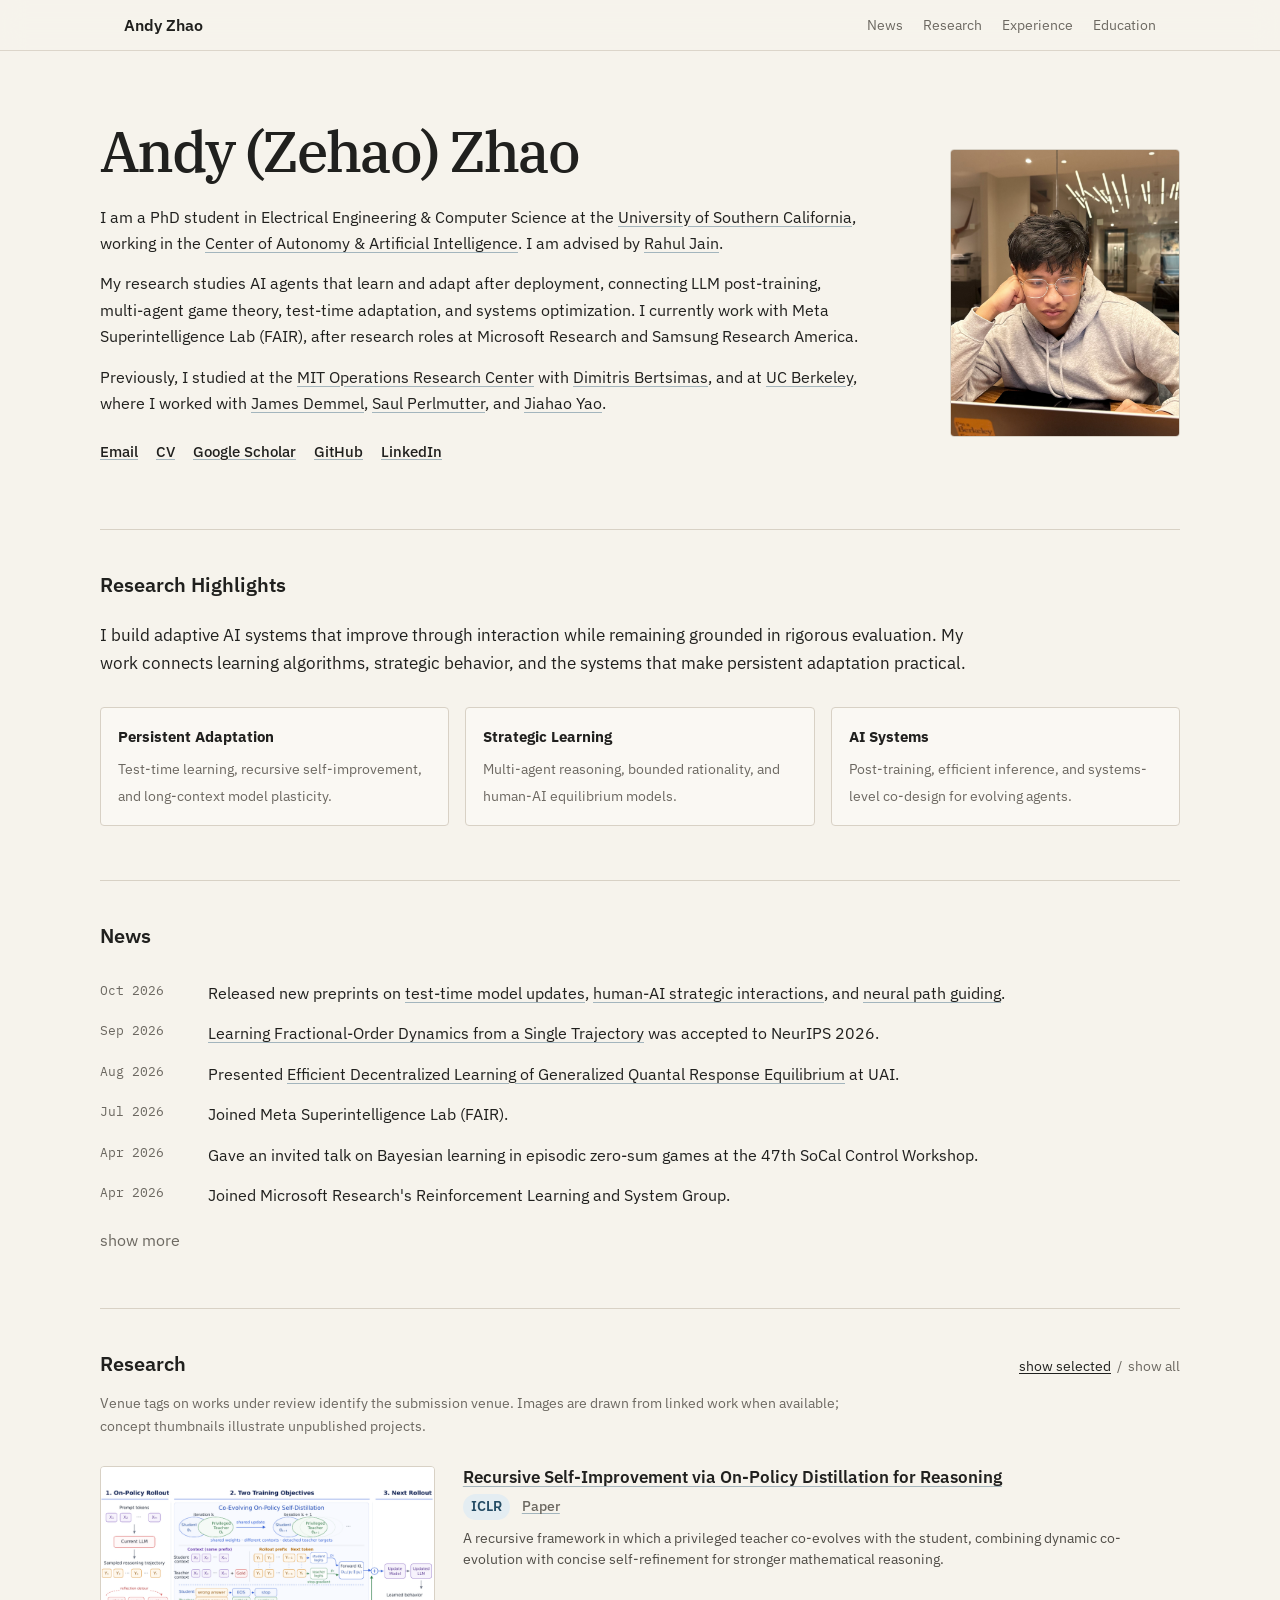
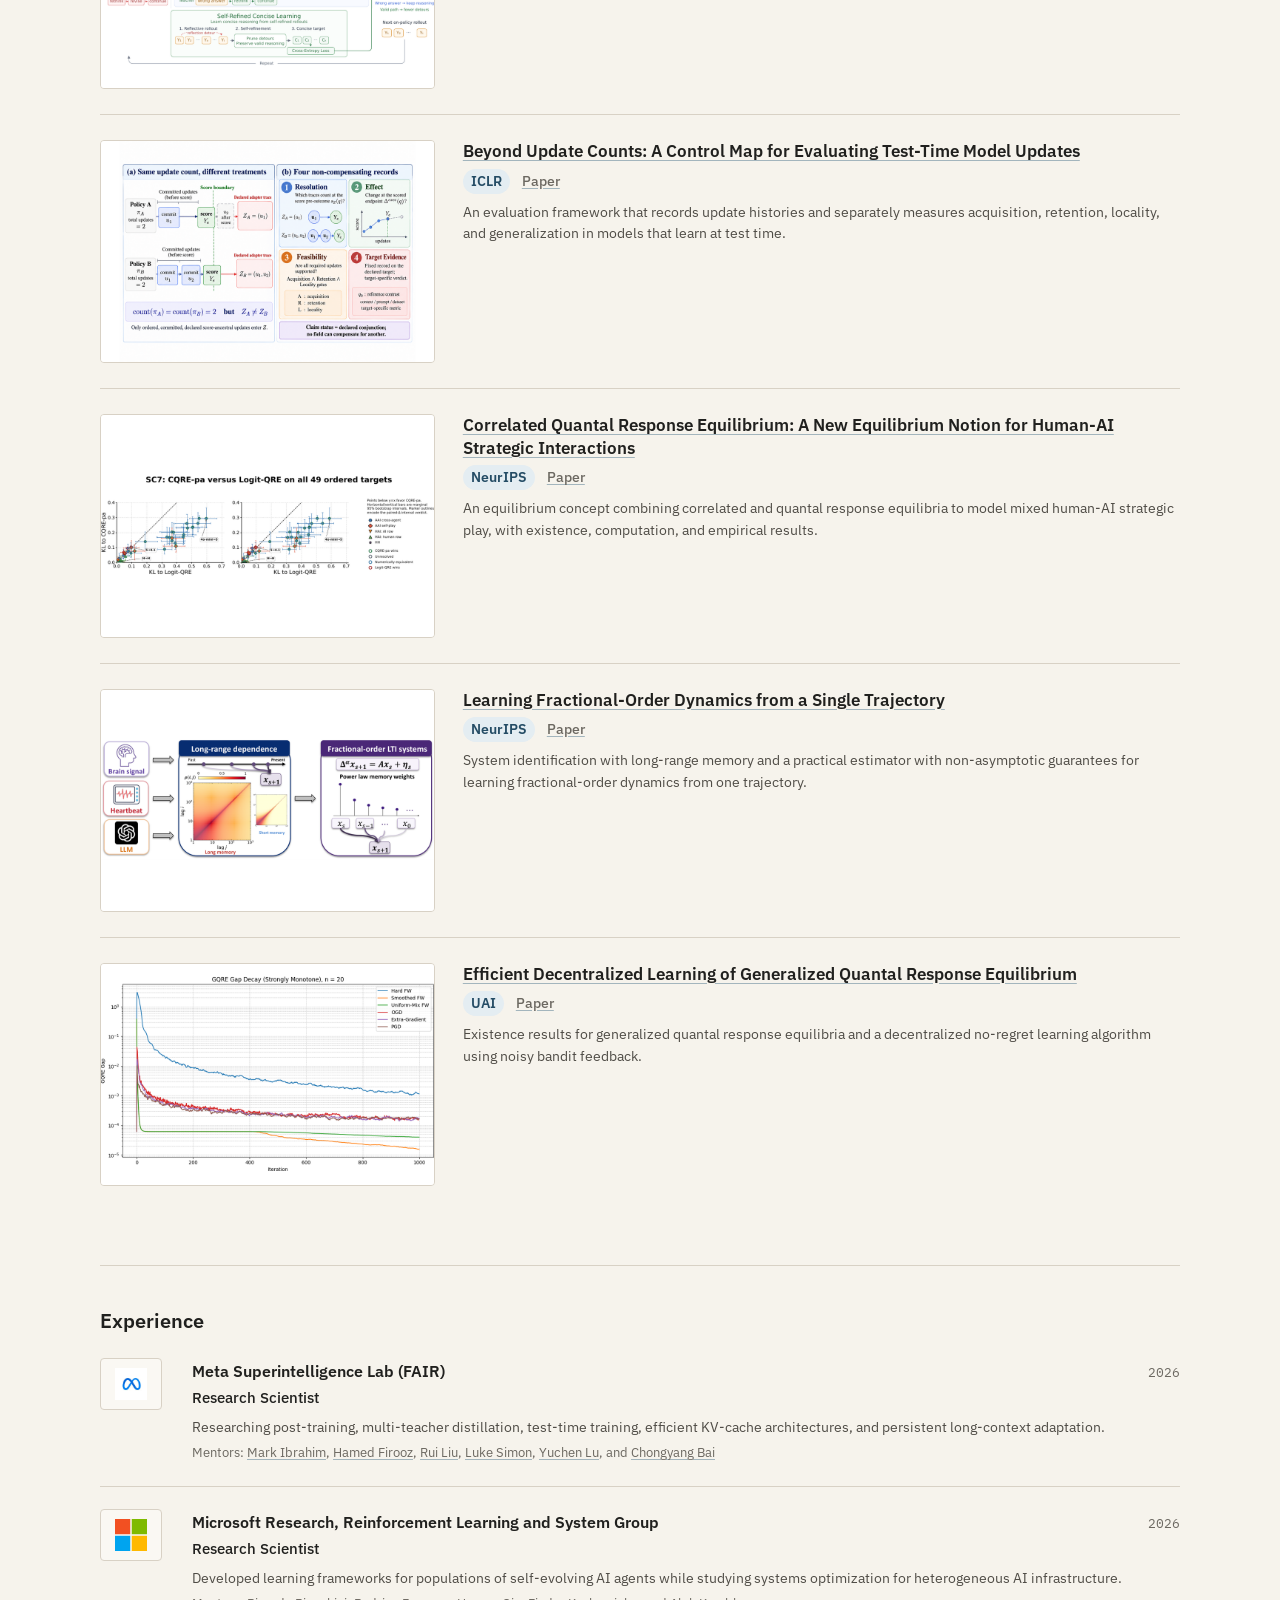
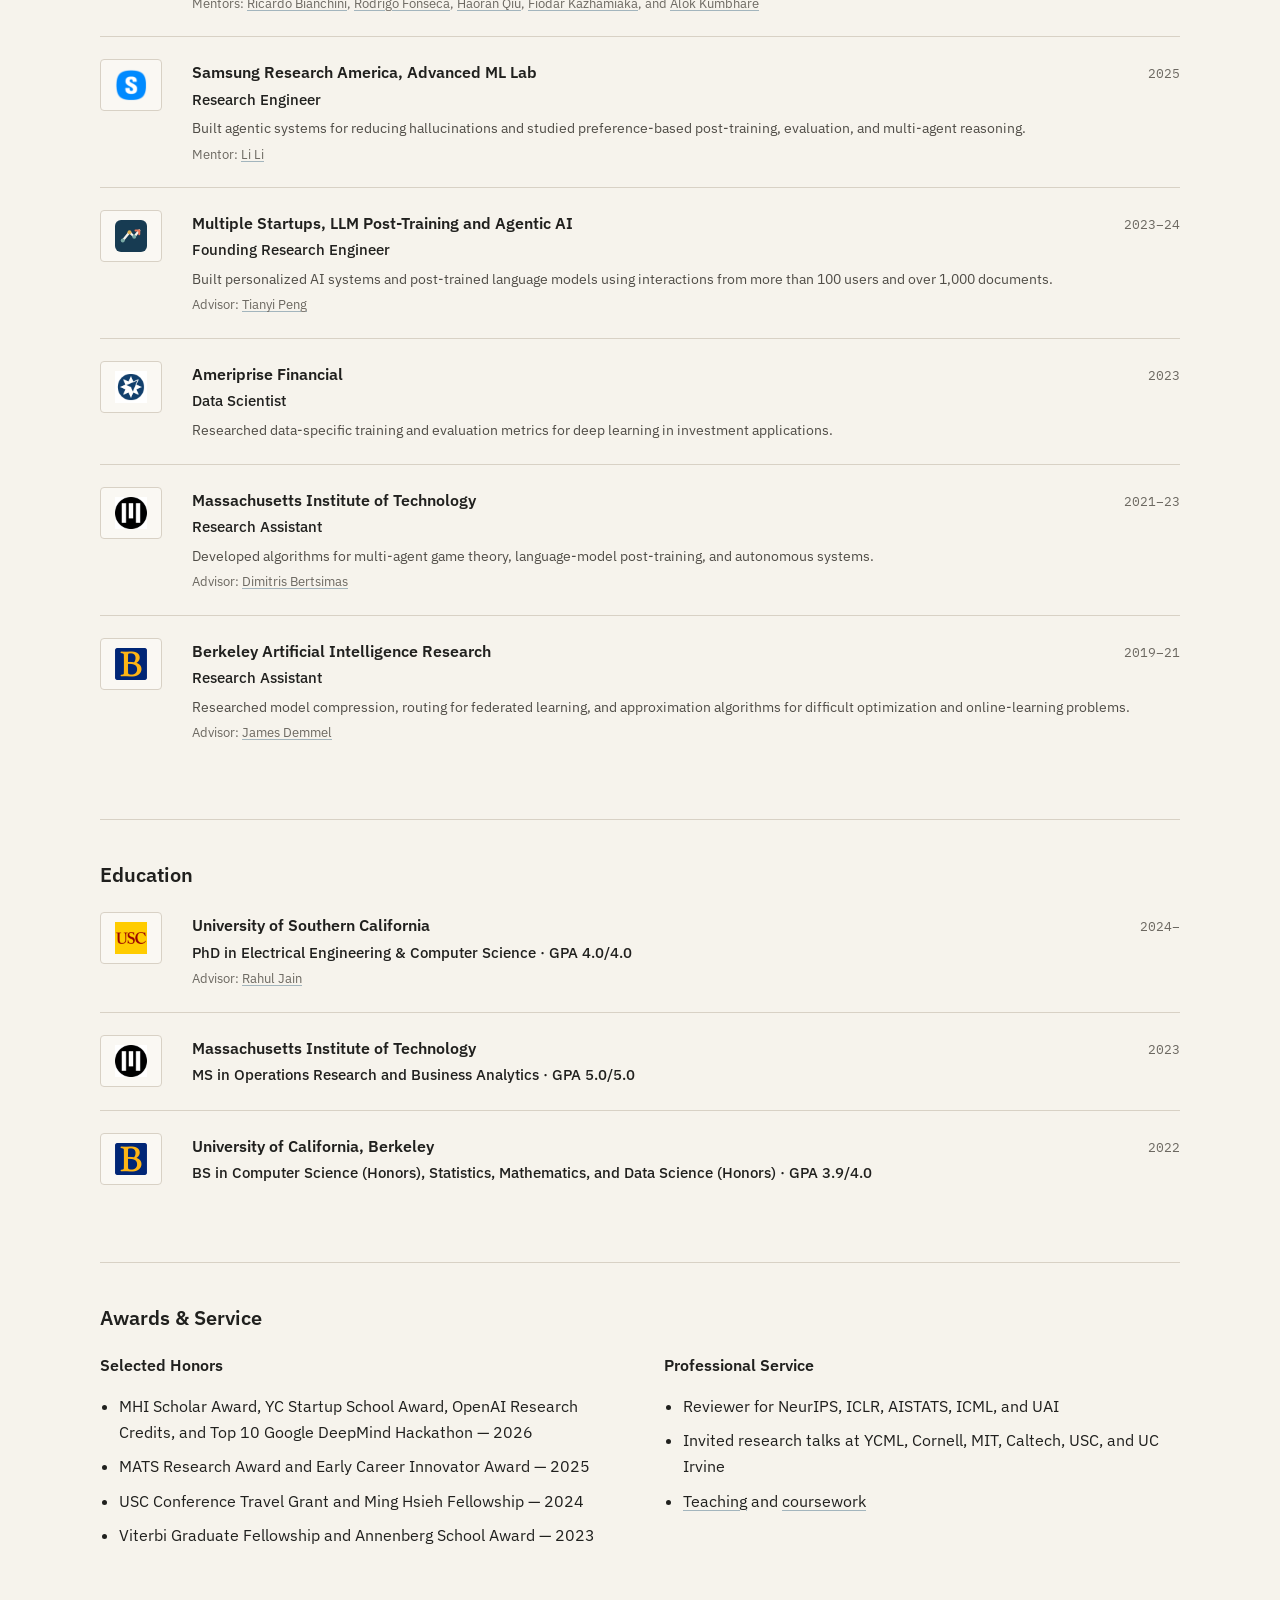
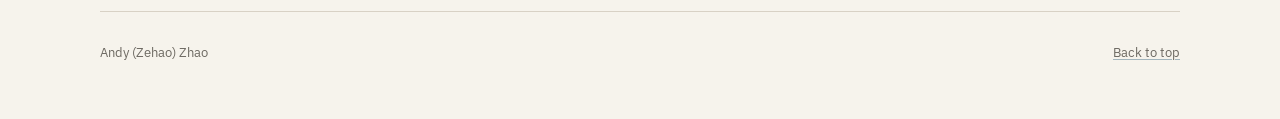
==== index.html @ 7209626a "Add research visuals, logos, and UNOPS project" ====
<!DOCTYPE html>
<html lang="en">
<head>
  <meta charset="UTF-8">
  <meta name="viewport" content="width=device-width, initial-scale=1.0">
  <meta name="description" content="Andy (Zehao) Zhao — research in adaptive AI, LLM post-training, multi-agent learning, and AI systems.">
  <title>Andy (Zehao) Zhao</title>
  <link rel="preconnect" href="https://fonts.googleapis.com">
  <link rel="preconnect" href="https://fonts.gstatic.com" crossorigin>
  <link href="https://fonts.googleapis.com/css2?family=IBM+Plex+Mono:wght@500&amp;family=IBM+Plex+Sans:wght@400;500;600&amp;family=IBM+Plex+Serif:wght@500&amp;display=swap" rel="stylesheet">
  <link rel="stylesheet" href="homepage.css">
</head>
<body>
  <a class="skip-link" href="#main">Skip to content</a>

  <nav class="site-nav" aria-label="Primary navigation">
    <div class="site-nav-inner">
      <a class="site-wordmark" href="#top">Andy Zhao</a>
      <div class="site-nav-links">
        <a href="#news">News</a>
        <a href="#research">Research</a>
        <a href="#experience">Experience</a>
        <a href="#education">Education</a>
      </div>
    </div>
  </nav>

  <main id="main" class="page">
    <header id="top" class="hero">
      <div class="hero-copy">
        <h1>Andy (Zehao) Zhao</h1>
        <p>
          I am a PhD student in Electrical Engineering &amp; Computer Science at the
          <a href="https://www.usc.edu/" target="_blank" rel="noopener noreferrer">University of Southern California</a>,
          working in the <a href="https://aai.usc.edu/" target="_blank" rel="noopener noreferrer">Center of Autonomy &amp; Artificial Intelligence</a>.
          I am advised by <a href="https://www.rahuljain.net/" target="_blank" rel="noopener noreferrer">Rahul Jain</a>.
        </p>
        <p>
          My research studies AI agents that learn and adapt after deployment, connecting LLM post-training,
          multi-agent game theory, test-time adaptation, and systems optimization. I currently work with
          Meta Superintelligence Lab (FAIR), after research roles at Microsoft Research and Samsung Research America.
        </p>
        <p>
          Previously, I studied at the <a href="https://orc.mit.edu/" target="_blank" rel="noopener noreferrer">MIT Operations Research Center</a>
          with <a href="https://mitsloan.mit.edu/faculty/directory/dimitris-bertsimas" target="_blank" rel="noopener noreferrer">Dimitris Bertsimas</a>,
          and at <a href="https://www.berkeley.edu/" target="_blank" rel="noopener noreferrer">UC Berkeley</a>, where I worked with
          <a href="https://people.eecs.berkeley.edu/~demmel/" target="_blank" rel="noopener noreferrer">James Demmel</a>,
          <a href="https://physics.berkeley.edu/people/faculty/saul-perlmutter" target="_blank" rel="noopener noreferrer">Saul Perlmutter</a>, and
          <a href="https://jiahaoyao.github.io/" target="_blank" rel="noopener noreferrer">Jiahao Yao</a>.
        </p>
        <div class="profile-links" aria-label="Profile links">
          <a href="mailto:zehao.andy.zhao@gmail.com">Email</a>
          <a href="AndyZhao_cv.pdf">CV</a>
          <a href="https://scholar.google.com/citations?user=vd1CoNIAAAAJ&amp;hl=en" target="_blank" rel="noopener noreferrer">Google Scholar</a>
          <a href="https://github.com/zehao-zhao" target="_blank" rel="noopener noreferrer">GitHub</a>
          <a href="https://www.linkedin.com/in/zehao-zhao/" target="_blank" rel="noopener noreferrer">LinkedIn</a>
        </div>
      </div>
      <img class="hero-photo" src="profile.png" alt="Portrait of Andy (Zehao) Zhao">
    </header>

    <section aria-labelledby="research-highlights-heading">
      <div class="section-heading">
        <h2 id="research-highlights-heading">Research Highlights</h2>
      </div>
      <div class="research-intro">
        I build adaptive AI systems that improve through interaction while remaining grounded in rigorous evaluation.
        My work connects learning algorithms, strategic behavior, and the systems that make persistent adaptation practical.
      </div>
      <div class="research-themes">
        <div class="research-theme">
          <strong>Persistent Adaptation</strong>
          <span>Test-time learning, recursive self-improvement, and long-context model plasticity.</span>
        </div>
        <div class="research-theme">
          <strong>Strategic Learning</strong>
          <span>Multi-agent reasoning, bounded rationality, and human-AI equilibrium models.</span>
        </div>
        <div class="research-theme">
          <strong>AI Systems</strong>
          <span>Post-training, efficient inference, and systems-level co-design for evolving agents.</span>
        </div>
      </div>
    </section>

    <section id="news" aria-labelledby="news-heading">
      <div class="section-heading">
        <h2 id="news-heading">News</h2>
      </div>
      <ul id="news-list" class="news-list">
        <li class="news-item"><span class="news-date">Oct 2026</span><span>Released new preprints on <a href="https://arxiv.org/abs/2610.36109" target="_blank" rel="noopener noreferrer">test-time model updates</a>, <a href="https://arxiv.org/abs/2610.29020" target="_blank" rel="noopener noreferrer">human-AI strategic interactions</a>, and <a href="https://arxiv.org/abs/2610.29049" target="_blank" rel="noopener noreferrer">neural path guiding</a>.</span></li>
        <li class="news-item"><span class="news-date">Sep 2026</span><span><a href="https://arxiv.org/abs/2609.18127" target="_blank" rel="noopener noreferrer">Learning Fractional-Order Dynamics from a Single Trajectory</a> was accepted to NeurIPS 2026.</span></li>
        <li class="news-item"><span class="news-date">Aug 2026</span><span>Presented <a href="https://proceedings.mlr.press/v337/zhao26a.html" target="_blank" rel="noopener noreferrer">Efficient Decentralized Learning of Generalized Quantal Response Equilibrium</a> at UAI.</span></li>
        <li class="news-item"><span class="news-date">Jul 2026</span><span>Joined Meta Superintelligence Lab (FAIR).</span></li>
        <li class="news-item"><span class="news-date">Apr 2026</span><span>Gave an invited talk on Bayesian learning in episodic zero-sum games at the 47th SoCal Control Workshop.</span></li>
        <li class="news-item"><span class="news-date">Apr 2026</span><span>Joined Microsoft Research's Reinforcement Learning and System Group.</span></li>
        <li class="news-item" data-extra="true"><span class="news-date">2026</span><span>Received the MHI Scholar Award and OpenAI Research Credits; placed in the top 10 at the Google DeepMind Hackathon.</span></li>
        <li class="news-item" data-extra="true"><span class="news-date">Dec 2025</span><span>Completed MATS 9.0 research on <a href="https://drive.google.com/file/d/1PY93YNRNOj7x-funYd4n28FbBvenAmts/view?usp=sharing" target="_blank" rel="noopener noreferrer">interpretable feature circuits in LLM reasoning</a>.</span></li>
        <li class="news-item" data-extra="true"><span class="news-date">Jul 2025</span><span>Gave an invited talk at Samsung Advanced ML Lab on evaluating agentic systems and multi-agent LLM post-training.</span></li>
        <li class="news-item" data-extra="true"><span class="news-date">May 2025</span><span>Joined Samsung Research America's Advanced ML Lab.</span></li>
        <li class="news-item" data-extra="true"><span class="news-date">Feb 2025</span><span>Received the Early Career Innovator Award.</span></li>
        <li class="news-item" data-extra="true"><span class="news-date">Sep 2024</span><span>Received the Ming Hsieh Fellowship.</span></li>
        <li class="news-item" data-extra="true"><span class="news-date">Feb 2024</span><span>Received the Viterbi Graduate Fellowship and Annenberg School Award.</span></li>
      </ul>
      <button id="news-toggle" class="text-button news-toggle interactive-controls" type="button" aria-expanded="false" aria-controls="news-list">show more</button>
    </section>

    <section id="research" aria-labelledby="research-heading">
      <div class="section-heading">
        <h2 id="research-heading">Research</h2>
        <div class="research-filter interactive-controls" aria-label="Research filter">
          <button class="text-button is-active" type="button" data-research-filter="selected" aria-pressed="true">show selected</button>
          <span aria-hidden="true">/</span>
          <button class="text-button" type="button" data-research-filter="all" aria-pressed="false">show all</button>
        </div>
      </div>
      <p class="section-note">Venue tags on works under review identify the submission venue. Images are drawn from linked work when available; concept thumbnails illustrate unpublished projects.</p>

      <div id="research-list" class="research-list">
        <article class="publication" data-selected="true">
          <img class="publication-image" src="recursive_self_improvement.png" alt="Overview of recursive self-improvement through on-policy distillation">
          <div>
            <h3><a href="https://arxiv.org/abs/2609.30652" target="_blank" rel="noopener noreferrer">Recursive Self-Improvement via On-Policy Distillation for Reasoning</a></h3>
            <div class="publication-meta"><span class="venue">ICLR</span><span class="publication-links"><a href="https://arxiv.org/abs/2609.30652" target="_blank" rel="noopener noreferrer">Paper</a></span></div>
            <p class="publication-summary">A recursive framework in which a privileged teacher co-evolves with the student, combining dynamic co-evolution with concise self-refinement for stronger mathematical reasoning.</p>
          </div>
        </article>

        <article class="publication" data-selected="true">
          <img class="publication-image" src="control_map.png" alt="Control Map framework for evaluating test-time model updates">
          <div>
            <h3><a href="https://arxiv.org/abs/2610.36109" target="_blank" rel="noopener noreferrer">Beyond Update Counts: A Control Map for Evaluating Test-Time Model Updates</a></h3>
            <div class="publication-meta"><span class="venue">ICLR</span><span class="publication-links"><a href="https://arxiv.org/abs/2610.36109" target="_blank" rel="noopener noreferrer">Paper</a></span></div>
            <p class="publication-summary">An evaluation framework that records update histories and separately measures acquisition, retention, locality, and generalization in models that learn at test time.</p>
          </div>
        </article>

        <article class="publication" data-selected="true">
          <img class="publication-image" src="cqre.png" alt="Correlated quantal response equilibrium evaluation across strategic games">
          <div>
            <h3><a href="https://arxiv.org/abs/2610.29020" target="_blank" rel="noopener noreferrer">Correlated Quantal Response Equilibrium: A New Equilibrium Notion for Human-AI Strategic Interactions</a></h3>
            <div class="publication-meta"><span class="venue">NeurIPS</span><span class="publication-links"><a href="https://arxiv.org/abs/2610.29020" target="_blank" rel="noopener noreferrer">Paper</a></span></div>
            <p class="publication-summary">An equilibrium concept combining correlated and quantal response equilibria to model mixed human-AI strategic play, with existence, computation, and empirical results.</p>
          </div>
        </article>

        <article class="publication" data-selected="true">
          <img class="publication-image" src="fractional_dynamics.png" alt="Fractional-order dynamics learning results from a single trajectory">
          <div>
            <h3><a href="https://arxiv.org/abs/2609.18127" target="_blank" rel="noopener noreferrer">Learning Fractional-Order Dynamics from a Single Trajectory</a></h3>
            <div class="publication-meta"><span class="venue">NeurIPS</span><span class="publication-links"><a href="https://arxiv.org/abs/2609.18127" target="_blank" rel="noopener noreferrer">Paper</a></span></div>
            <p class="publication-summary">System identification with long-range memory and a practical estimator with non-asymptotic guarantees for learning fractional-order dynamics from one trajectory.</p>
          </div>
        </article>

        <article class="publication" data-selected="true">
          <img class="publication-image" src="gqre.png" alt="Convergence results for decentralized learning of generalized quantal response equilibrium">
          <div>
            <h3><a href="https://proceedings.mlr.press/v337/zhao26a.html" target="_blank" rel="noopener noreferrer">Efficient Decentralized Learning of Generalized Quantal Response Equilibrium</a></h3>
            <div class="publication-meta"><span class="venue">UAI</span><span class="publication-links"><a href="https://proceedings.mlr.press/v337/zhao26a.html" target="_blank" rel="noopener noreferrer">Paper</a></span></div>
            <p class="publication-summary">Existence results for generalized quantal response equilibria and a decentralized no-regret learning algorithm using noisy bandit feedback.</p>
          </div>
        </article>

        <article class="publication" data-selected="false">
          <img class="publication-image" src="bayesian_episodic.png" alt="Grid-world experiment for Bayesian learning in episodic zero-sum games">
          <div>
            <h3><a href="https://arxiv.org/abs/2603.20604" target="_blank" rel="noopener noreferrer">Bayesian Learning in Episodic Zero-Sum Games</a></h3>
            <div class="publication-meta"><span class="venue">2026 preprint</span><span class="publication-links"><a href="https://arxiv.org/abs/2603.20604" target="_blank" rel="noopener noreferrer">Paper</a></span></div>
            <p class="publication-summary">Posterior sampling in unknown finite-horizon zero-sum Markov games, with regret guarantees for symmetric learning and arbitrary opponents.</p>
          </div>
        </article>

        <article class="publication" data-selected="false">
          <img class="publication-image" src="art_mpg.png" alt="Rendered scene comparison for autoregressive manifold path guiding">
          <div>
            <h3><a href="https://arxiv.org/abs/2610.29049" target="_blank" rel="noopener noreferrer">ART-MPG: Autoregressive R/T Manifold Path Guiding</a></h3>
            <div class="publication-meta"><span class="venue">2026 preprint</span><span class="publication-links"><a href="https://arxiv.org/abs/2610.29049" target="_blank" rel="noopener noreferrer">Paper</a></span></div>
            <p class="publication-summary">Topology-conditioned neural sampling for specular light transport, improving rendering error and stability across fourteen scenes.</p>
          </div>
        </article>

        <article class="publication" data-selected="false">
          <img class="publication-image" src="assets/research/forecast-act-correct.webp" alt="Forecast, action, residual observation, and correction feedback loop">
          <div>
            <h3>Forecast, Act, Correct: Prediction Residual-Stability with Fallible Opponent Models</h3>
            <div class="publication-meta"><span class="venue">ICLR</span></div>
            <p class="publication-summary">A residual-stability framework for acting against imperfect opponent models, using prediction errors to correct behavior without destabilizing the learning loop.</p>
          </div>
        </article>
        <article class="publication" data-selected="false">
          <img class="publication-image" src="assets/research/hierarchical-plasticity.webp" alt="Long-context transformer with adaptation at multiple timescales">
          <div>
            <h3>Hierarchical Plasticity: Test-Time Adaptation in Long-Context Transformers</h3>
            <div class="publication-meta"><span class="venue">ICLR</span></div>
            <p class="publication-summary">A hierarchical approach to test-time adaptation that coordinates fast local updates, working memory, and slower model changes across long contexts.</p>
          </div>
        </article>
        <article class="publication" data-selected="false">
          <img class="publication-image" src="assets/research/coevolutionary-game.webp" alt="Network of co-evolving cooperative AI agents under a bounded context">
          <div>
            <h3>Co-evolutionary Cooperative Game for Multi-Self-Evolving AI Agents: Bounded-Context Equilibrium</h3>
            <div class="publication-meta"><span class="venue">AAAI</span></div>
            <p class="publication-summary">A cooperative-game formulation for populations of self-evolving agents whose policies and shared knowledge adapt under bounded context.</p>
          </div>
        </article>
        <article class="publication" data-selected="false">
          <img class="publication-image" src="assets/research/multi-agent-dpo.webp" alt="Multiple AI agents comparing strategic responses and updating their policies">
          <div>
            <h3>Multi-Agent DPO in Strategic Reasoning for LLM Post-Training</h3>
            <div class="publication-meta"><span class="venue">ICLR</span></div>
            <p class="publication-summary">Preference optimization for strategic multi-agent reasoning, aligning language-model policies through comparisons shaped by interacting opponents and collaborators.</p>
          </div>
        </article>
        <article class="publication" data-selected="false">
          <img class="publication-image" src="assets/research/shoreline-change.svg" alt="Satellite coastline with automatically extracted shorelines at multiple dates">
          <div>
            <h3><a href="https://doi.org/10.1016/j.margeo.2021.106628" target="_blank" rel="noopener noreferrer">Automatic shoreline extraction and change detection: A study on the southeast coast of Bangladesh</a></h3>
            <div class="publication-meta"><span>Marine Geology, 2021</span><span class="publication-links"><a href="https://doi.org/10.1016/j.margeo.2021.106628" target="_blank" rel="noopener noreferrer">Paper</a></span></div>
            <p class="publication-summary">An automated remote-sensing workflow for extracting forty years of shoreline positions and quantifying erosion and accretion along Bangladesh's southeast coast.</p>
          </div>
        </article>
        <article class="publication" data-selected="false">
          <img class="publication-image" src="assets/research/quantum-rng.svg" alt="Laser phase-noise measurement and accelerated random-bit extraction pipeline">
          <div>
            <h3><a href="https://arxiv.org/abs/2011.04130" target="_blank" rel="noopener noreferrer">Performance Optimization on Practical Quantum Random Number Generators</a></h3>
            <div class="publication-meta"><span><em>Physical Review Letters</em>, 2020</span><span class="publication-links"><a href="https://arxiv.org/abs/2011.04130" target="_blank" rel="noopener noreferrer">Paper</a></span></div>
            <p class="publication-summary">Improves min-entropy evaluation for laser phase-noise generators and accelerates Toeplitz-matrix post-processing with fast Fourier transforms.</p>
          </div>
        </article>
        <article class="publication" data-selected="false">
          <img class="publication-image" src="assets/research/periodic-streak-removal.svg" alt="Periodic image streaks detected in the frequency domain and removed">
          <div>
            <h3><a href="https://doi.org/10.1088/1742-6596/887/1/012078" target="_blank" rel="noopener noreferrer">Intelligent detection and removing of straight periodic streaks on digital images</a></h3>
            <div class="publication-meta"><span>Journal of Physics: Conference Series, 2017</span><span class="publication-links"><a href="https://doi.org/10.1088/1742-6596/887/1/012078" target="_blank" rel="noopener noreferrer">Paper</a></span></div>
            <p class="publication-summary">Detects straight periodic streak artifacts through their frequency-domain structure and removes them while preserving the underlying image.</p>
          </div>
        </article>
        <article class="publication" data-selected="false">
          <img class="publication-image" src="assets/research/land-release-colombia.webp" alt="Satellite map of land-release assessment areas around San Carlos, Colombia">
          <div>
            <h3>Land Release Impact Assessment in Colombia</h3>
            <div class="publication-meta"><span>United Nations Open Science and Open Scholarship Conference, 2022</span><span class="publication-links"><a href="assets/projects/unops-land-release-impact-assessment.pdf">Project report</a><a href="assets/projects/unops-land-release-summary.pdf">Summary</a><a href="assets/projects/unops-land-release-presentation.pptx">Slides</a></span></div>
            <p class="publication-summary">Machine-learning analysis of pre- and post-clearance satellite imagery to identify buildings, roads, and land cover and support evaluation of mine-action interventions.</p>
          </div>
        </article>
      </div>
    </section>

    <section id="experience" aria-labelledby="experience-heading">
      <div class="section-heading"><h2 id="experience-heading">Experience</h2></div>
      <div class="experience-list">
        <article class="experience-entry">
          <img class="entry-mark entry-logo" src="assets/logos/meta.png" alt="Meta logo">
          <div>
            <div class="entry-top"><span class="entry-org">Meta Superintelligence Lab (FAIR)</span><span class="entry-year">2026</span></div>
            <div class="entry-role">Research Scientist</div>
            <p class="entry-summary">Researching post-training, multi-teacher distillation, test-time training, efficient KV-cache architectures, and persistent long-context adaptation.</p>
            <p class="entry-people">Mentors:
              <a href="https://markibrahim.me/" target="_blank" rel="noopener noreferrer">Mark Ibrahim</a>,
              <a href="https://firooz.us/" target="_blank" rel="noopener noreferrer">Hamed Firooz</a>,
              <a href="https://scholar.google.com/citations?user=UT_1yjgAAAAJ&amp;hl=en" target="_blank" rel="noopener noreferrer">Rui Liu</a>,
              <a href="https://scholar.google.com/citations?user=AVOFGX0AAAAJ&amp;hl=en" target="_blank" rel="noopener noreferrer">Luke Simon</a>,
              <a href="https://scholar.google.com/citations?user=76KsLBQAAAAJ&amp;hl=en" target="_blank" rel="noopener noreferrer">Yuchen Lu</a>, and
              <a href="https://scholar.google.com/citations?user=qwkzgycAAAAJ&amp;hl=en" target="_blank" rel="noopener noreferrer">Chongyang Bai</a>
            </p>
          </div>
        </article>

        <article class="experience-entry">
          <img class="entry-mark entry-logo" src="assets/logos/microsoft.png" alt="Microsoft logo">
          <div>
            <div class="entry-top"><span class="entry-org">Microsoft Research, Reinforcement Learning and System Group</span><span class="entry-year">2026</span></div>
            <div class="entry-role">Research Scientist</div>
            <p class="entry-summary">Developed learning frameworks for populations of self-evolving AI agents while studying systems optimization for heterogeneous AI infrastructure.</p>
            <p class="entry-people">Mentors:
              <a href="https://www.microsoft.com/en-us/research/people/ricardob/" target="_blank" rel="noopener noreferrer">Ricardo Bianchini</a>,
              <a href="https://www.microsoft.com/en-us/research/people/rofons/" target="_blank" rel="noopener noreferrer">Rodrigo Fonseca</a>,
              <a href="https://haoran-qiu.com/" target="_blank" rel="noopener noreferrer">Haoran Qiu</a>,
              <a href="https://www.microsoft.com/en-us/research/people/fkazhamiaka/" target="_blank" rel="noopener noreferrer">Fiodar Kazhamiaka</a>, and
              <a href="https://www.microsoft.com/en-us/research/people/alok-kumbhare/" target="_blank" rel="noopener noreferrer">Alok Kumbhare</a>
            </p>
          </div>
        </article>

        <article class="experience-entry">
          <img class="entry-mark entry-logo" src="assets/logos/samsung.png" alt="Samsung logo">
          <div>
            <div class="entry-top"><span class="entry-org">Samsung Research America, Advanced ML Lab</span><span class="entry-year">2025</span></div>
            <div class="entry-role">Research Engineer</div>
            <p class="entry-summary">Built agentic systems for reducing hallucinations and studied preference-based post-training, evaluation, and multi-agent reasoning.</p>
            <p class="entry-people">Mentor: <a href="https://scholar.google.com/citations?user=FPcI7HkAAAAJ&amp;hl=en" target="_blank" rel="noopener noreferrer">Li Li</a></p>
          </div>
        </article>

        <article class="experience-entry">
          <img class="entry-mark entry-logo" src="assets/logos/startups.svg" alt="Startup network mark">
          <div>
            <div class="entry-top"><span class="entry-org">Multiple Startups, LLM Post-Training and Agentic AI</span><span class="entry-year">2023–24</span></div>
            <div class="entry-role">Founding Research Engineer</div>
            <p class="entry-summary">Built personalized AI systems and post-trained language models using interactions from more than 100 users and over 1,000 documents.</p>
            <p class="entry-people">Advisor: <a href="https://business.columbia.edu/faculty/people/tianyi-peng" target="_blank" rel="noopener noreferrer">Tianyi Peng</a></p>
          </div>
        </article>

        <article class="experience-entry">
          <img class="entry-mark entry-logo" src="assets/logos/ameriprise.png" alt="Ameriprise Financial logo">
          <div>
            <div class="entry-top"><span class="entry-org">Ameriprise Financial</span><span class="entry-year">2023</span></div>
            <div class="entry-role">Data Scientist</div>
            <p class="entry-summary">Researched data-specific training and evaluation metrics for deep learning in investment applications.</p>
          </div>
        </article>

        <article class="experience-entry">
          <img class="entry-mark entry-logo" src="assets/logos/mit.png" alt="MIT logo">
          <div>
            <div class="entry-top"><a class="entry-org" href="https://www.mit.edu/" target="_blank" rel="noopener noreferrer">Massachusetts Institute of Technology</a><span class="entry-year">2021–23</span></div>
            <div class="entry-role">Research Assistant</div>
            <p class="entry-summary">Developed algorithms for multi-agent game theory, language-model post-training, and autonomous systems.</p>
            <p class="entry-people">Advisor: <a href="https://mitsloan.mit.edu/faculty/directory/dimitris-bertsimas" target="_blank" rel="noopener noreferrer">Dimitris Bertsimas</a></p>
          </div>
        </article>

        <article class="experience-entry">
          <img class="entry-mark entry-logo" src="assets/logos/berkeley.png" alt="UC Berkeley logo">
          <div>
            <div class="entry-top"><a class="entry-org" href="https://bair.berkeley.edu/" target="_blank" rel="noopener noreferrer">Berkeley Artificial Intelligence Research</a><span class="entry-year">2019–21</span></div>
            <div class="entry-role">Research Assistant</div>
            <p class="entry-summary">Researched model compression, routing for federated learning, and approximation algorithms for difficult optimization and online-learning problems.</p>
            <p class="entry-people">Advisor: <a href="https://people.eecs.berkeley.edu/~demmel/" target="_blank" rel="noopener noreferrer">James Demmel</a></p>
          </div>
        </article>
      </div>
    </section>

    <section id="education" aria-labelledby="education-heading">
      <div class="section-heading"><h2 id="education-heading">Education</h2></div>
      <div class="education-list">
        <article class="education-entry">
          <img class="entry-mark entry-logo" src="assets/logos/usc.png" alt="USC logo">
          <div>
            <div class="entry-top"><a class="entry-org" href="https://www.usc.edu/" target="_blank" rel="noopener noreferrer">University of Southern California</a><span class="entry-year">2024–</span></div>
            <div class="entry-role">PhD in Electrical Engineering &amp; Computer Science · GPA 4.0/4.0</div>
            <p class="entry-people">Advisor: <a href="https://www.rahuljain.net/" target="_blank" rel="noopener noreferrer">Rahul Jain</a></p>
          </div>
        </article>
        <article class="education-entry">
          <img class="entry-mark entry-logo" src="assets/logos/mit.png" alt="MIT logo">
          <div>
            <div class="entry-top"><a class="entry-org" href="https://www.mit.edu/" target="_blank" rel="noopener noreferrer">Massachusetts Institute of Technology</a><span class="entry-year">2023</span></div>
            <div class="entry-role">MS in Operations Research and Business Analytics · GPA 5.0/5.0</div>
          </div>
        </article>
        <article class="education-entry">
          <img class="entry-mark entry-logo" src="assets/logos/berkeley.png" alt="UC Berkeley logo">
          <div>
            <div class="entry-top"><a class="entry-org" href="https://www.berkeley.edu/" target="_blank" rel="noopener noreferrer">University of California, Berkeley</a><span class="entry-year">2022</span></div>
            <div class="entry-role">BS in Computer Science (Honors), Statistics, Mathematics, and Data Science (Honors) · GPA 3.9/4.0</div>
          </div>
        </article>
      </div>
    </section>

    <section aria-labelledby="awards-heading">
      <div class="section-heading"><h2 id="awards-heading">Awards &amp; Service</h2></div>
      <div class="two-column">
        <div>
          <h3>Selected Honors</h3>
          <ul class="plain-list">
            <li>MHI Scholar Award, YC Startup School Award, OpenAI Research Credits, and Top 10 Google DeepMind Hackathon — 2026</li>
            <li>MATS Research Award and Early Career Innovator Award — 2025</li>
            <li>USC Conference Travel Grant and Ming Hsieh Fellowship — 2024</li>
            <li>Viterbi Graduate Fellowship and Annenberg School Award — 2023</li>
          </ul>
        </div>
        <div>
          <h3>Professional Service</h3>
          <ul class="plain-list">
            <li>Reviewer for NeurIPS, ICLR, AISTATS, ICML, and UAI</li>
            <li>Invited research talks at YCML, Cornell, MIT, Caltech, USC, and UC Irvine</li>
            <li><a href="teaching.html">Teaching</a> and <a href="coursework.html">coursework</a></li>
          </ul>
        </div>
      </div>
    </section>
  </main>

  <footer class="page footer">
    <div class="footer-inner">
      <span>Andy (Zehao) Zhao</span>
      <a href="#top">Back to top</a>
    </div>
  </footer>

  <script src="homepage.js"></script>
</body>
</html>
---- homepage.css ----
:root {
  --paper: #f6f3ec;
  --ink: #20201e;
  --muted: #6c6861;
  --line: #d8d1c5;
  --accent: #315f7d;
  --accent-soft: #e4edf2;
  --surface: rgba(255, 255, 255, 0.36);
  --page-width: 1080px;
}

* {
  box-sizing: border-box;
}

html {
  scroll-behavior: smooth;
}

body {
  margin: 0;
  color: var(--ink);
  background: var(--paper);
  font-family: "IBM Plex Sans", "Avenir Next", "Segoe UI", Helvetica, Arial, sans-serif;
  font-size: 16px;
  line-height: 1.65;
  text-rendering: optimizeLegibility;
}

a {
  color: inherit;
  text-decoration-color: rgba(49, 95, 125, 0.42);
  text-underline-offset: 0.16em;
}

a:hover,
a:focus-visible {
  color: var(--accent);
  text-decoration-color: var(--accent);
}

button,
a {
  transition: color 150ms ease, border-color 150ms ease, background-color 150ms ease;
}

:focus-visible {
  outline: 2px solid var(--accent);
  outline-offset: 3px;
}

.skip-link {
  position: fixed;
  top: 12px;
  left: 12px;
  z-index: 100;
  padding: 8px 12px;
  color: white;
  background: var(--ink);
  transform: translateY(-160%);
}

.skip-link:focus {
  transform: translateY(0);
}

.site-nav {
  position: sticky;
  top: 0;
  z-index: 20;
  border-bottom: 1px solid rgba(216, 209, 197, 0.85);
  background: rgba(246, 243, 236, 0.92);
  backdrop-filter: blur(12px);
}

.site-nav-inner {
  max-width: var(--page-width);
  margin: 0 auto;
  padding: 12px 24px;
  display: flex;
  align-items: center;
  justify-content: space-between;
  gap: 24px;
}

.site-wordmark {
  font-weight: 600;
  text-decoration: none;
}

.site-nav-links {
  display: flex;
  flex-wrap: wrap;
  gap: 8px 20px;
  font-size: 14px;
}

.site-nav-links a {
  color: var(--muted);
  text-decoration: none;
}

.page {
  width: min(100% - 48px, var(--page-width));
  margin: 0 auto;
}

.hero {
  display: grid;
  grid-template-columns: minmax(0, 1fr) 230px;
  gap: 56px;
  align-items: center;
  padding: 70px 0 64px;
}

h1,
h2,
h3,
p {
  margin-top: 0;
}

h1 {
  margin-bottom: 22px;
  font-family: "IBM Plex Serif", Georgia, serif;
  font-size: clamp(2.4rem, 5vw, 3.55rem);
  font-weight: 500;
  line-height: 1.06;
  letter-spacing: -0.035em;
}

.hero-copy {
  max-width: 760px;
}

.hero-copy p {
  margin-bottom: 14px;
}

.hero-photo {
  width: 100%;
  aspect-ratio: 4 / 5;
  object-fit: cover;
  object-position: center;
  border: 1px solid var(--line);
  border-radius: 4px;
  filter: saturate(0.92);
}

.profile-links {
  display: flex;
  flex-wrap: wrap;
  gap: 7px 18px;
  margin: 24px 0 0;
  font-size: 15px;
}

.profile-links a {
  font-weight: 500;
}

section {
  scroll-margin-top: 76px;
  padding: 42px 0 54px;
  border-top: 1px solid var(--line);
}

.section-heading {
  display: flex;
  align-items: baseline;
  justify-content: space-between;
  gap: 24px;
  margin-bottom: 24px;
}

h2 {
  margin-bottom: 0;
  font-size: 1.25rem;
  font-weight: 600;
  line-height: 1.3;
}

h3 {
  font-size: 1rem;
  font-weight: 600;
  line-height: 1.35;
}

.section-note {
  max-width: 780px;
  margin: -10px 0 28px;
  color: var(--muted);
  font-size: 14px;
}

.research-intro {
  max-width: 880px;
  margin-bottom: 30px;
  font-size: 1.05rem;
}

.research-themes {
  display: grid;
  grid-template-columns: repeat(3, 1fr);
  gap: 16px;
  margin-top: 26px;
}

.research-theme {
  padding: 17px;
  border: 1px solid var(--line);
  border-radius: 4px;
  background: var(--surface);
}

.research-theme strong {
  display: block;
  margin-bottom: 5px;
  font-size: 15px;
}

.research-theme span {
  color: var(--muted);
  font-size: 14px;
  line-height: 1.5;
}

.news-list {
  margin: 0;
  padding: 0;
  list-style: none;
}

.news-item {
  display: grid;
  grid-template-columns: 90px minmax(0, 1fr);
  gap: 18px;
  padding: 7px 0;
}

.news-date,
.entry-year {
  color: var(--muted);
  font-family: "IBM Plex Mono", ui-monospace, SFMono-Regular, Menlo, monospace;
  font-size: 13px;
  white-space: nowrap;
}

.js .news-list:not(.is-expanded) .news-item[data-extra="true"],
.js .research-list:not(.show-all) .publication[data-selected="false"] {
  display: none;
}

.interactive-controls {
  display: none;
}

.js .interactive-controls {
  display: flex;
}

.text-button {
  appearance: none;
  border: 0;
  padding: 0;
  color: var(--muted);
  background: transparent;
  font: inherit;
  cursor: pointer;
  text-decoration: underline;
  text-decoration-color: transparent;
  text-underline-offset: 0.16em;
}

.text-button:hover,
.text-button:focus-visible,
.text-button.is-active {
  color: var(--ink);
  text-decoration-color: currentColor;
}

.news-toggle {
  margin-top: 12px;
}

.research-filter {
  align-items: center;
  gap: 6px;
  color: var(--muted);
  font-size: 14px;
  white-space: nowrap;
}

.research-list {
  display: grid;
}

.publication {
  display: grid;
  grid-template-columns: 31% minmax(0, 1fr);
  gap: 28px;
  padding: 25px 0;
  border-top: 1px solid var(--line);
}

.publication:first-child {
  border-top: 0;
  padding-top: 0;
}

.publication-image {
  width: 100%;
  aspect-ratio: 3 / 2;
  object-fit: cover;
  border: 1px solid var(--line);
  border-radius: 4px;
  background: white;
}

.publication h3 {
  margin: 0 0 6px;
  font-size: 1.04rem;
}

.publication-meta {
  display: flex;
  flex-wrap: wrap;
  align-items: center;
  gap: 8px 12px;
  margin-bottom: 8px;
  color: var(--muted);
  font-size: 14px;
}

.venue {
  display: inline-flex;
  align-items: center;
  min-height: 24px;
  padding: 1px 8px;
  border-radius: 999px;
  color: #244c65;
  background: var(--accent-soft);
  font-weight: 600;
}

.publication-summary {
  margin: 0;
  color: #4f4c46;
  font-size: 14px;
  line-height: 1.55;
}

.publication-links {
  font-size: 14px;
  font-weight: 500;
}

.publication--compact {
  grid-template-columns: 1fr;
  gap: 0;
  padding: 16px 0;
}

.publication--compact .publication-meta {
  margin-bottom: 0;
}

.experience-list,
.education-list {
  display: grid;
}

.experience-entry,
.education-entry {
  display: grid;
  grid-template-columns: 70px minmax(0, 1fr);
  gap: 22px;
  padding: 22px 0;
  border-top: 1px solid var(--line);
}

.experience-entry:first-child,
.education-entry:first-child {
  border-top: 0;
  padding-top: 0;
}

.entry-mark {
  width: 62px;
  height: 52px;
  display: grid;
  place-items: center;
  border: 1px solid var(--line);
  border-radius: 4px;
  color: var(--muted);
  background: var(--surface);
  font-family: "IBM Plex Mono", ui-monospace, SFMono-Regular, Menlo, monospace;
  font-size: 11px;
  font-weight: 500;
}

.entry-logo {
  box-sizing: border-box;
  object-fit: contain;
  padding: 9px;
}

.publication-links {
  display: inline-flex;
  flex-wrap: wrap;
  gap: 7px 12px;
}

.entry-top {
  display: flex;
  align-items: baseline;
  justify-content: space-between;
  gap: 18px;
}

.entry-org {
  font-weight: 600;
  text-decoration: none;
}

.entry-role {
  margin-top: 2px;
  font-size: 15px;
  font-weight: 500;
}

.entry-summary {
  margin: 5px 0 0;
  color: #4f4c46;
  font-size: 14px;
}

.entry-people {
  margin: 3px 0 0;
  color: var(--muted);
  font-size: 13px;
}

.two-column {
  display: grid;
  grid-template-columns: 1fr 1fr;
  gap: 48px;
}

.plain-list {
  margin: 12px 0 0;
  padding-left: 19px;
}

.plain-list li {
  margin-bottom: 8px;
}

.footer {
  padding: 30px 0 56px;
  border-top: 1px solid var(--line);
  color: var(--muted);
  font-size: 13px;
}

.footer-inner {
  display: flex;
  justify-content: space-between;
  gap: 24px;
}

.subpage {
  padding: 56px 0;
}

.subpage h1 {
  font-size: clamp(2.2rem, 5vw, 3rem);
}

.subpage h2 {
  margin: 40px 0 14px;
}

.subpage h3 {
  margin: 26px 0 10px;
}

.subpage-intro {
  max-width: 760px;
  color: var(--muted);
}

.course-list {
  margin: 0;
  padding: 0;
  list-style: none;
}

.course-list li {
  display: flex;
  align-items: flex-start;
  justify-content: space-between;
  gap: 24px;
  padding: 7px 0;
  border-bottom: 1px solid rgba(216, 209, 197, 0.65);
}

.course-title {
  flex: 1;
}

.course-professor {
  color: var(--muted);
  font-size: 14px;
  text-align: right;
}

.teaching-list {
  margin: 28px 0 0;
  padding: 0;
  list-style: none;
}

.teaching-list li {
  padding: 12px 0;
  border-bottom: 1px solid var(--line);
}

@media (max-width: 760px) {
  body {
    font-size: 15px;
  }

  .page {
    width: min(100% - 32px, var(--page-width));
  }

  .hero {
    grid-template-columns: 1fr;
    gap: 28px;
    padding: 44px 0 48px;
  }

  .hero-photo {
    order: -1;
    width: min(190px, 55vw);
  }

  .research-themes,
  .two-column,
  .publication {
    grid-template-columns: 1fr;
  }

  .publication {
    gap: 16px;
  }

  .publication-image {
    width: min(100%, 440px);
  }

  .section-heading {
    align-items: flex-start;
  }

  .footer-inner {
    flex-direction: column;
  }

  .course-list li {
    flex-direction: column;
    gap: 2px;
  }

  .course-professor {
    text-align: left;
  }
}

@media (max-width: 520px) {
  .site-wordmark {
    display: none;
  }

  .site-nav-inner,
  .site-nav-links {
    justify-content: flex-start;
  }

  .site-nav-links {
    gap: 4px 12px;
  }

  .news-item {
    grid-template-columns: 1fr;
    gap: 0;
    padding: 9px 0;
  }

  .entry-top {
    align-items: flex-start;
    flex-direction: column;
    gap: 1px;
  }

  .experience-entry,
  .education-entry {
    grid-template-columns: 48px minmax(0, 1fr);
    gap: 14px;
  }

  .entry-mark {
    width: 44px;
    height: 44px;
  }
}

@media (prefers-reduced-motion: reduce) {
  html {
    scroll-behavior: auto;
  }

  button,
  a {
    transition: none;
  }
}
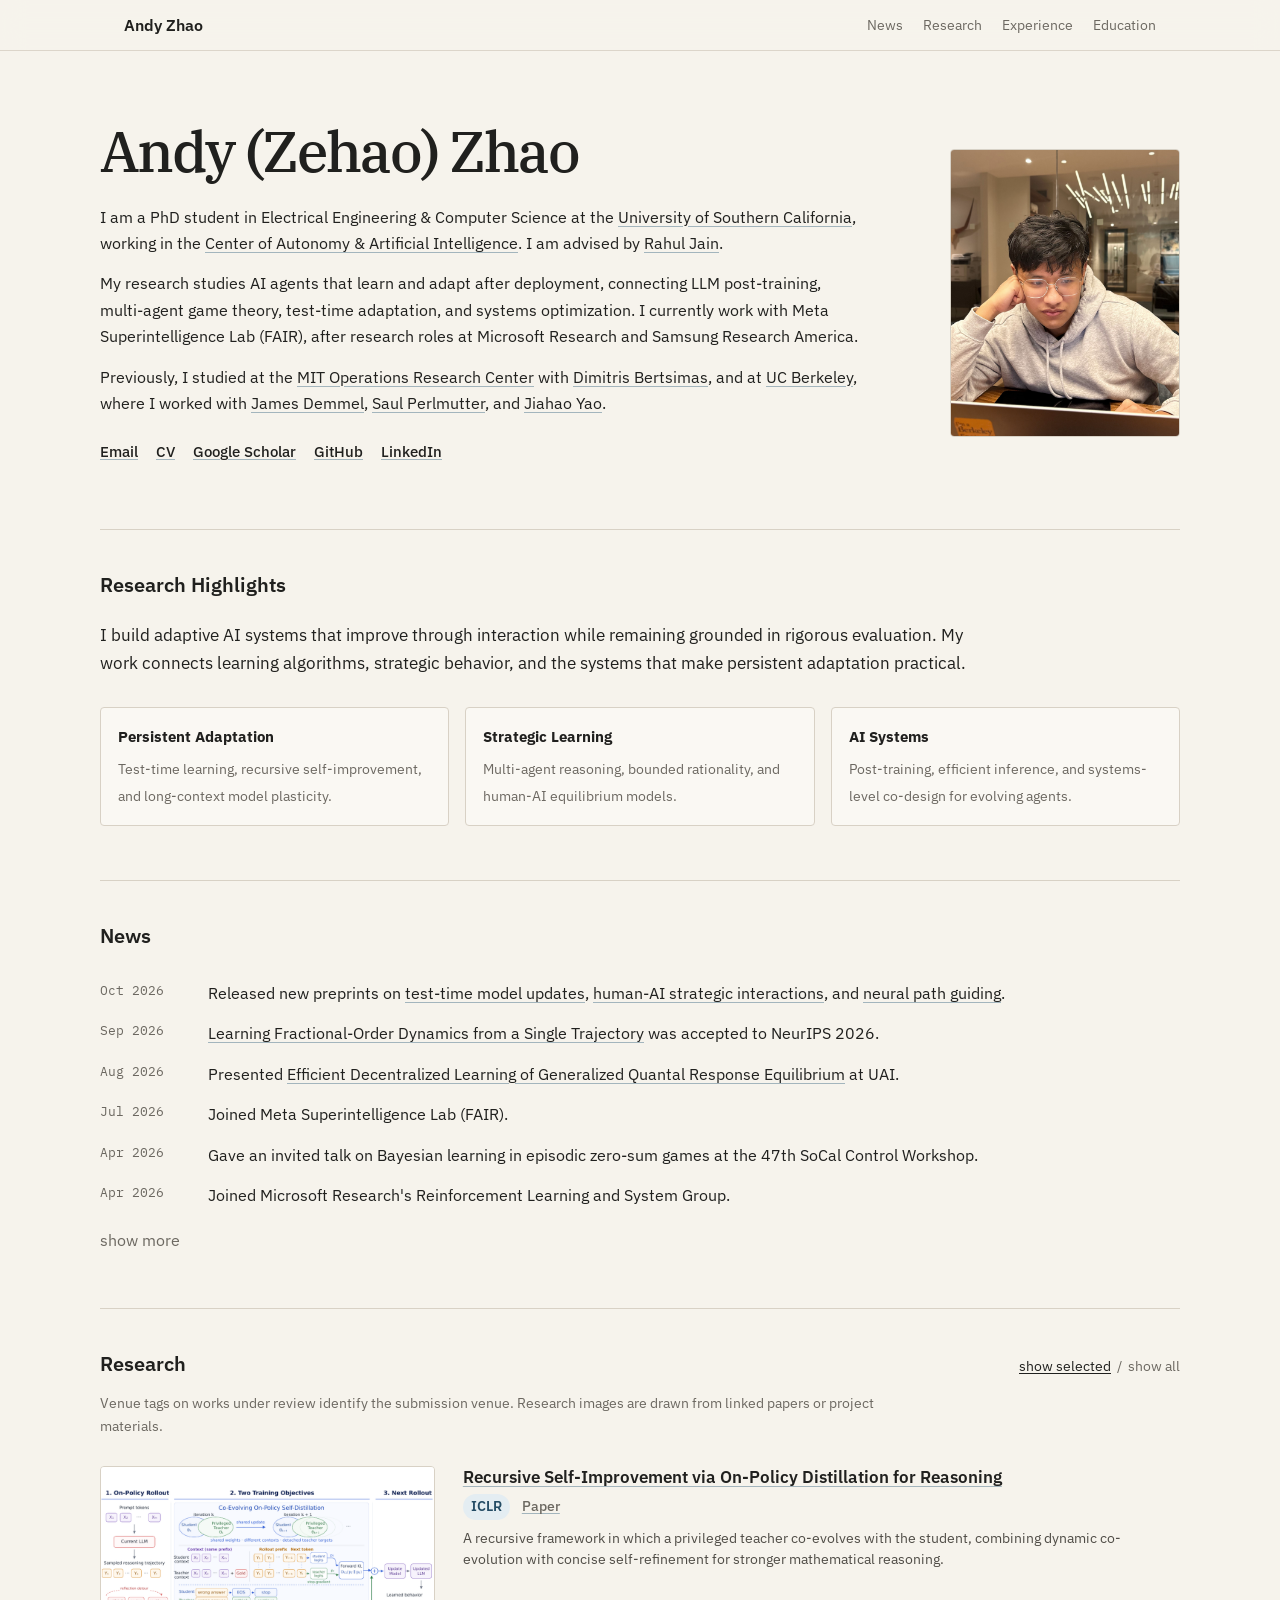
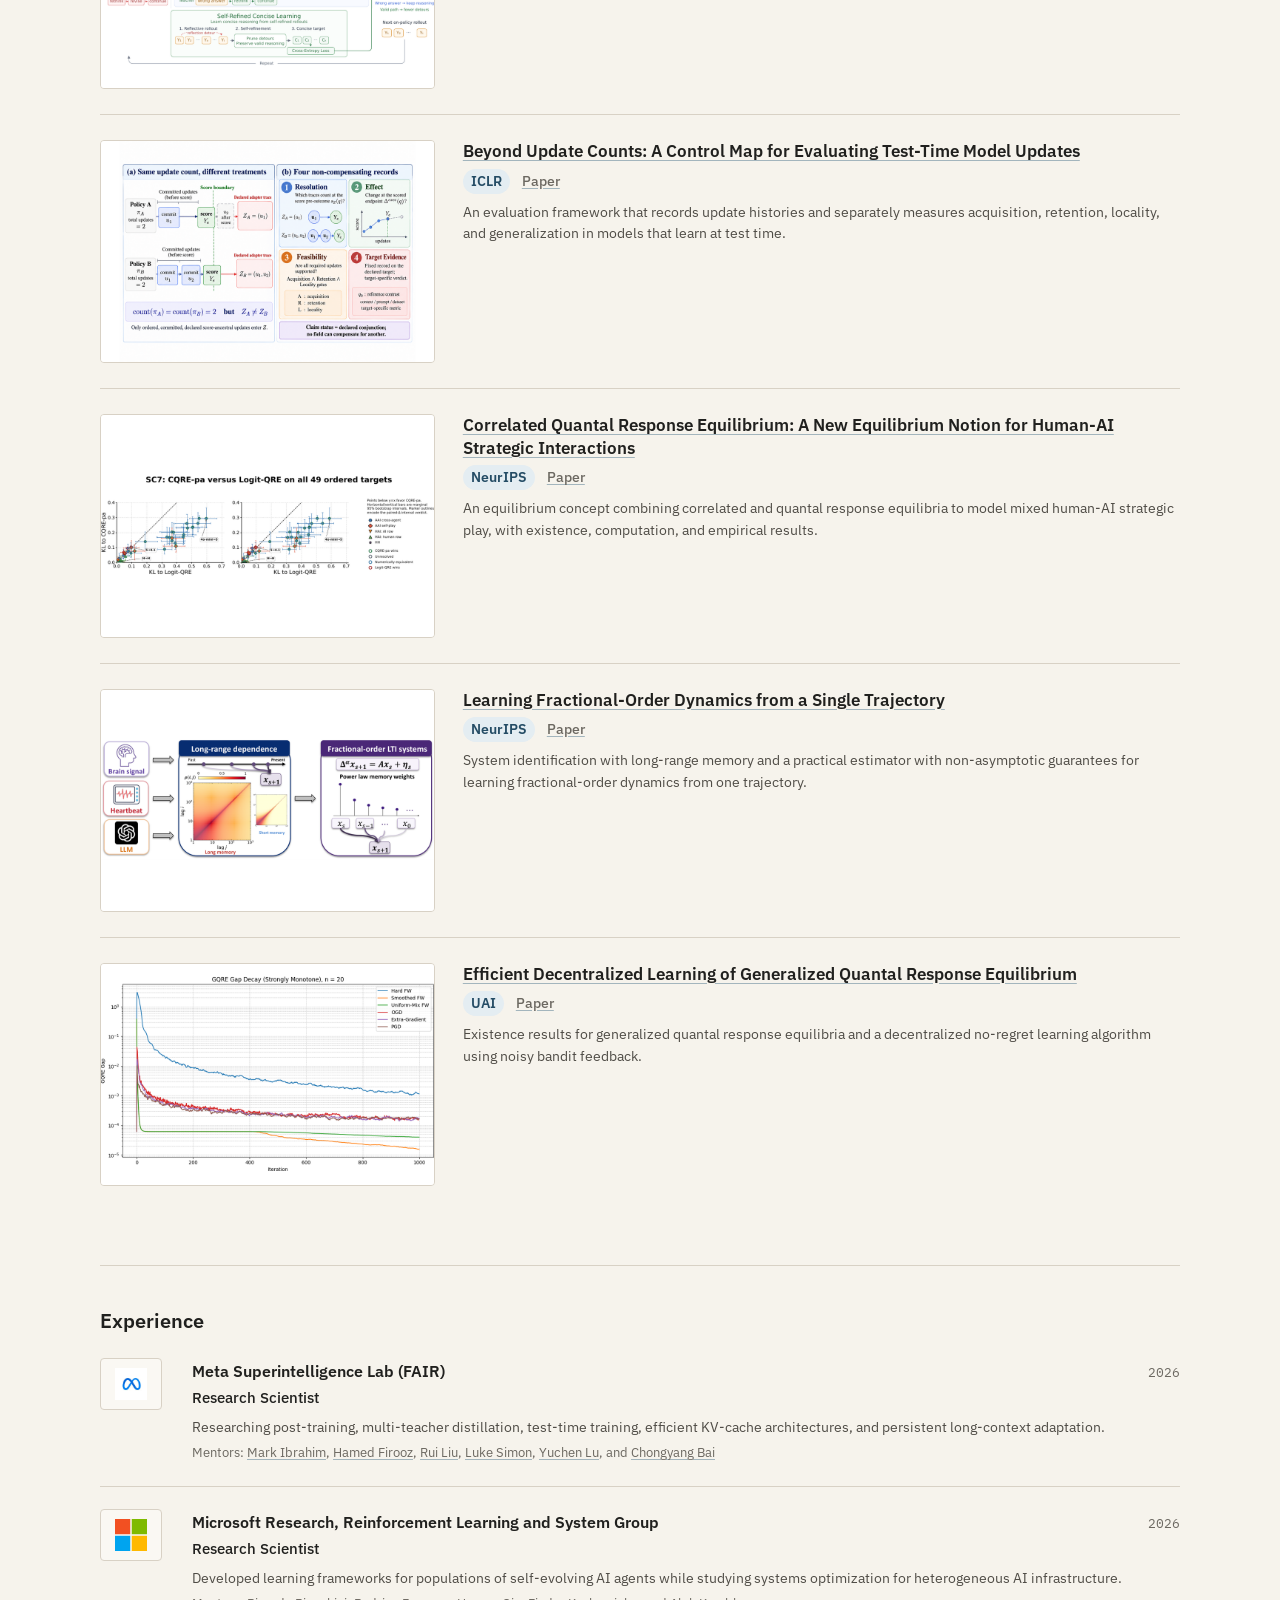
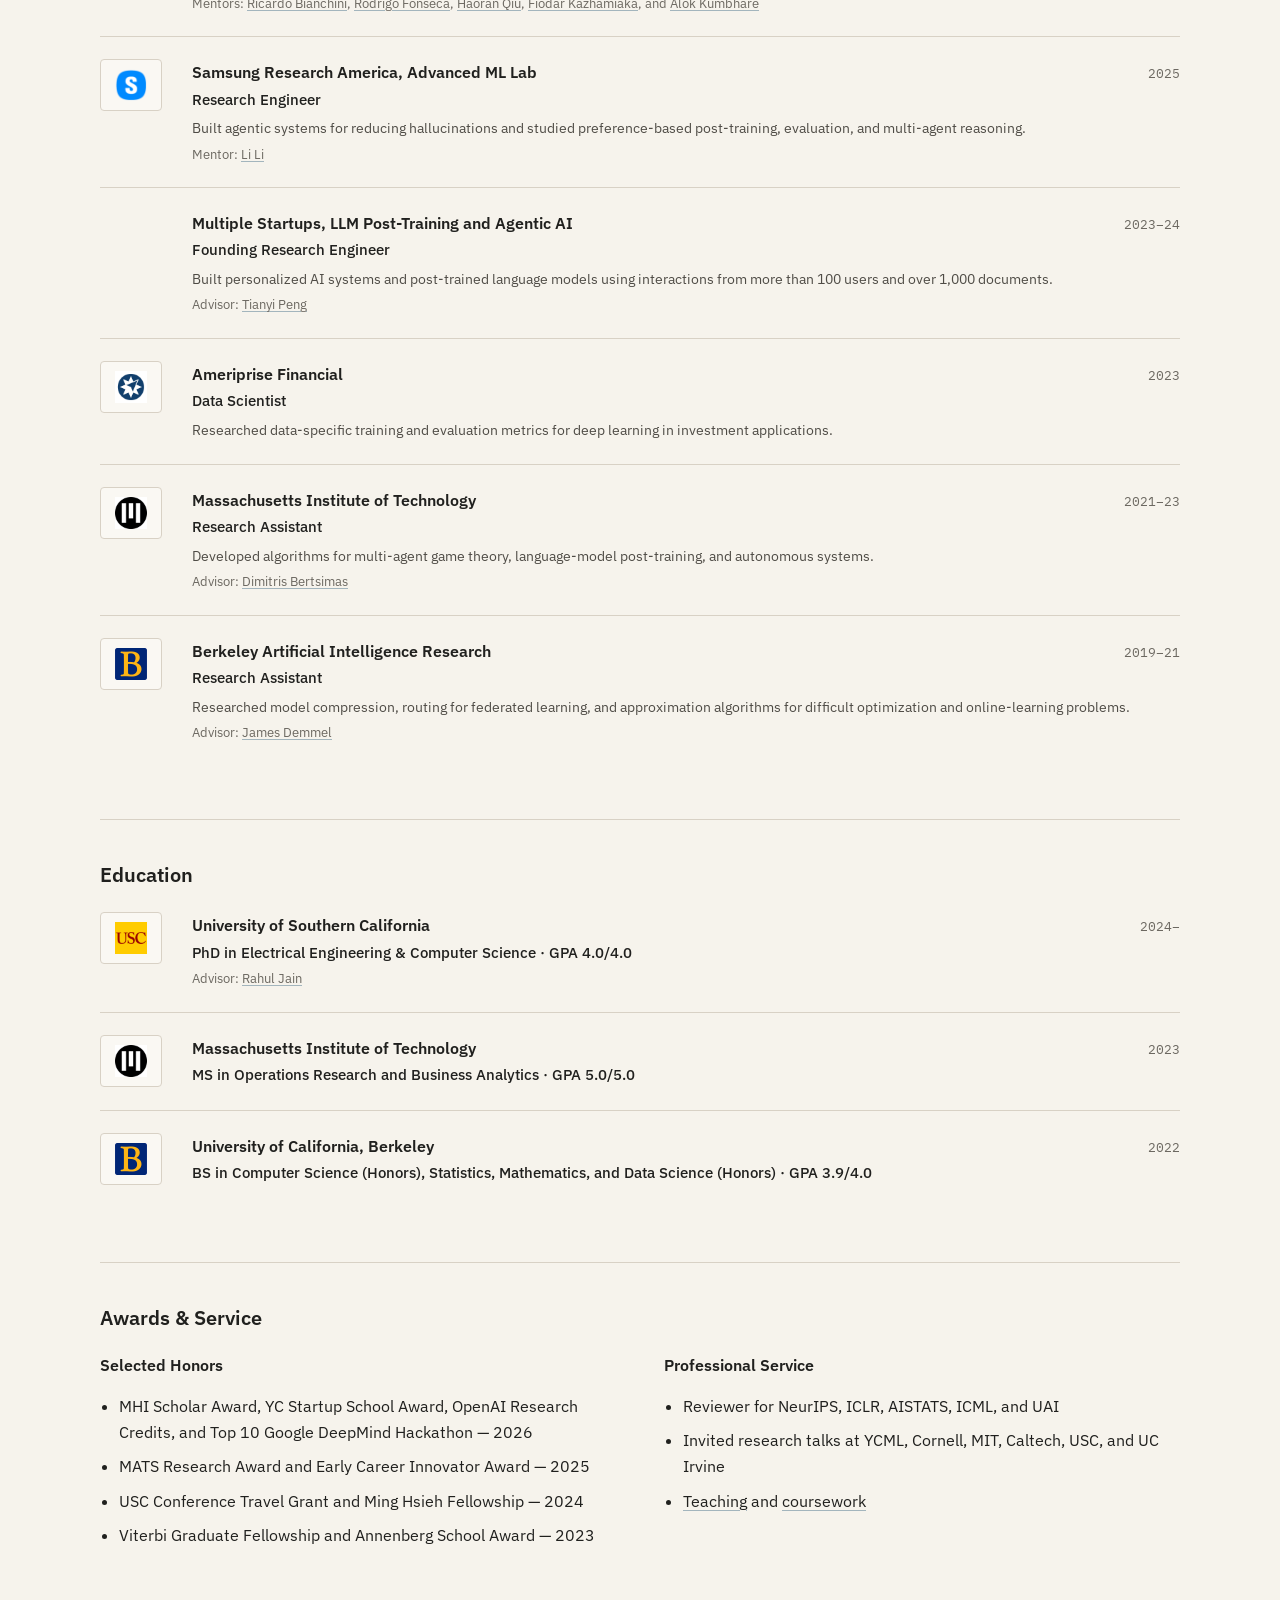
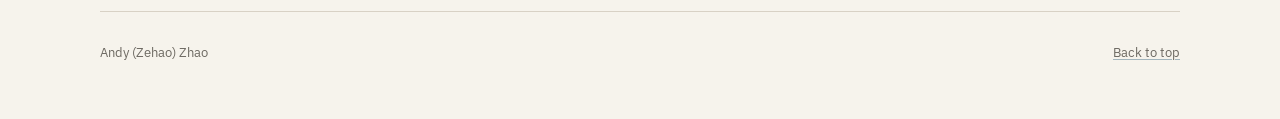
==== commit 7cb97d0f: "Remove generated artwork from academic homepage" ====
--- a/index.html
+++ b/index.html
@@ -8,7 +8,7 @@
   <link rel="preconnect" href="https://fonts.googleapis.com">
   <link rel="preconnect" href="https://fonts.gstatic.com" crossorigin>
   <link href="https://fonts.googleapis.com/css2?family=IBM+Plex+Mono:wght@500&amp;family=IBM+Plex+Sans:wght@400;500;600&amp;family=IBM+Plex+Serif:wght@500&amp;display=swap" rel="stylesheet">
-  <link rel="stylesheet" href="homepage.css">
+  <link rel="stylesheet" href="homepage.css?v=20261114b">
 </head>
 <body>
   <a class="skip-link" href="#main">Skip to content</a>
@@ -114,7 +114,7 @@
           <button class="text-button" type="button" data-research-filter="all" aria-pressed="false">show all</button>
         </div>
       </div>
-      <p class="section-note">Venue tags on works under review identify the submission venue. Images are drawn from linked work when available; concept thumbnails illustrate unpublished projects.</p>
+      <p class="section-note">Venue tags on works under review identify the submission venue. Research images are drawn from linked papers or project materials.</p>
 
       <div id="research-list" class="research-list">
         <article class="publication" data-selected="true">
@@ -180,56 +180,49 @@
           </div>
         </article>
 
-        <article class="publication" data-selected="false">
-          <img class="publication-image" src="assets/research/forecast-act-correct.webp" alt="Forecast, action, residual observation, and correction feedback loop">
+        <article class="publication publication--compact" data-selected="false">
           <div>
             <h3>Forecast, Act, Correct: Prediction Residual-Stability with Fallible Opponent Models</h3>
             <div class="publication-meta"><span class="venue">ICLR</span></div>
             <p class="publication-summary">A residual-stability framework for acting against imperfect opponent models, using prediction errors to correct behavior without destabilizing the learning loop.</p>
           </div>
         </article>
-        <article class="publication" data-selected="false">
-          <img class="publication-image" src="assets/research/hierarchical-plasticity.webp" alt="Long-context transformer with adaptation at multiple timescales">
+        <article class="publication publication--compact" data-selected="false">
           <div>
             <h3>Hierarchical Plasticity: Test-Time Adaptation in Long-Context Transformers</h3>
             <div class="publication-meta"><span class="venue">ICLR</span></div>
             <p class="publication-summary">A hierarchical approach to test-time adaptation that coordinates fast local updates, working memory, and slower model changes across long contexts.</p>
           </div>
         </article>
-        <article class="publication" data-selected="false">
-          <img class="publication-image" src="assets/research/coevolutionary-game.webp" alt="Network of co-evolving cooperative AI agents under a bounded context">
+        <article class="publication publication--compact" data-selected="false">
           <div>
             <h3>Co-evolutionary Cooperative Game for Multi-Self-Evolving AI Agents: Bounded-Context Equilibrium</h3>
             <div class="publication-meta"><span class="venue">AAAI</span></div>
             <p class="publication-summary">A cooperative-game formulation for populations of self-evolving agents whose policies and shared knowledge adapt under bounded context.</p>
           </div>
         </article>
-        <article class="publication" data-selected="false">
-          <img class="publication-image" src="assets/research/multi-agent-dpo.webp" alt="Multiple AI agents comparing strategic responses and updating their policies">
+        <article class="publication publication--compact" data-selected="false">
           <div>
             <h3>Multi-Agent DPO in Strategic Reasoning for LLM Post-Training</h3>
             <div class="publication-meta"><span class="venue">ICLR</span></div>
             <p class="publication-summary">Preference optimization for strategic multi-agent reasoning, aligning language-model policies through comparisons shaped by interacting opponents and collaborators.</p>
           </div>
         </article>
-        <article class="publication" data-selected="false">
-          <img class="publication-image" src="assets/research/shoreline-change.svg" alt="Satellite coastline with automatically extracted shorelines at multiple dates">
+        <article class="publication publication--compact" data-selected="false">
           <div>
             <h3><a href="https://doi.org/10.1016/j.margeo.2021.106628" target="_blank" rel="noopener noreferrer">Automatic shoreline extraction and change detection: A study on the southeast coast of Bangladesh</a></h3>
             <div class="publication-meta"><span>Marine Geology, 2021</span><span class="publication-links"><a href="https://doi.org/10.1016/j.margeo.2021.106628" target="_blank" rel="noopener noreferrer">Paper</a></span></div>
             <p class="publication-summary">An automated remote-sensing workflow for extracting forty years of shoreline positions and quantifying erosion and accretion along Bangladesh's southeast coast.</p>
           </div>
         </article>
-        <article class="publication" data-selected="false">
-          <img class="publication-image" src="assets/research/quantum-rng.svg" alt="Laser phase-noise measurement and accelerated random-bit extraction pipeline">
+        <article class="publication publication--compact" data-selected="false">
           <div>
             <h3><a href="https://arxiv.org/abs/2011.04130" target="_blank" rel="noopener noreferrer">Performance Optimization on Practical Quantum Random Number Generators</a></h3>
             <div class="publication-meta"><span><em>Physical Review Letters</em>, 2020</span><span class="publication-links"><a href="https://arxiv.org/abs/2011.04130" target="_blank" rel="noopener noreferrer">Paper</a></span></div>
             <p class="publication-summary">Improves min-entropy evaluation for laser phase-noise generators and accelerates Toeplitz-matrix post-processing with fast Fourier transforms.</p>
           </div>
         </article>
-        <article class="publication" data-selected="false">
-          <img class="publication-image" src="assets/research/periodic-streak-removal.svg" alt="Periodic image streaks detected in the frequency domain and removed">
+        <article class="publication publication--compact" data-selected="false">
           <div>
             <h3><a href="https://doi.org/10.1088/1742-6596/887/1/012078" target="_blank" rel="noopener noreferrer">Intelligent detection and removing of straight periodic streaks on digital images</a></h3>
             <div class="publication-meta"><span>Journal of Physics: Conference Series, 2017</span><span class="publication-links"><a href="https://doi.org/10.1088/1742-6596/887/1/012078" target="_blank" rel="noopener noreferrer">Paper</a></span></div>
@@ -293,8 +286,7 @@
           </div>
         </article>
 
-        <article class="experience-entry">
-          <img class="entry-mark entry-logo" src="assets/logos/startups.svg" alt="Startup network mark">
+        <article class="experience-entry experience-entry--no-logo">
           <div>
             <div class="entry-top"><span class="entry-org">Multiple Startups, LLM Post-Training and Agentic AI</span><span class="entry-year">2023–24</span></div>
             <div class="entry-role">Founding Research Engineer</div>
--- a/homepage.css
+++ b/homepage.css
@@ -405,6 +405,11 @@
   padding: 9px;
 }
 
+.experience-entry--no-logo {
+  grid-template-columns: 1fr;
+  padding-left: 92px;
+}
+
 .publication-links {
   display: inline-flex;
   flex-wrap: wrap;
@@ -614,6 +619,11 @@
     width: 44px;
     height: 44px;
   }
+
+  .experience-entry--no-logo {
+    grid-template-columns: 1fr;
+    padding-left: 62px;
+  }
 }
 
 @media (prefers-reduced-motion: reduce) {
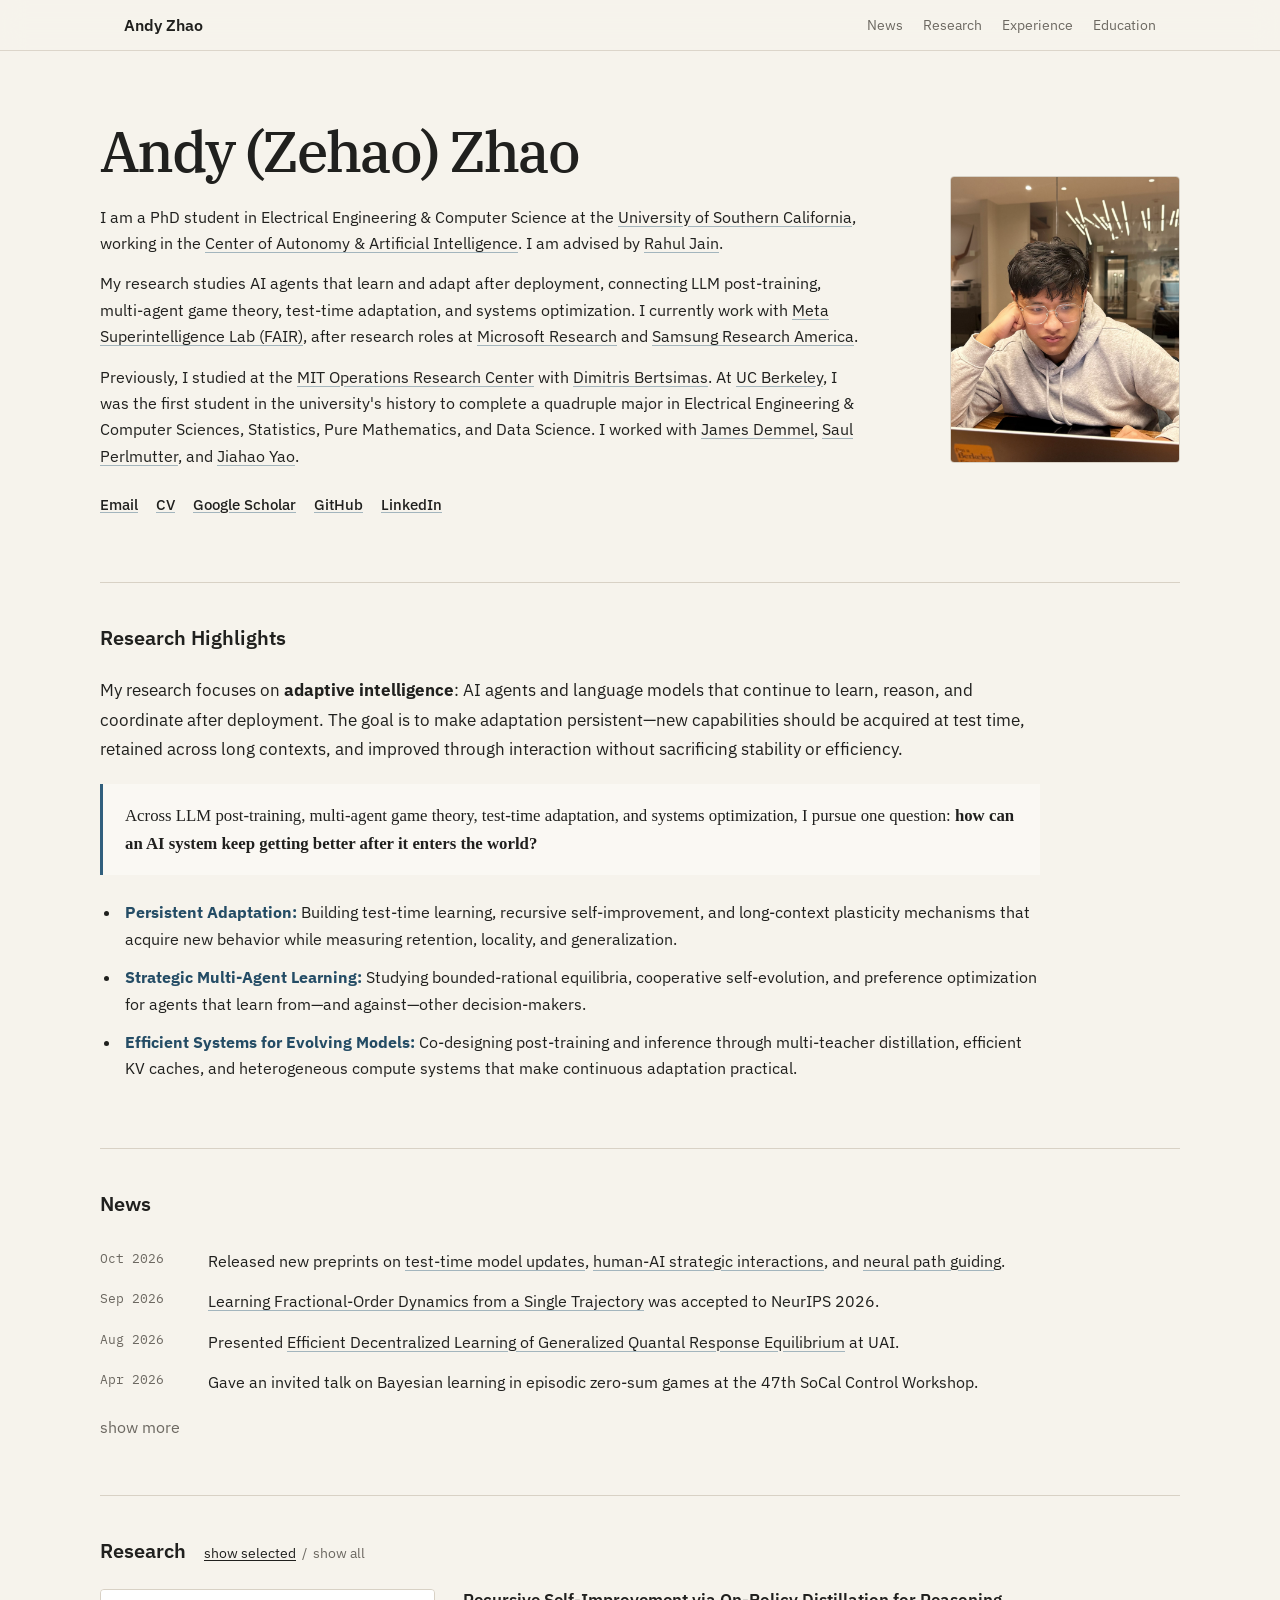
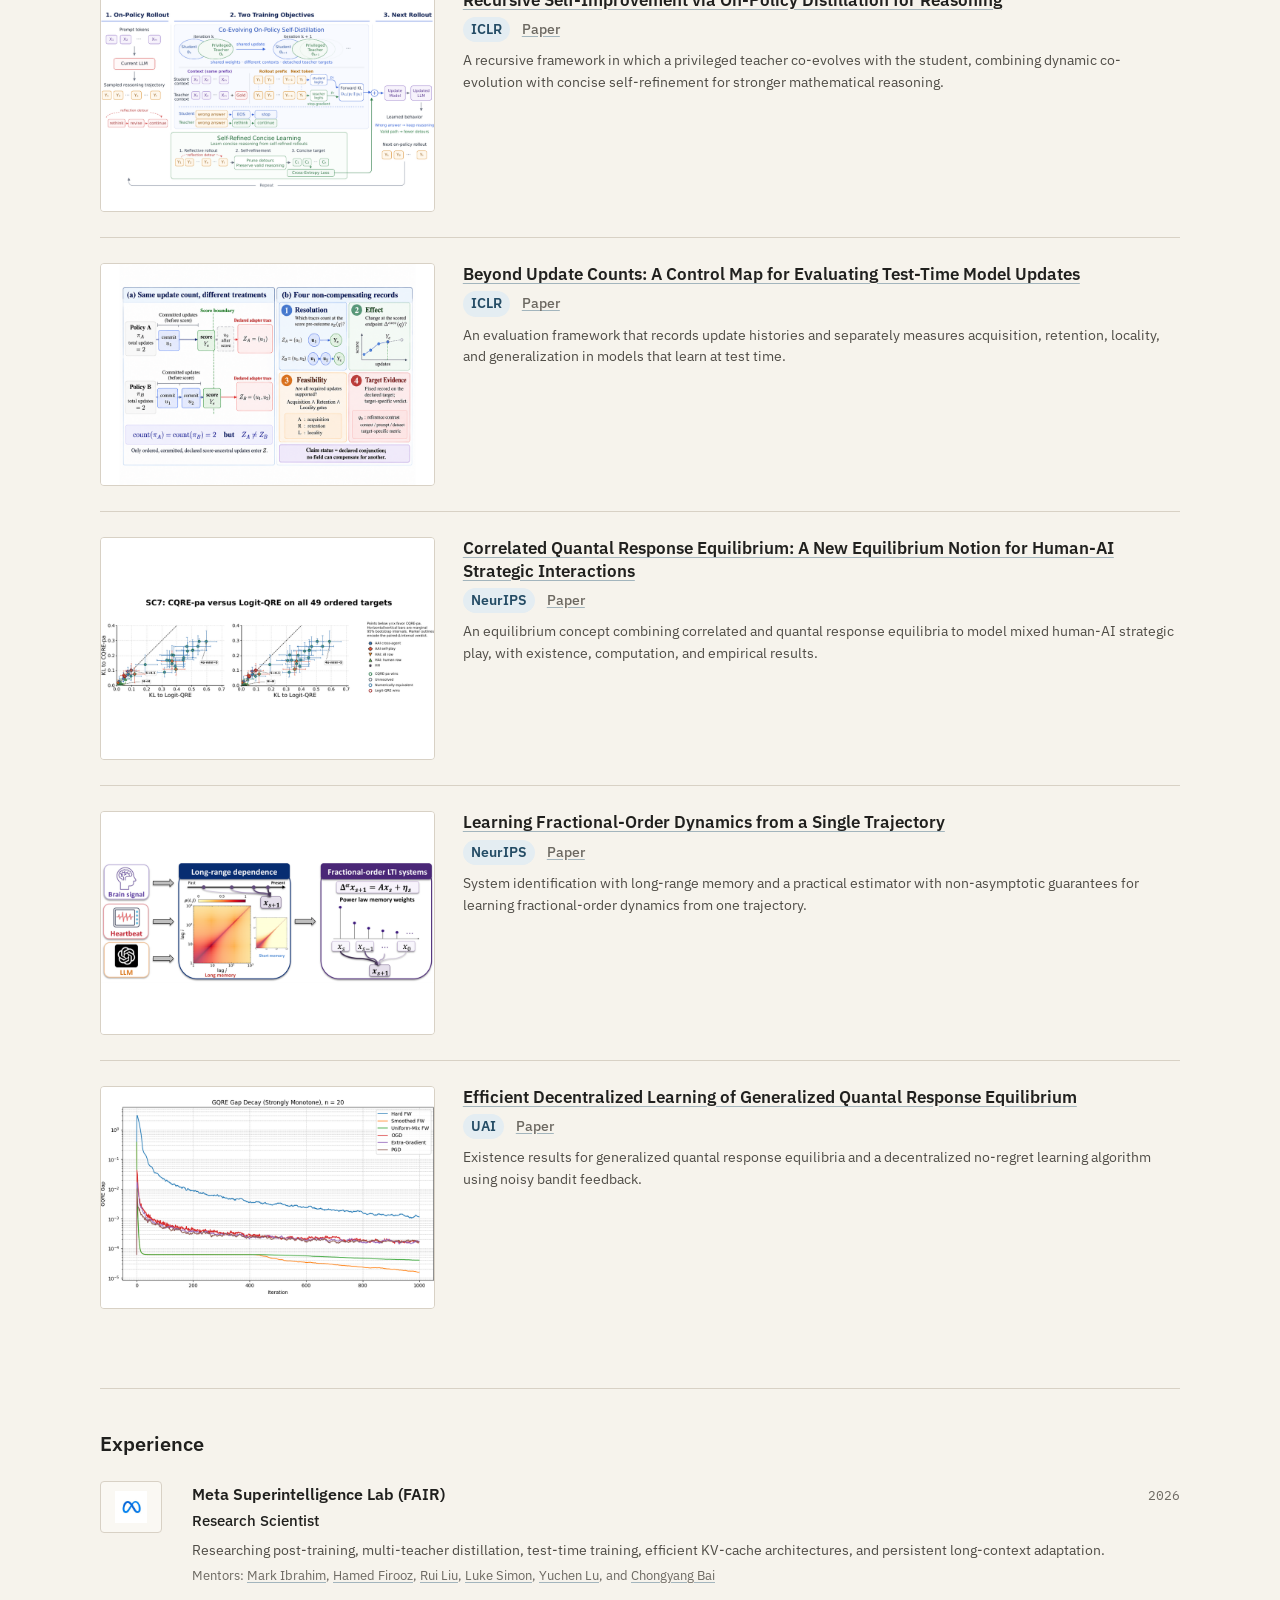
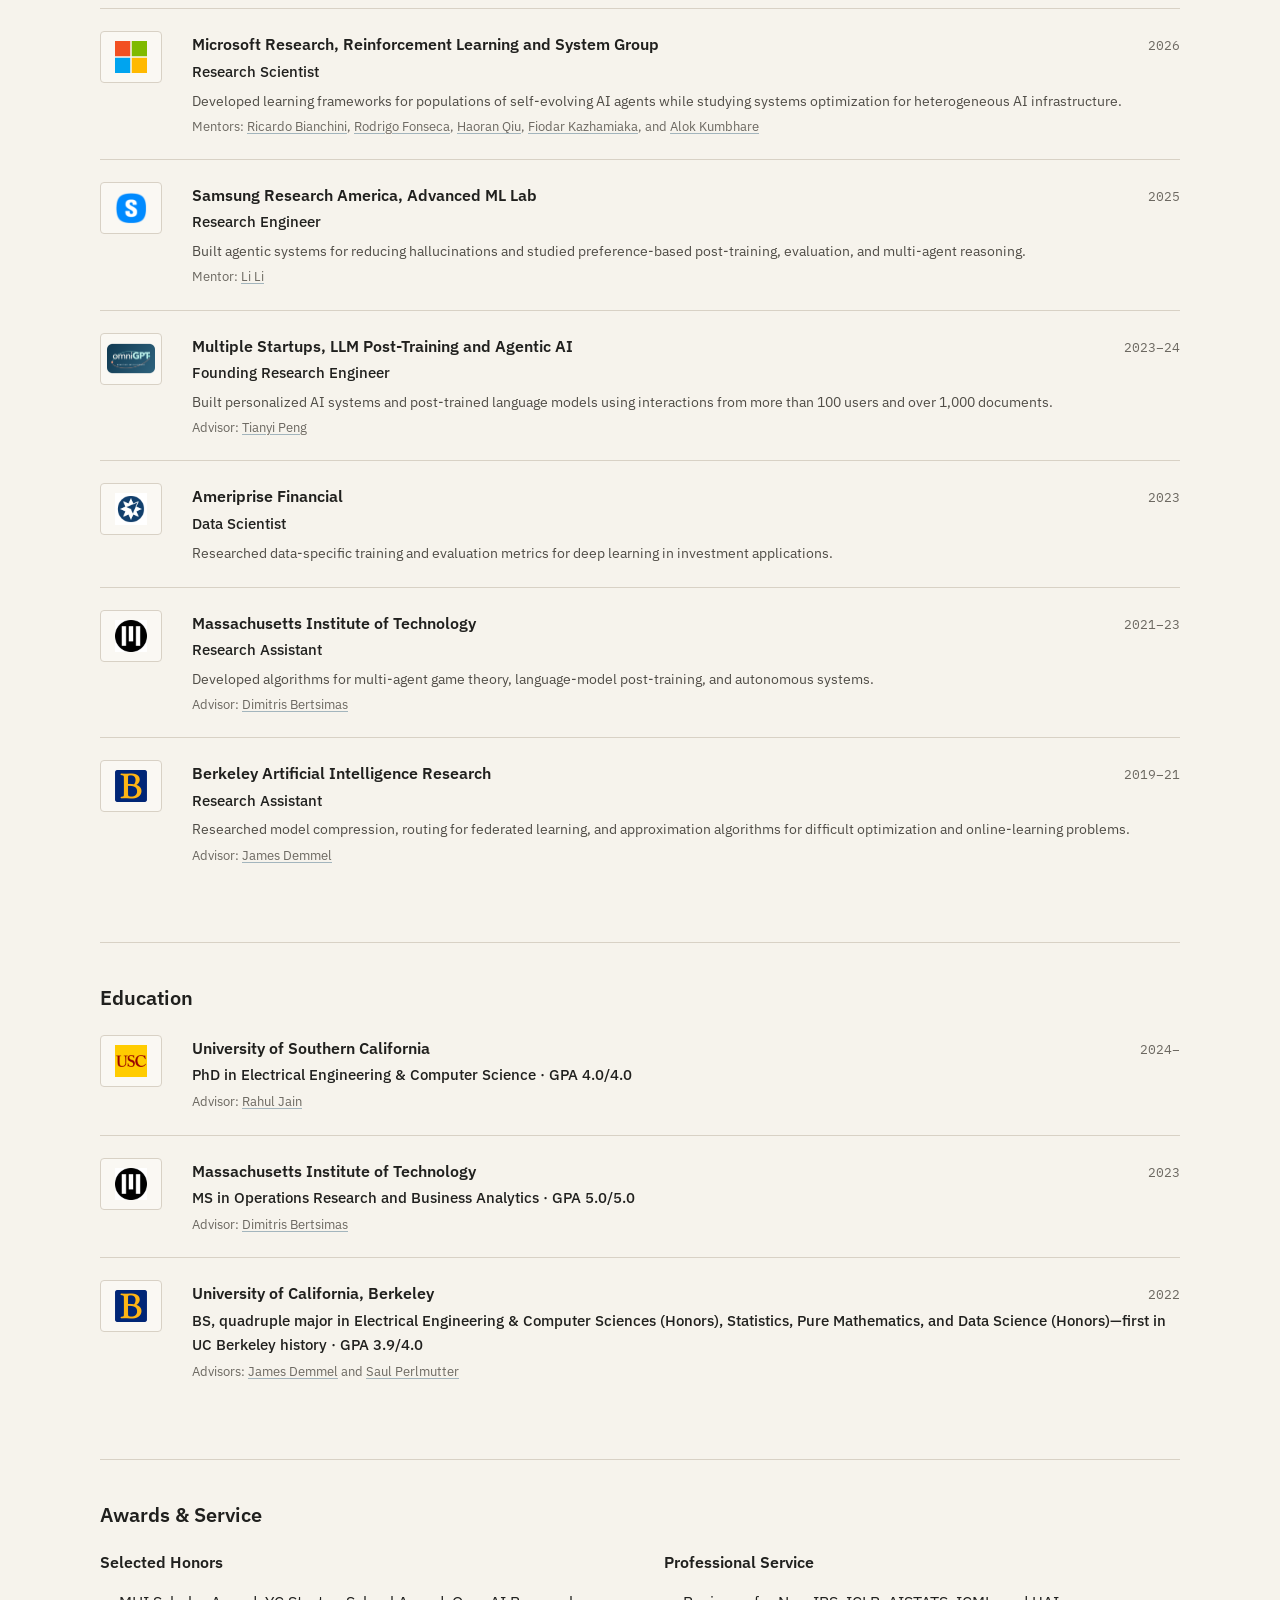
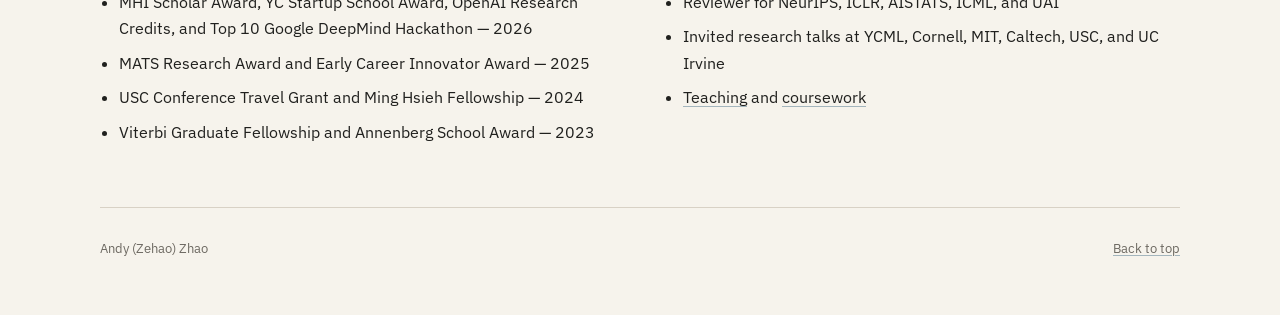
==== commit a980177a: "Refine research statement and academic biography" ====
--- a/index.html
+++ b/index.html
@@ -8,7 +8,7 @@
   <link rel="preconnect" href="https://fonts.googleapis.com">
   <link rel="preconnect" href="https://fonts.gstatic.com" crossorigin>
   <link href="https://fonts.googleapis.com/css2?family=IBM+Plex+Mono:wght@500&amp;family=IBM+Plex+Sans:wght@400;500;600&amp;family=IBM+Plex+Serif:wght@500&amp;display=swap" rel="stylesheet">
-  <link rel="stylesheet" href="homepage.css?v=20261114b">
+  <link rel="stylesheet" href="homepage.css?v=20261114c">
 </head>
 <body>
   <a class="skip-link" href="#main">Skip to content</a>
@@ -38,12 +38,15 @@
         <p>
           My research studies AI agents that learn and adapt after deployment, connecting LLM post-training,
           multi-agent game theory, test-time adaptation, and systems optimization. I currently work with
-          Meta Superintelligence Lab (FAIR), after research roles at Microsoft Research and Samsung Research America.
+          <a href="https://ai.meta.com/research/" target="_blank" rel="noopener noreferrer">Meta Superintelligence Lab (FAIR)</a>,
+          after research roles at <a href="https://www.microsoft.com/en-us/research/" target="_blank" rel="noopener noreferrer">Microsoft Research</a>
+          and <a href="https://sra.samsung.com/" target="_blank" rel="noopener noreferrer">Samsung Research America</a>.
         </p>
         <p>
           Previously, I studied at the <a href="https://orc.mit.edu/" target="_blank" rel="noopener noreferrer">MIT Operations Research Center</a>
-          with <a href="https://mitsloan.mit.edu/faculty/directory/dimitris-bertsimas" target="_blank" rel="noopener noreferrer">Dimitris Bertsimas</a>,
-          and at <a href="https://www.berkeley.edu/" target="_blank" rel="noopener noreferrer">UC Berkeley</a>, where I worked with
+          with <a href="https://mitsloan.mit.edu/faculty/directory/dimitris-bertsimas" target="_blank" rel="noopener noreferrer">Dimitris Bertsimas</a>.
+          At <a href="https://www.berkeley.edu/" target="_blank" rel="noopener noreferrer">UC Berkeley</a>, I was the first student in the university's history
+          to complete a quadruple major in Electrical Engineering &amp; Computer Sciences, Statistics, Pure Mathematics, and Data Science. I worked with
           <a href="https://people.eecs.berkeley.edu/~demmel/" target="_blank" rel="noopener noreferrer">James Demmel</a>,
           <a href="https://physics.berkeley.edu/people/faculty/saul-perlmutter" target="_blank" rel="noopener noreferrer">Saul Perlmutter</a>, and
           <a href="https://jiahaoyao.github.io/" target="_blank" rel="noopener noreferrer">Jiahao Yao</a>.
@@ -59,27 +62,25 @@
       <img class="hero-photo" src="profile.png" alt="Portrait of Andy (Zehao) Zhao">
     </header>
 
-    <section aria-labelledby="research-highlights-heading">
+    <section class="research-highlights" aria-labelledby="research-highlights-heading">
       <div class="section-heading">
         <h2 id="research-highlights-heading">Research Highlights</h2>
       </div>
-      <div class="research-intro">
-        I build adaptive AI systems that improve through interaction while remaining grounded in rigorous evaluation.
-        My work connects learning algorithms, strategic behavior, and the systems that make persistent adaptation practical.
-      </div>
-      <div class="research-themes">
-        <div class="research-theme">
-          <strong>Persistent Adaptation</strong>
-          <span>Test-time learning, recursive self-improvement, and long-context model plasticity.</span>
-        </div>
-        <div class="research-theme">
-          <strong>Strategic Learning</strong>
-          <span>Multi-agent reasoning, bounded rationality, and human-AI equilibrium models.</span>
-        </div>
-        <div class="research-theme">
-          <strong>AI Systems</strong>
-          <span>Post-training, efficient inference, and systems-level co-design for evolving agents.</span>
-        </div>
+      <div class="research-statement">
+        <p class="research-statement-lead">
+          My research focuses on <strong>adaptive intelligence</strong>: AI agents and language models that continue to learn,
+          reason, and coordinate after deployment. The goal is to make adaptation persistent—new capabilities should be
+          acquired at test time, retained across long contexts, and improved through interaction without sacrificing stability or efficiency.
+        </p>
+        <p class="research-thesis">
+          Across LLM post-training, multi-agent game theory, test-time adaptation, and systems optimization, I pursue one question:
+          <strong>how can an AI system keep getting better after it enters the world?</strong>
+        </p>
+        <ul class="research-directions">
+          <li><strong>Persistent Adaptation:</strong> Building test-time learning, recursive self-improvement, and long-context plasticity mechanisms that acquire new behavior while measuring retention, locality, and generalization.</li>
+          <li><strong>Strategic Multi-Agent Learning:</strong> Studying bounded-rational equilibria, cooperative self-evolution, and preference optimization for agents that learn from—and against—other decision-makers.</li>
+          <li><strong>Efficient Systems for Evolving Models:</strong> Co-designing post-training and inference through multi-teacher distillation, efficient KV caches, and heterogeneous compute systems that make continuous adaptation practical.</li>
+        </ul>
       </div>
     </section>
 
@@ -91,9 +92,7 @@
         <li class="news-item"><span class="news-date">Oct 2026</span><span>Released new preprints on <a href="https://arxiv.org/abs/2610.36109" target="_blank" rel="noopener noreferrer">test-time model updates</a>, <a href="https://arxiv.org/abs/2610.29020" target="_blank" rel="noopener noreferrer">human-AI strategic interactions</a>, and <a href="https://arxiv.org/abs/2610.29049" target="_blank" rel="noopener noreferrer">neural path guiding</a>.</span></li>
         <li class="news-item"><span class="news-date">Sep 2026</span><span><a href="https://arxiv.org/abs/2609.18127" target="_blank" rel="noopener noreferrer">Learning Fractional-Order Dynamics from a Single Trajectory</a> was accepted to NeurIPS 2026.</span></li>
         <li class="news-item"><span class="news-date">Aug 2026</span><span>Presented <a href="https://proceedings.mlr.press/v337/zhao26a.html" target="_blank" rel="noopener noreferrer">Efficient Decentralized Learning of Generalized Quantal Response Equilibrium</a> at UAI.</span></li>
-        <li class="news-item"><span class="news-date">Jul 2026</span><span>Joined Meta Superintelligence Lab (FAIR).</span></li>
         <li class="news-item"><span class="news-date">Apr 2026</span><span>Gave an invited talk on Bayesian learning in episodic zero-sum games at the 47th SoCal Control Workshop.</span></li>
-        <li class="news-item"><span class="news-date">Apr 2026</span><span>Joined Microsoft Research's Reinforcement Learning and System Group.</span></li>
         <li class="news-item" data-extra="true"><span class="news-date">2026</span><span>Received the MHI Scholar Award and OpenAI Research Credits; placed in the top 10 at the Google DeepMind Hackathon.</span></li>
         <li class="news-item" data-extra="true"><span class="news-date">Dec 2025</span><span>Completed MATS 9.0 research on <a href="https://drive.google.com/file/d/1PY93YNRNOj7x-funYd4n28FbBvenAmts/view?usp=sharing" target="_blank" rel="noopener noreferrer">interpretable feature circuits in LLM reasoning</a>.</span></li>
         <li class="news-item" data-extra="true"><span class="news-date">Jul 2025</span><span>Gave an invited talk at Samsung Advanced ML Lab on evaluating agentic systems and multi-agent LLM post-training.</span></li>
@@ -106,7 +105,7 @@
     </section>
 
     <section id="research" aria-labelledby="research-heading">
-      <div class="section-heading">
+      <div class="section-heading section-heading--research">
         <h2 id="research-heading">Research</h2>
         <div class="research-filter interactive-controls" aria-label="Research filter">
           <button class="text-button is-active" type="button" data-research-filter="selected" aria-pressed="true">show selected</button>
@@ -114,7 +113,6 @@
           <button class="text-button" type="button" data-research-filter="all" aria-pressed="false">show all</button>
         </div>
       </div>
-      <p class="section-note">Venue tags on works under review identify the submission venue. Research images are drawn from linked papers or project materials.</p>
 
       <div id="research-list" class="research-list">
         <article class="publication" data-selected="true">
@@ -246,7 +244,7 @@
         <article class="experience-entry">
           <img class="entry-mark entry-logo" src="assets/logos/meta.png" alt="Meta logo">
           <div>
-            <div class="entry-top"><span class="entry-org">Meta Superintelligence Lab (FAIR)</span><span class="entry-year">2026</span></div>
+            <div class="entry-top"><a class="entry-org" href="https://ai.meta.com/research/" target="_blank" rel="noopener noreferrer">Meta Superintelligence Lab (FAIR)</a><span class="entry-year">2026</span></div>
             <div class="entry-role">Research Scientist</div>
             <p class="entry-summary">Researching post-training, multi-teacher distillation, test-time training, efficient KV-cache architectures, and persistent long-context adaptation.</p>
             <p class="entry-people">Mentors:
@@ -263,7 +261,7 @@
         <article class="experience-entry">
           <img class="entry-mark entry-logo" src="assets/logos/microsoft.png" alt="Microsoft logo">
           <div>
-            <div class="entry-top"><span class="entry-org">Microsoft Research, Reinforcement Learning and System Group</span><span class="entry-year">2026</span></div>
+            <div class="entry-top"><a class="entry-org" href="https://www.microsoft.com/en-us/research/" target="_blank" rel="noopener noreferrer">Microsoft Research, Reinforcement Learning and System Group</a><span class="entry-year">2026</span></div>
             <div class="entry-role">Research Scientist</div>
             <p class="entry-summary">Developed learning frameworks for populations of self-evolving AI agents while studying systems optimization for heterogeneous AI infrastructure.</p>
             <p class="entry-people">Mentors:
@@ -279,14 +277,15 @@
         <article class="experience-entry">
           <img class="entry-mark entry-logo" src="assets/logos/samsung.png" alt="Samsung logo">
           <div>
-            <div class="entry-top"><span class="entry-org">Samsung Research America, Advanced ML Lab</span><span class="entry-year">2025</span></div>
+            <div class="entry-top"><a class="entry-org" href="https://sra.samsung.com/" target="_blank" rel="noopener noreferrer">Samsung Research America, Advanced ML Lab</a><span class="entry-year">2025</span></div>
             <div class="entry-role">Research Engineer</div>
             <p class="entry-summary">Built agentic systems for reducing hallucinations and studied preference-based post-training, evaluation, and multi-agent reasoning.</p>
             <p class="entry-people">Mentor: <a href="https://scholar.google.com/citations?user=FPcI7HkAAAAJ&amp;hl=en" target="_blank" rel="noopener noreferrer">Li Li</a></p>
           </div>
         </article>
 
-        <article class="experience-entry experience-entry--no-logo">
+        <article class="experience-entry">
+          <img class="entry-mark entry-logo entry-logo--wide" src="assets/logos/omnigpt.png" alt="omniGPT logo">
           <div>
             <div class="entry-top"><span class="entry-org">Multiple Startups, LLM Post-Training and Agentic AI</span><span class="entry-year">2023–24</span></div>
             <div class="entry-role">Founding Research Engineer</div>
@@ -342,13 +341,15 @@
           <div>
             <div class="entry-top"><a class="entry-org" href="https://www.mit.edu/" target="_blank" rel="noopener noreferrer">Massachusetts Institute of Technology</a><span class="entry-year">2023</span></div>
             <div class="entry-role">MS in Operations Research and Business Analytics · GPA 5.0/5.0</div>
+            <p class="entry-people">Advisor: <a href="https://mitsloan.mit.edu/faculty/directory/dimitris-bertsimas" target="_blank" rel="noopener noreferrer">Dimitris Bertsimas</a></p>
           </div>
         </article>
         <article class="education-entry">
           <img class="entry-mark entry-logo" src="assets/logos/berkeley.png" alt="UC Berkeley logo">
           <div>
             <div class="entry-top"><a class="entry-org" href="https://www.berkeley.edu/" target="_blank" rel="noopener noreferrer">University of California, Berkeley</a><span class="entry-year">2022</span></div>
-            <div class="entry-role">BS in Computer Science (Honors), Statistics, Mathematics, and Data Science (Honors) · GPA 3.9/4.0</div>
+            <div class="entry-role">BS, quadruple major in Electrical Engineering &amp; Computer Sciences (Honors), Statistics, Pure Mathematics, and Data Science (Honors)—first in UC Berkeley history · GPA 3.9/4.0</div>
+            <p class="entry-people">Advisors: <a href="https://people.eecs.berkeley.edu/~demmel/" target="_blank" rel="noopener noreferrer">James Demmel</a> and <a href="https://physics.berkeley.edu/people/faculty/saul-perlmutter" target="_blank" rel="noopener noreferrer">Saul Perlmutter</a></p>
           </div>
         </article>
       </div>
--- a/homepage.css
+++ b/homepage.css
@@ -193,36 +193,40 @@
   font-size: 14px;
 }
 
-.research-intro {
-  max-width: 880px;
-  margin-bottom: 30px;
+.research-statement {
+  max-width: 940px;
+}
+
+.research-statement p {
+  margin-bottom: 20px;
+}
+
+.research-statement-lead {
+  font-size: 1.08rem;
+  line-height: 1.72;
+}
+
+.research-thesis {
+  padding: 18px 22px;
+  border-left: 3px solid var(--accent);
+  background: var(--surface);
+  font-family: "IBM Plex Serif", Georgia, serif;
   font-size: 1.05rem;
-}
-
-.research-themes {
-  display: grid;
-  grid-template-columns: repeat(3, 1fr);
-  gap: 16px;
-  margin-top: 26px;
-}
-
-.research-theme {
-  padding: 17px;
-  border: 1px solid var(--line);
-  border-radius: 4px;
-  background: var(--surface);
-}
-
-.research-theme strong {
-  display: block;
-  margin-bottom: 5px;
-  font-size: 15px;
-}
-
-.research-theme span {
-  color: var(--muted);
-  font-size: 14px;
-  line-height: 1.5;
+  line-height: 1.65;
+}
+
+.research-directions {
+  margin: 24px 0 0;
+  padding-left: 21px;
+}
+
+.research-directions li {
+  margin-bottom: 12px;
+  padding-left: 4px;
+}
+
+.research-directions strong {
+  color: #244c65;
 }
 
 .news-list {
@@ -289,6 +293,11 @@
   color: var(--muted);
   font-size: 14px;
   white-space: nowrap;
+}
+
+.section-heading--research {
+  justify-content: flex-start;
+  gap: 18px;
 }
 
 .research-list {
@@ -405,9 +414,8 @@
   padding: 9px;
 }
 
-.experience-entry--no-logo {
-  grid-template-columns: 1fr;
-  padding-left: 92px;
+.entry-logo--wide {
+  padding: 5px;
 }
 
 .publication-links {
@@ -620,10 +628,6 @@
     height: 44px;
   }
 
-  .experience-entry--no-logo {
-    grid-template-columns: 1fr;
-    padding-left: 62px;
-  }
 }
 
 @media (prefers-reduced-motion: reduce) {
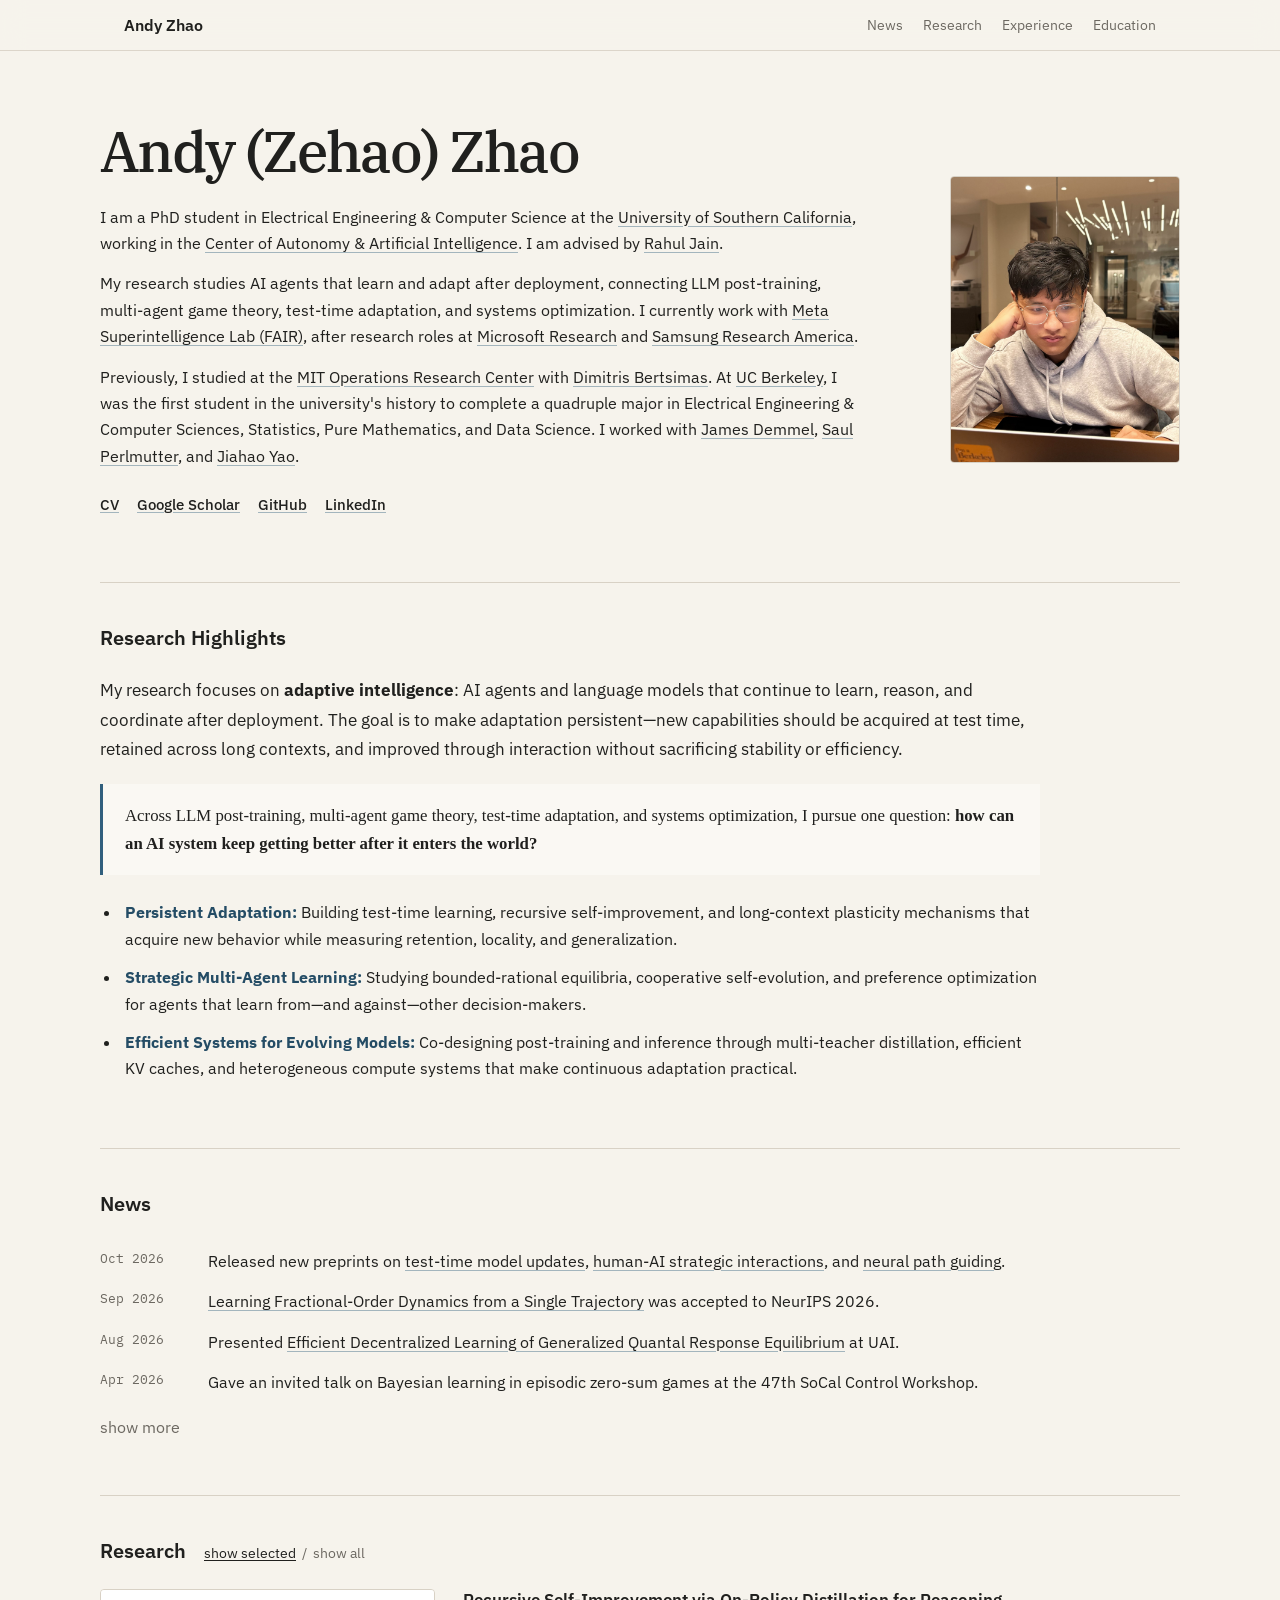
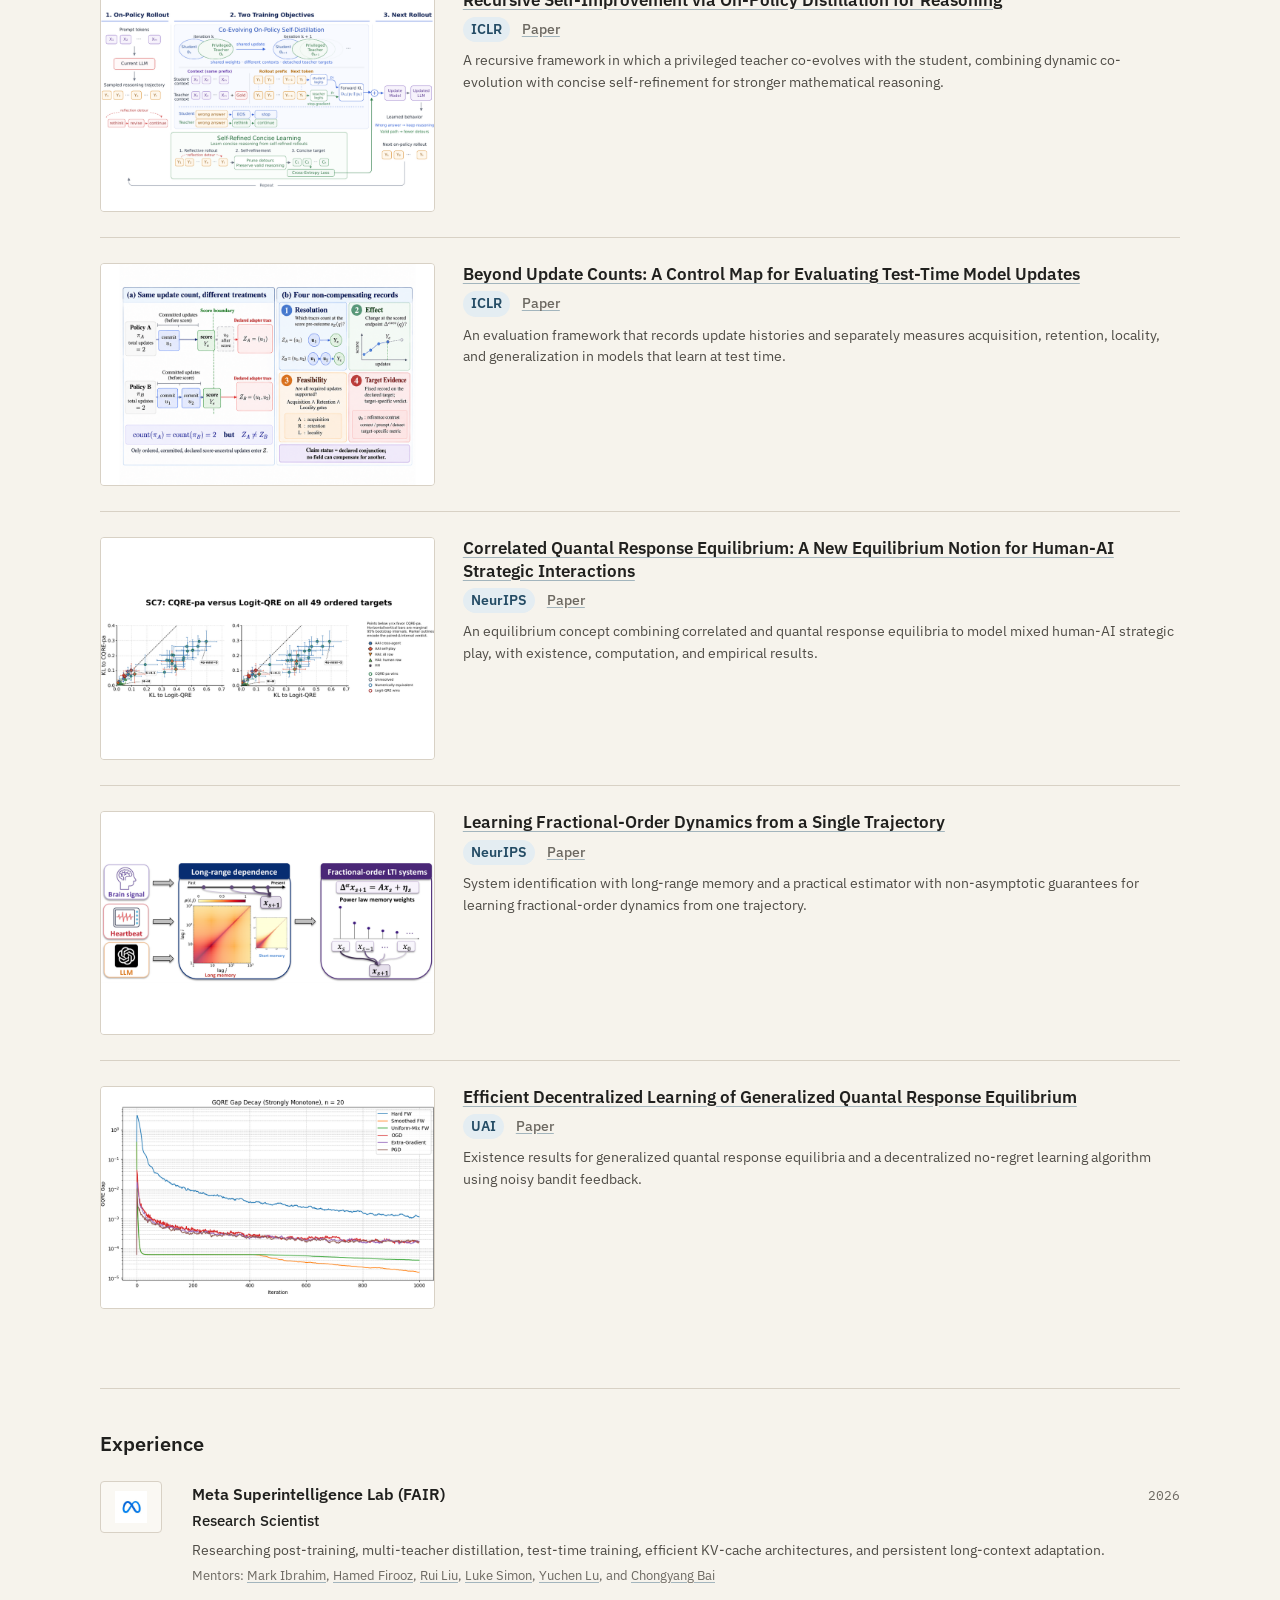
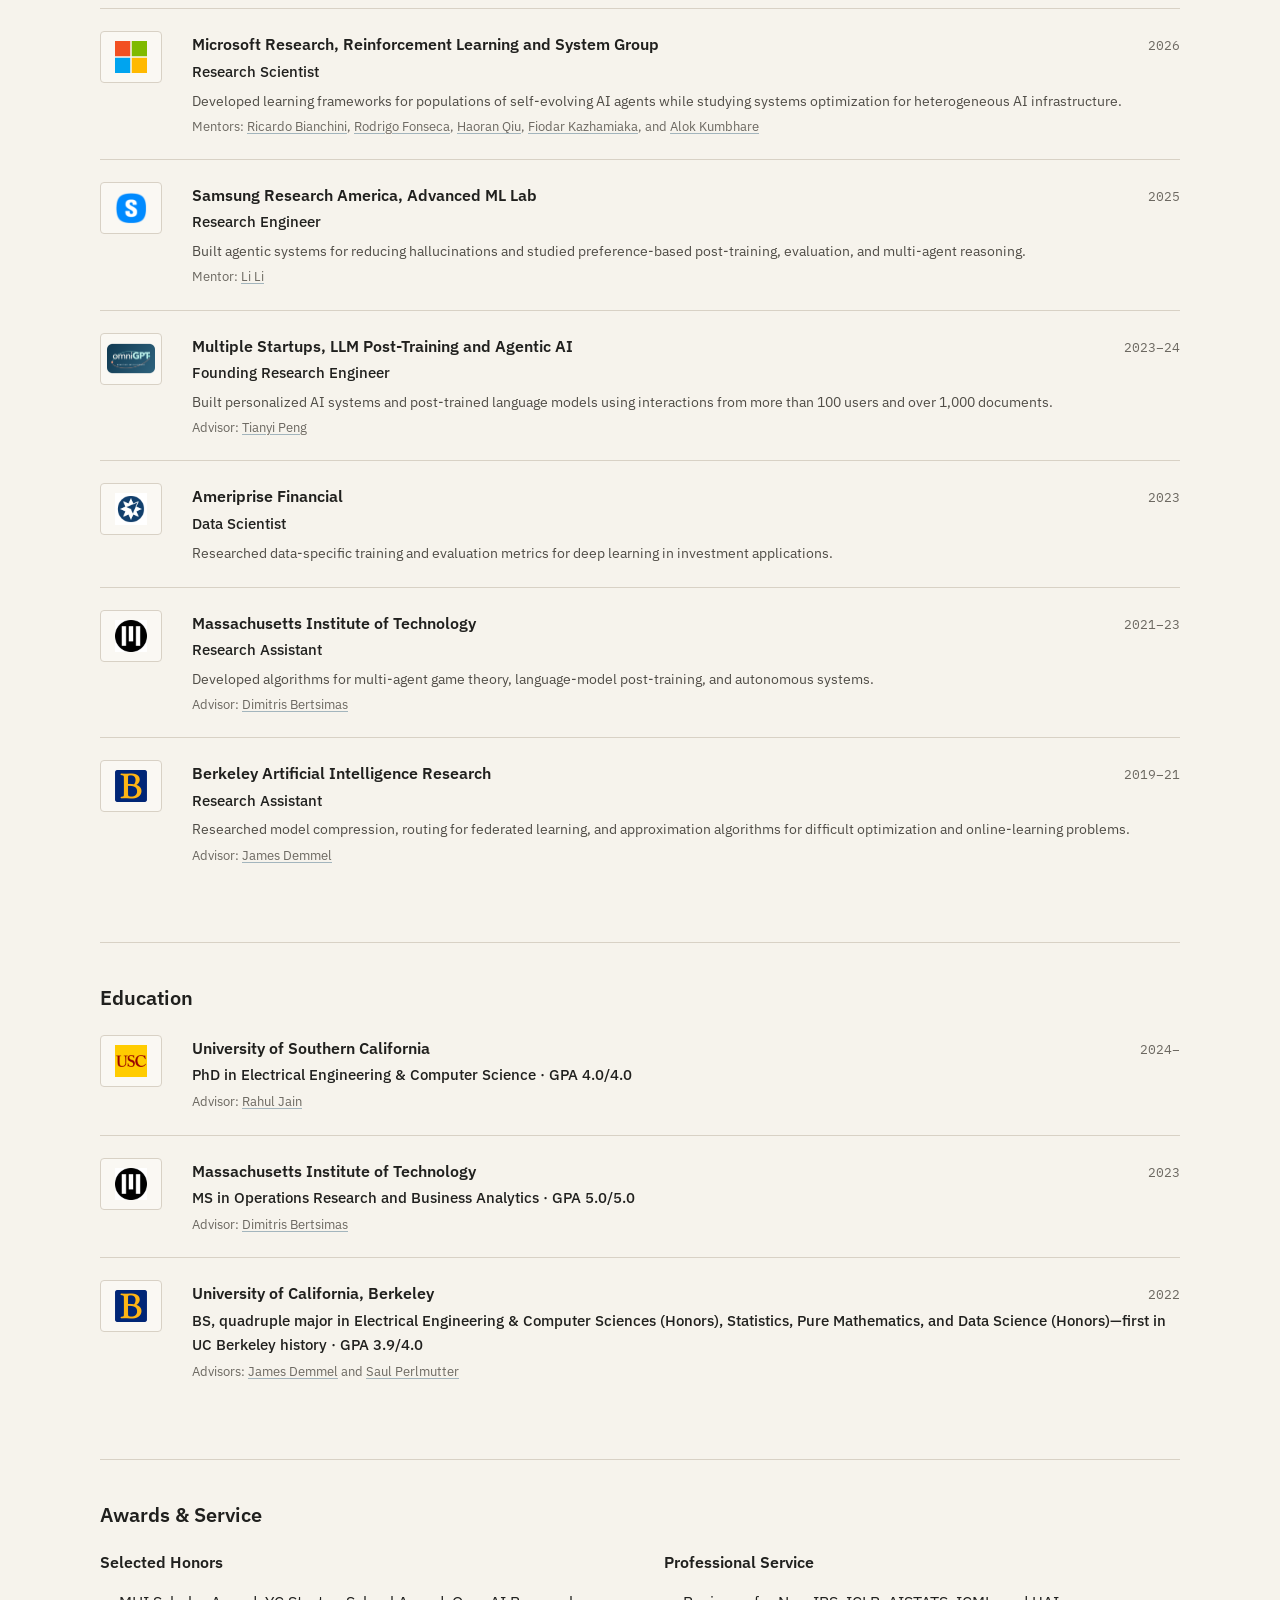
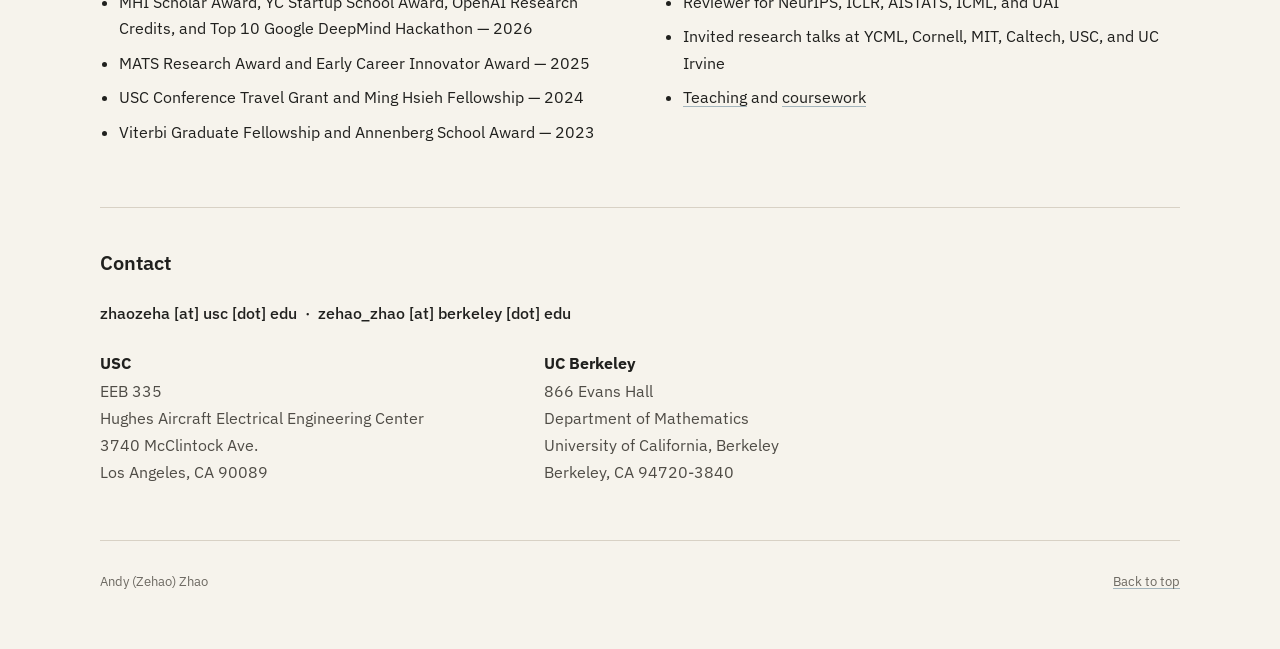
==== commit 912bcd24: "Add contact section and open CV separately" ====
--- a/index.html
+++ b/index.html
@@ -8,7 +8,7 @@
   <link rel="preconnect" href="https://fonts.googleapis.com">
   <link rel="preconnect" href="https://fonts.gstatic.com" crossorigin>
   <link href="https://fonts.googleapis.com/css2?family=IBM+Plex+Mono:wght@500&amp;family=IBM+Plex+Sans:wght@400;500;600&amp;family=IBM+Plex+Serif:wght@500&amp;display=swap" rel="stylesheet">
-  <link rel="stylesheet" href="homepage.css?v=20261114c">
+  <link rel="stylesheet" href="homepage.css?v=20261114d">
 </head>
 <body>
   <a class="skip-link" href="#main">Skip to content</a>
@@ -52,8 +52,7 @@
           <a href="https://jiahaoyao.github.io/" target="_blank" rel="noopener noreferrer">Jiahao Yao</a>.
         </p>
         <div class="profile-links" aria-label="Profile links">
-          <a href="mailto:zehao.andy.zhao@gmail.com">Email</a>
-          <a href="AndyZhao_cv.pdf">CV</a>
+          <a href="AndyZhao_cv.pdf" target="_blank" rel="noopener noreferrer">CV</a>
           <a href="https://scholar.google.com/citations?user=vd1CoNIAAAAJ&amp;hl=en" target="_blank" rel="noopener noreferrer">Google Scholar</a>
           <a href="https://github.com/zehao-zhao" target="_blank" rel="noopener noreferrer">GitHub</a>
           <a href="https://www.linkedin.com/in/zehao-zhao/" target="_blank" rel="noopener noreferrer">LinkedIn</a>
@@ -377,6 +376,31 @@
         </div>
       </div>
     </section>
+
+    <section id="contact" aria-labelledby="contact-heading">
+      <div class="section-heading">
+        <h2 id="contact-heading">Contact</h2>
+      </div>
+      <div class="contact-details">
+        <p class="contact-emails">zhaozeha [at] usc [dot] edu &nbsp;·&nbsp; zehao_zhao [at] berkeley [dot] edu</p>
+        <div class="contact-addresses">
+          <address>
+            <strong>USC</strong><br>
+            EEB 335<br>
+            Hughes Aircraft Electrical Engineering Center<br>
+            3740 McClintock Ave.<br>
+            Los Angeles, CA 90089
+          </address>
+          <address>
+            <strong>UC Berkeley</strong><br>
+            866 Evans Hall<br>
+            Department of Mathematics<br>
+            University of California, Berkeley<br>
+            Berkeley, CA 94720-3840
+          </address>
+        </div>
+      </div>
+    </section>
   </main>
 
   <footer class="page footer">
--- a/homepage.css
+++ b/homepage.css
@@ -469,6 +469,31 @@
   margin-bottom: 8px;
 }
 
+.contact-details {
+  max-width: 840px;
+}
+
+.contact-emails {
+  margin: 0 0 24px;
+  font-weight: 500;
+}
+
+.contact-addresses {
+  display: grid;
+  grid-template-columns: 1fr 1fr;
+  gap: 48px;
+}
+
+.contact-addresses address {
+  color: #4f4c46;
+  font-style: normal;
+  line-height: 1.7;
+}
+
+.contact-addresses strong {
+  color: var(--ink);
+}
+
 .footer {
   padding: 30px 0 56px;
   border-top: 1px solid var(--line);
@@ -561,8 +586,13 @@
 
   .research-themes,
   .two-column,
+  .contact-addresses,
   .publication {
     grid-template-columns: 1fr;
+  }
+
+  .contact-addresses {
+    gap: 24px;
   }
 
   .publication {
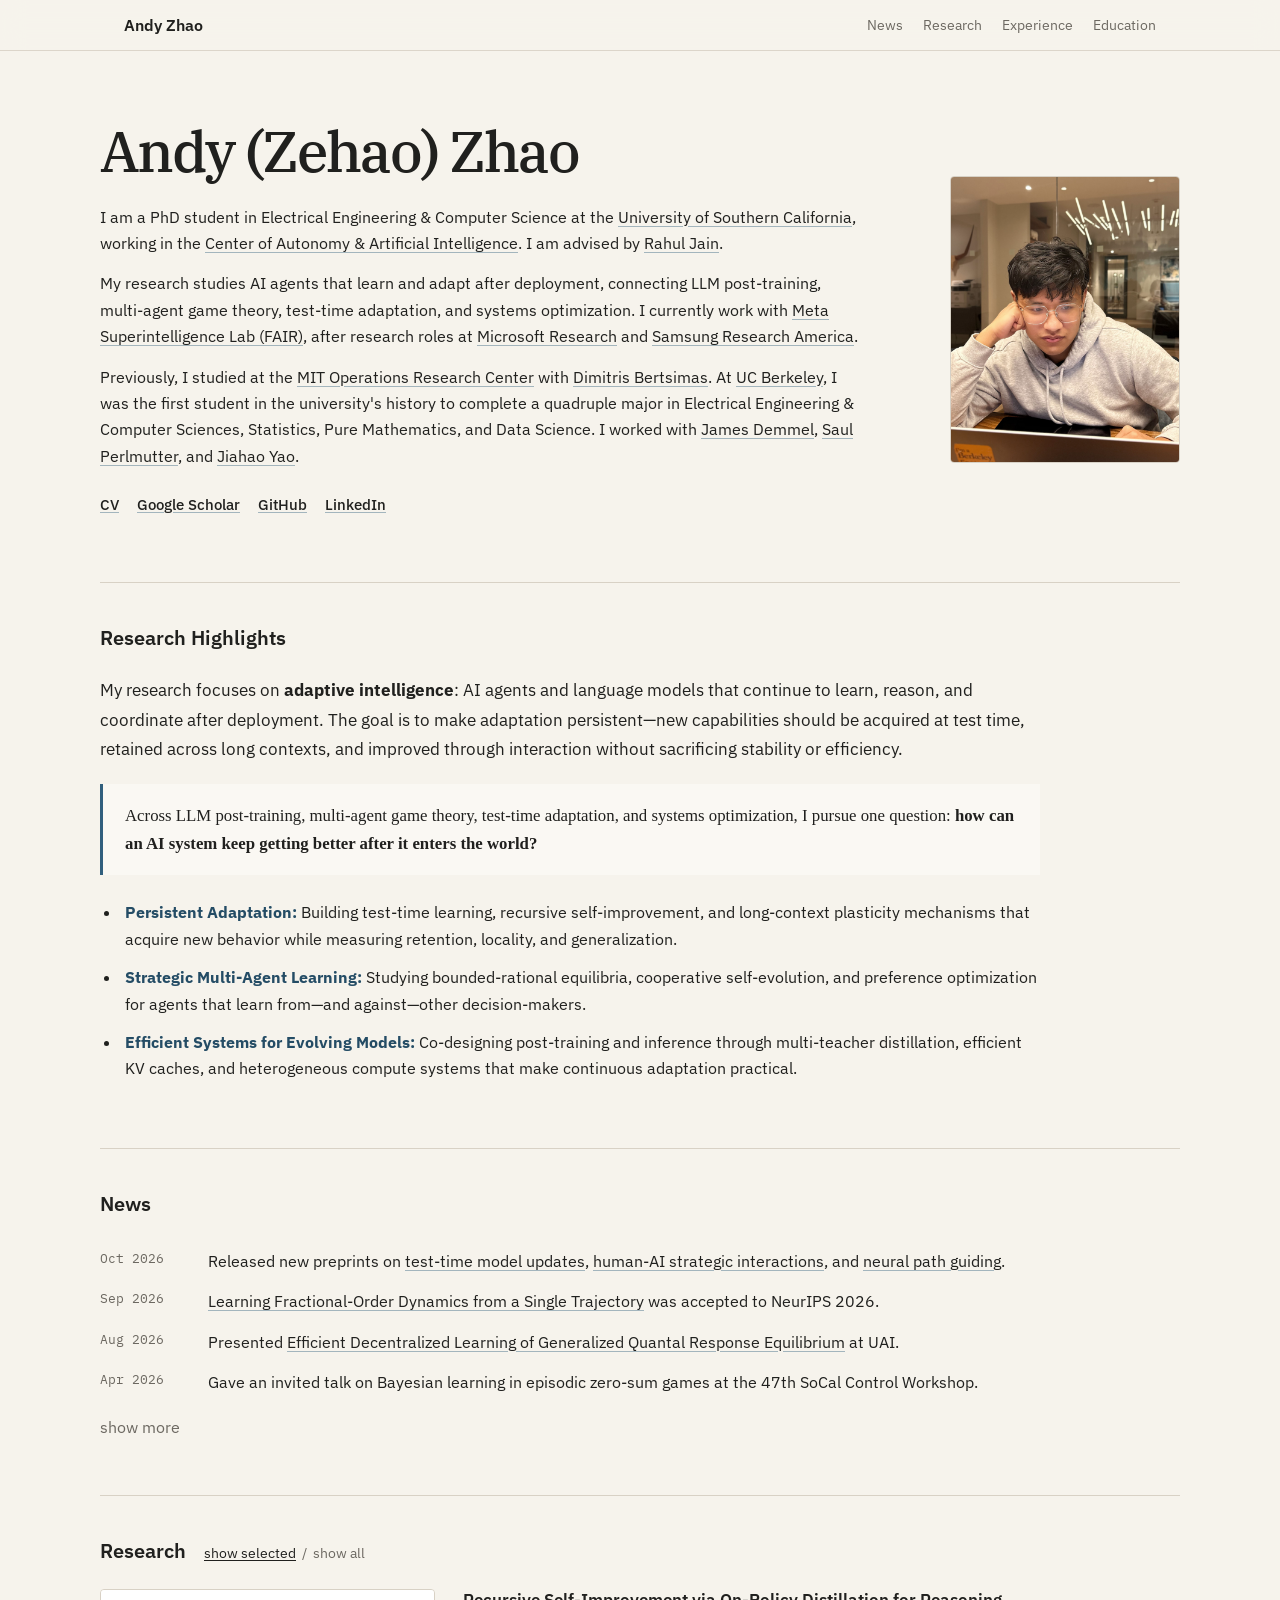
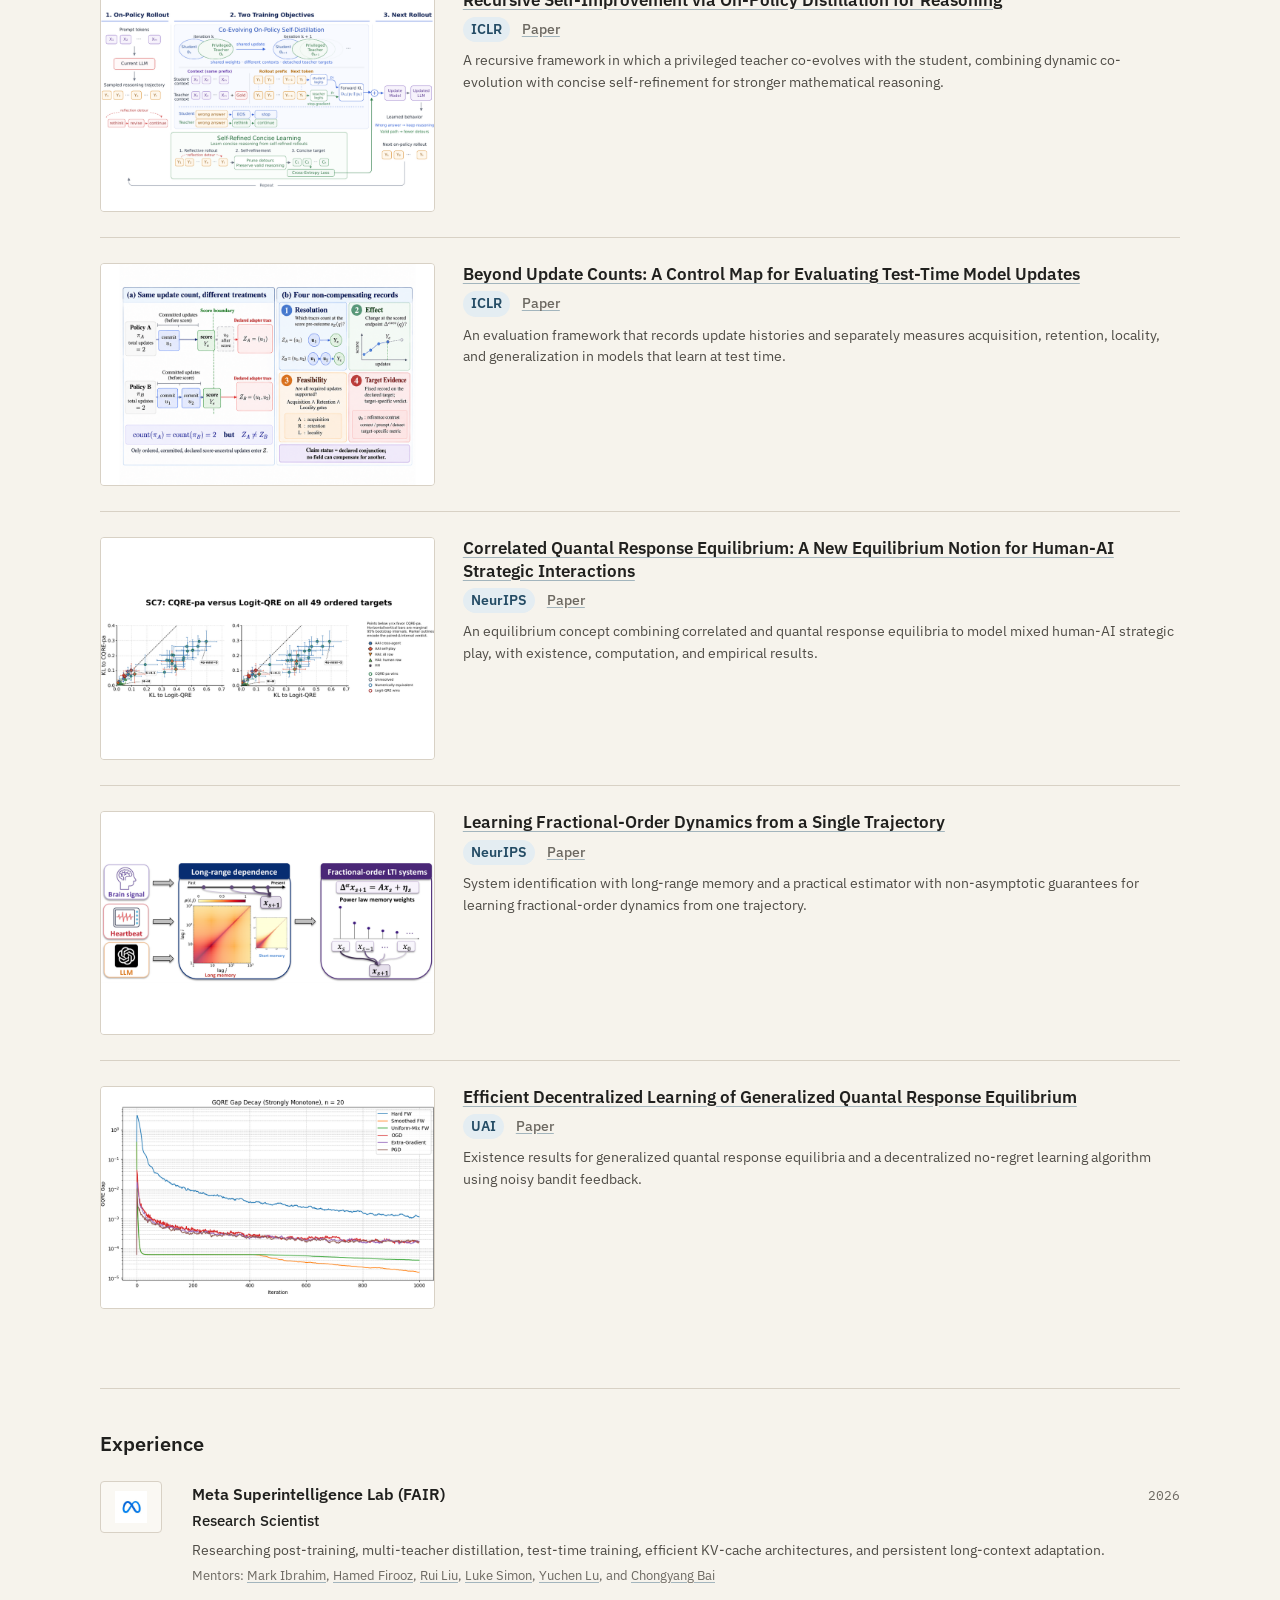
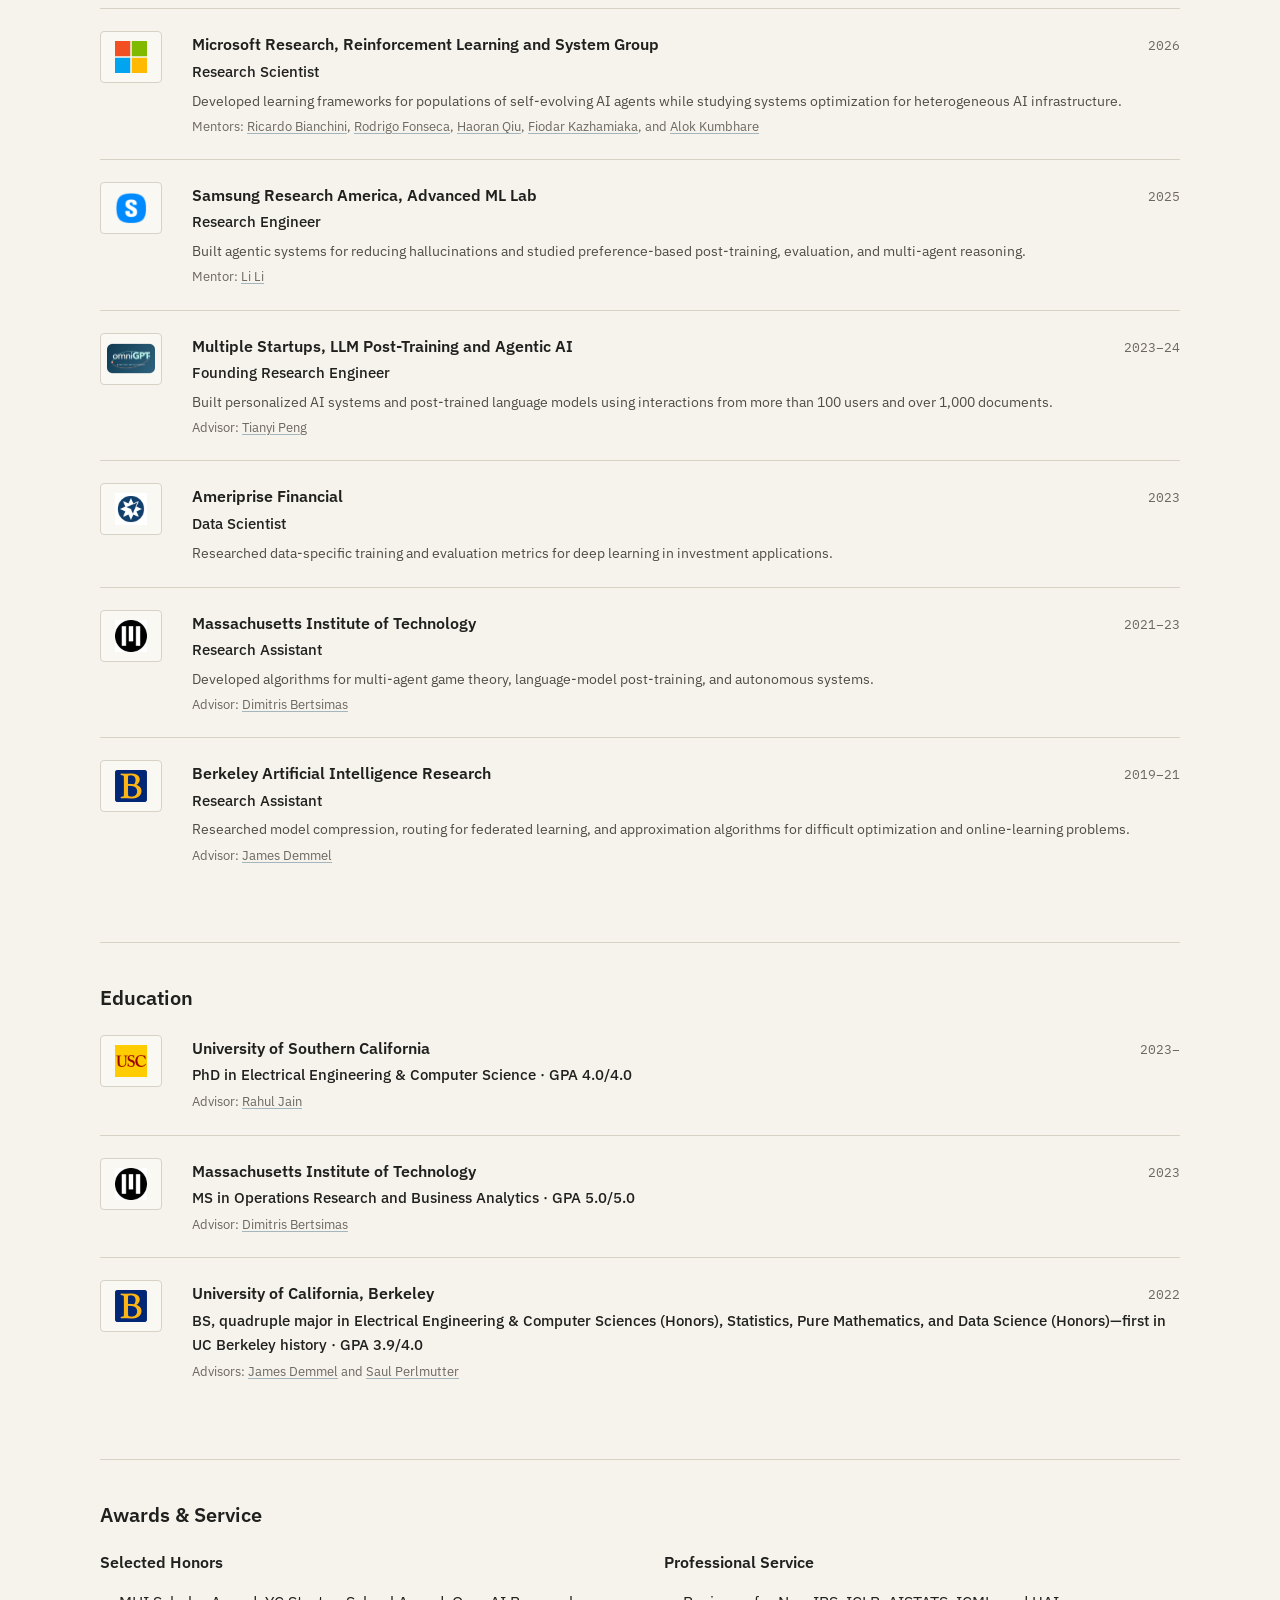
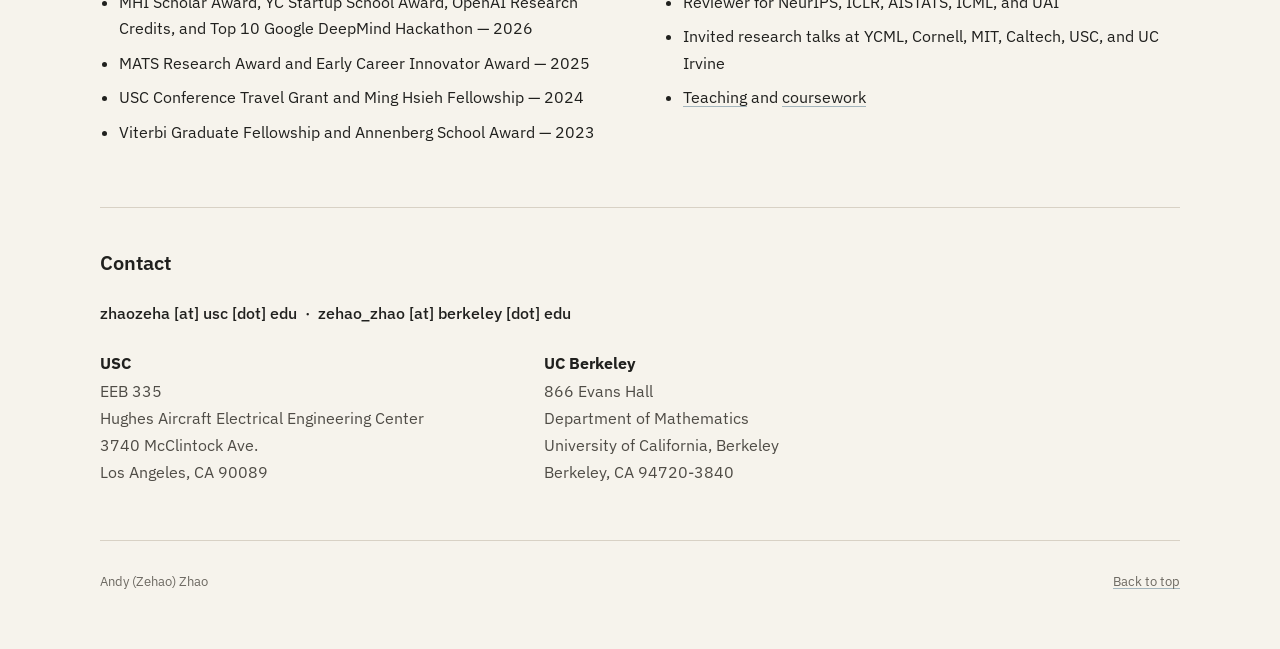
==== commit 354bb75b: "Update USC PhD start year" ====
--- a/index.html
+++ b/index.html
@@ -330,7 +330,7 @@
         <article class="education-entry">
           <img class="entry-mark entry-logo" src="assets/logos/usc.png" alt="USC logo">
           <div>
-            <div class="entry-top"><a class="entry-org" href="https://www.usc.edu/" target="_blank" rel="noopener noreferrer">University of Southern California</a><span class="entry-year">2024–</span></div>
+            <div class="entry-top"><a class="entry-org" href="https://www.usc.edu/" target="_blank" rel="noopener noreferrer">University of Southern California</a><span class="entry-year">2023–</span></div>
             <div class="entry-role">PhD in Electrical Engineering &amp; Computer Science · GPA 4.0/4.0</div>
             <p class="entry-people">Advisor: <a href="https://www.rahuljain.net/" target="_blank" rel="noopener noreferrer">Rahul Jain</a></p>
           </div>
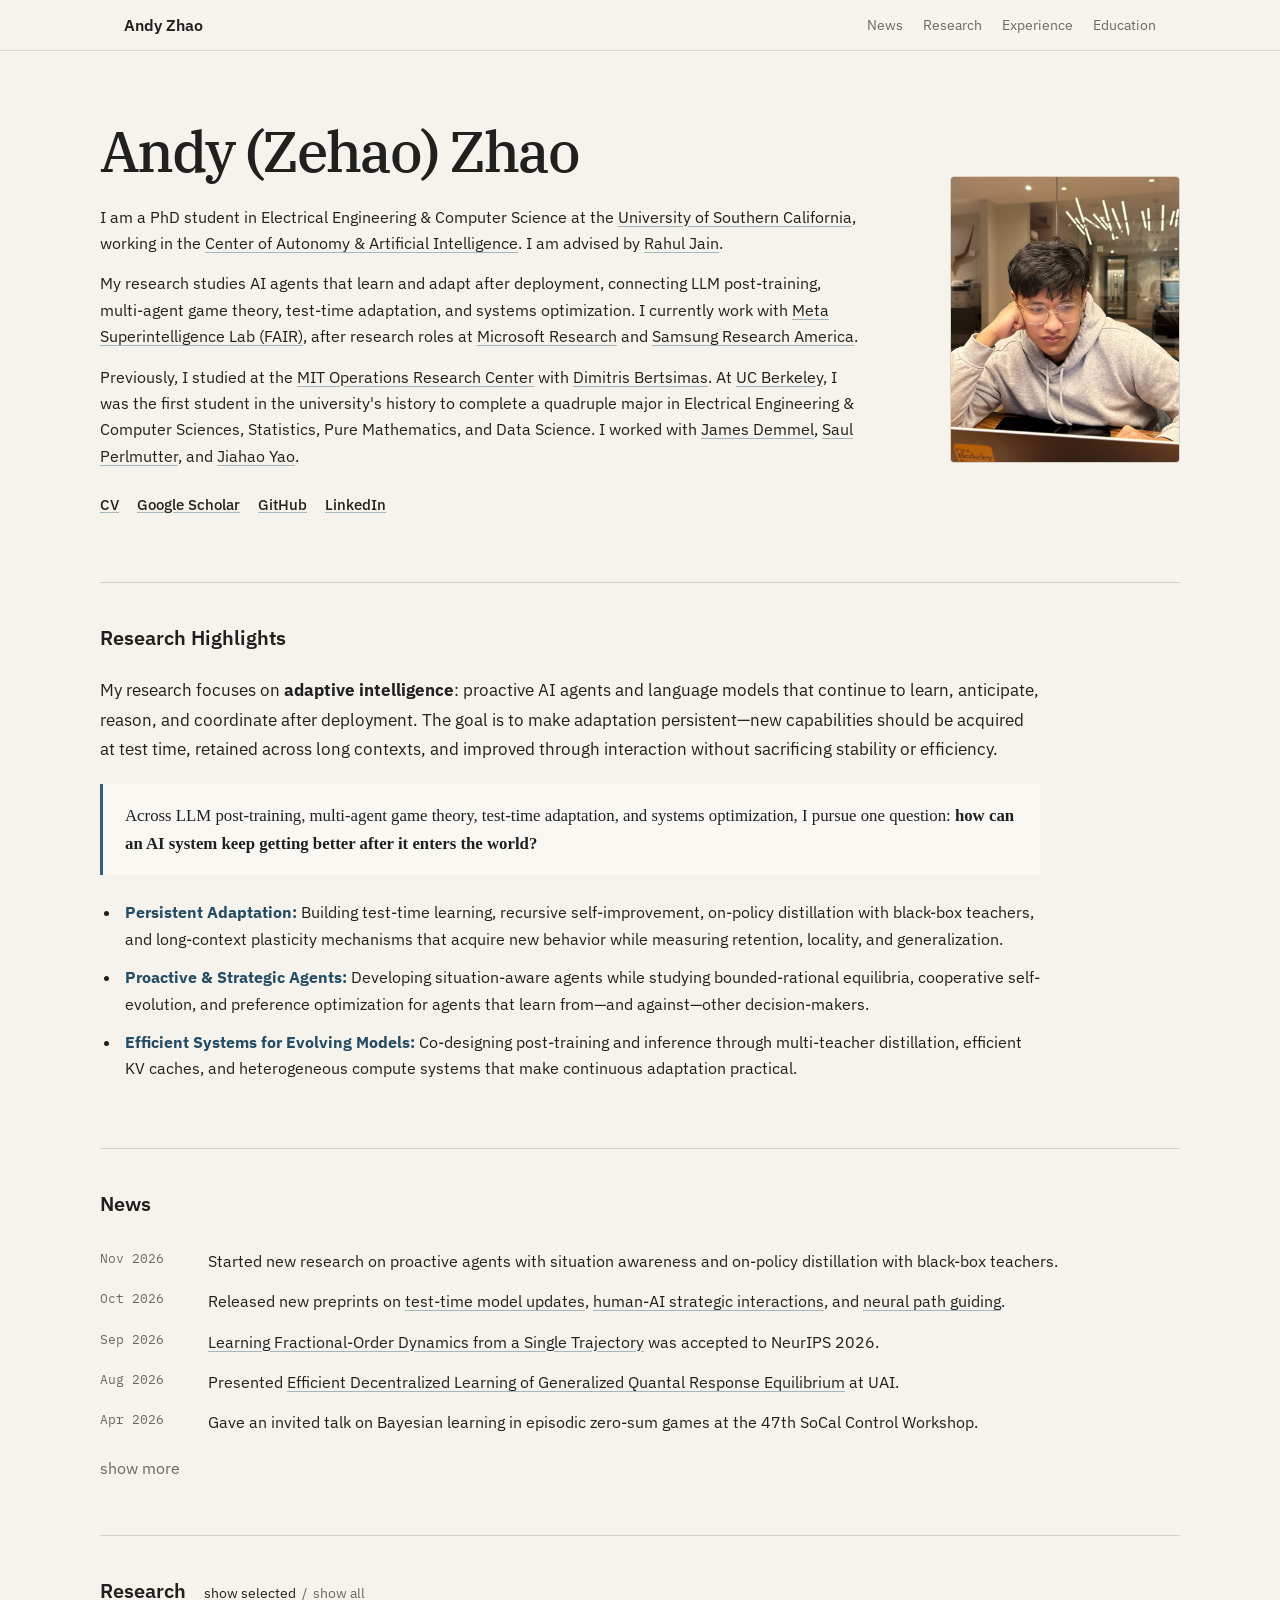
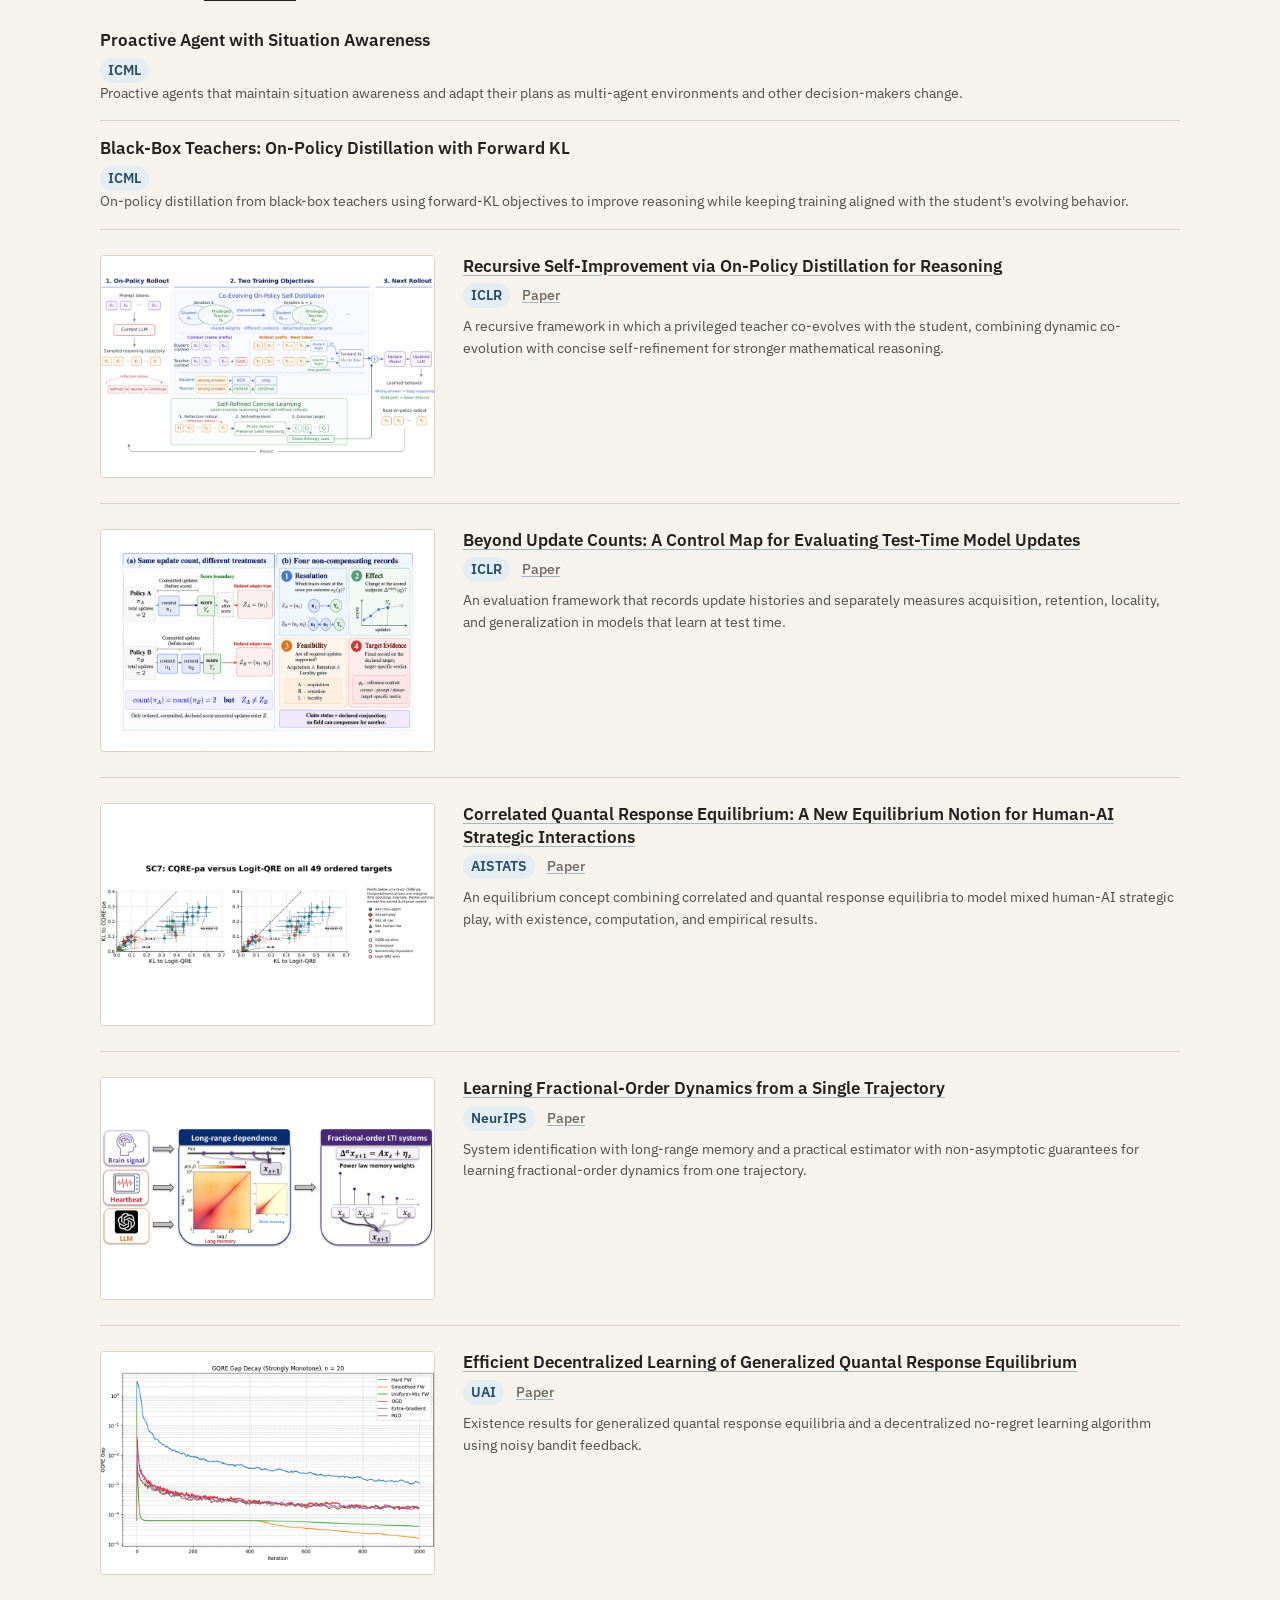
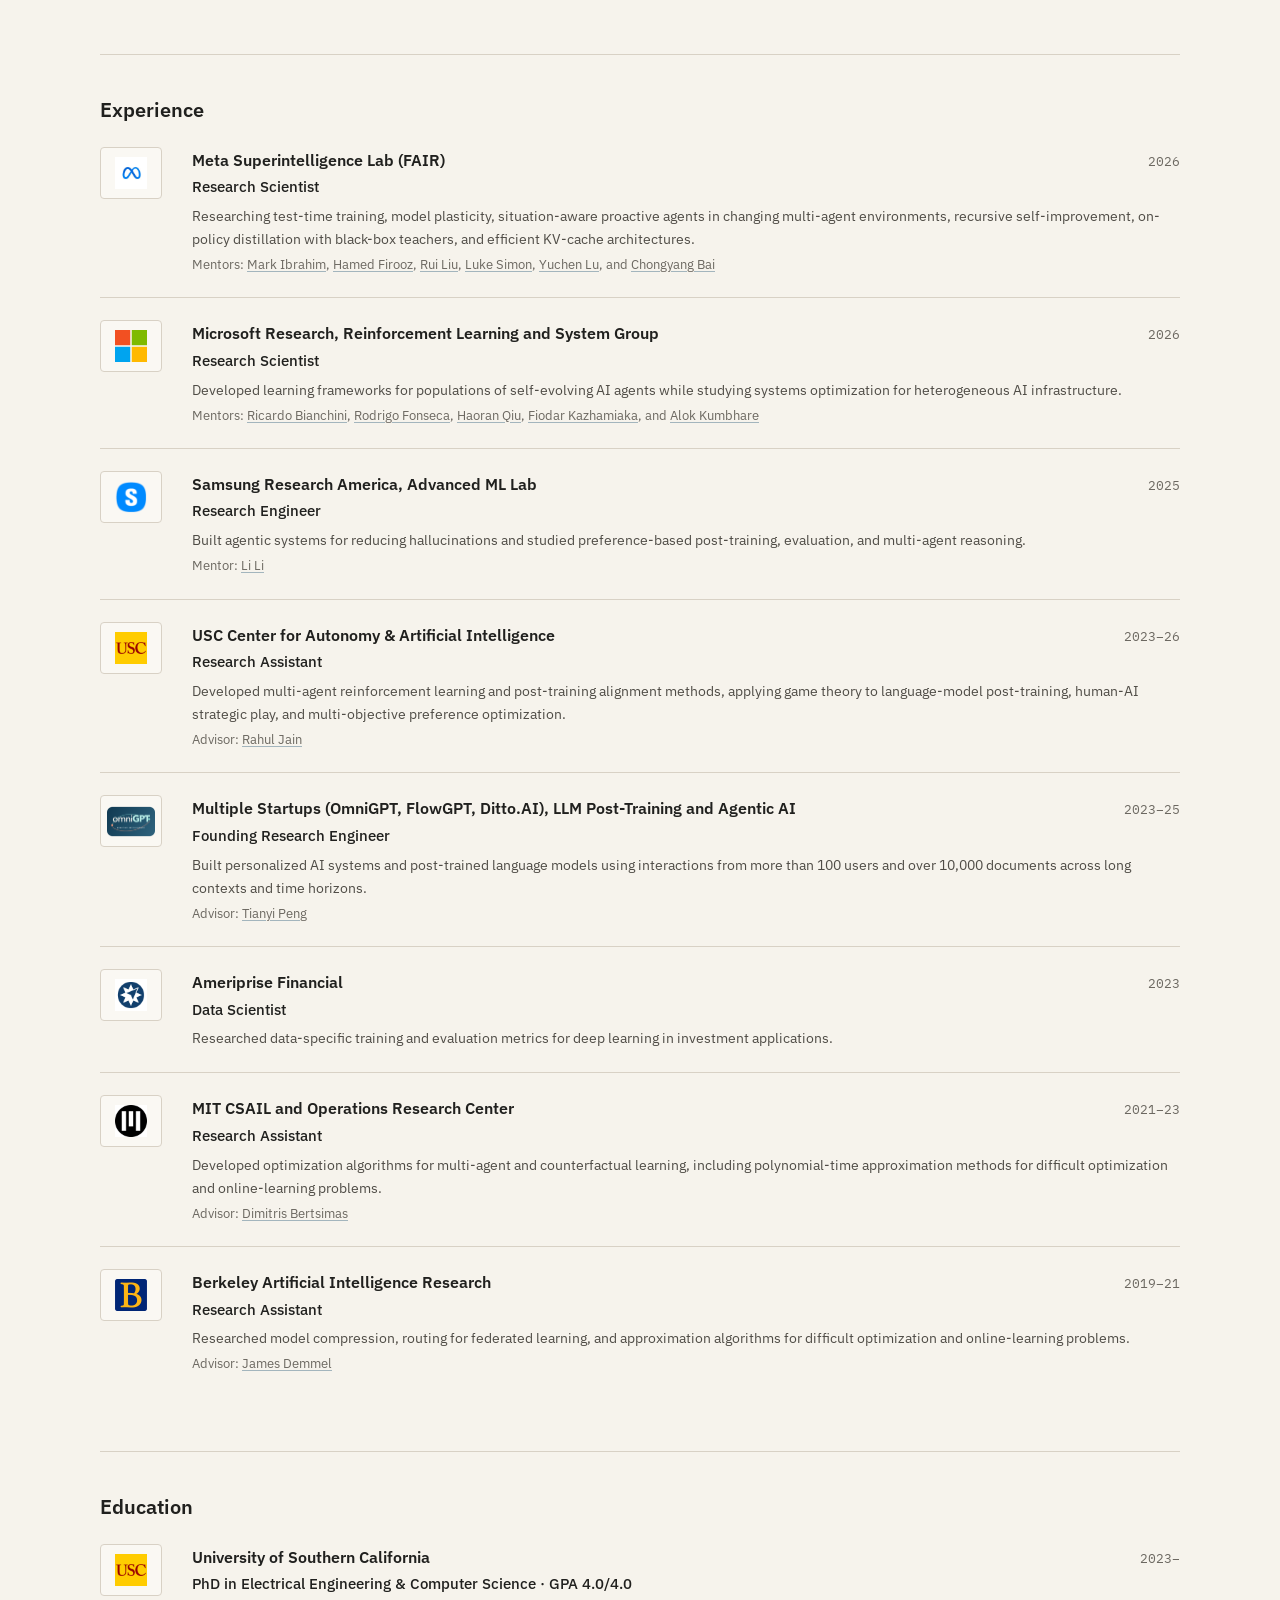
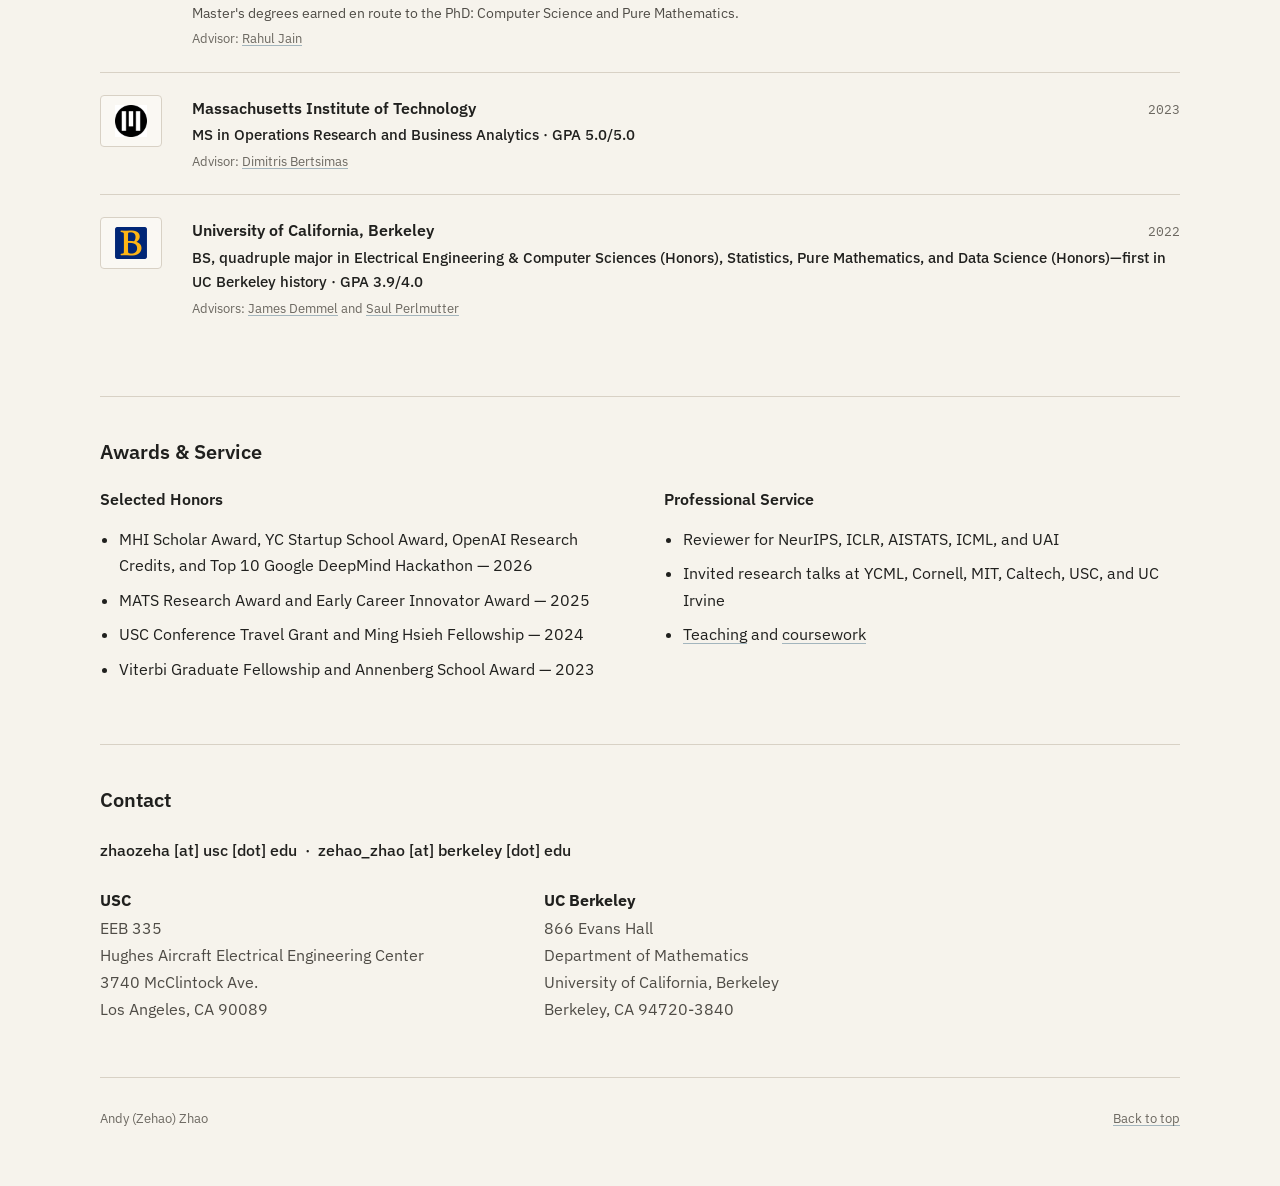
==== commit bd237404: "Sync approved November CV updates" ====
--- a/index.html
+++ b/index.html
@@ -67,8 +67,8 @@
       </div>
       <div class="research-statement">
         <p class="research-statement-lead">
-          My research focuses on <strong>adaptive intelligence</strong>: AI agents and language models that continue to learn,
-          reason, and coordinate after deployment. The goal is to make adaptation persistent—new capabilities should be
+          My research focuses on <strong>adaptive intelligence</strong>: proactive AI agents and language models that continue to learn,
+          anticipate, reason, and coordinate after deployment. The goal is to make adaptation persistent—new capabilities should be
           acquired at test time, retained across long contexts, and improved through interaction without sacrificing stability or efficiency.
         </p>
         <p class="research-thesis">
@@ -76,8 +76,8 @@
           <strong>how can an AI system keep getting better after it enters the world?</strong>
         </p>
         <ul class="research-directions">
-          <li><strong>Persistent Adaptation:</strong> Building test-time learning, recursive self-improvement, and long-context plasticity mechanisms that acquire new behavior while measuring retention, locality, and generalization.</li>
-          <li><strong>Strategic Multi-Agent Learning:</strong> Studying bounded-rational equilibria, cooperative self-evolution, and preference optimization for agents that learn from—and against—other decision-makers.</li>
+          <li><strong>Persistent Adaptation:</strong> Building test-time learning, recursive self-improvement, on-policy distillation with black-box teachers, and long-context plasticity mechanisms that acquire new behavior while measuring retention, locality, and generalization.</li>
+          <li><strong>Proactive &amp; Strategic Agents:</strong> Developing situation-aware agents while studying bounded-rational equilibria, cooperative self-evolution, and preference optimization for agents that learn from—and against—other decision-makers.</li>
           <li><strong>Efficient Systems for Evolving Models:</strong> Co-designing post-training and inference through multi-teacher distillation, efficient KV caches, and heterogeneous compute systems that make continuous adaptation practical.</li>
         </ul>
       </div>
@@ -88,6 +88,7 @@
         <h2 id="news-heading">News</h2>
       </div>
       <ul id="news-list" class="news-list">
+        <li class="news-item"><span class="news-date">Nov 2026</span><span>Started new research on proactive agents with situation awareness and on-policy distillation with black-box teachers.</span></li>
         <li class="news-item"><span class="news-date">Oct 2026</span><span>Released new preprints on <a href="https://arxiv.org/abs/2610.36109" target="_blank" rel="noopener noreferrer">test-time model updates</a>, <a href="https://arxiv.org/abs/2610.29020" target="_blank" rel="noopener noreferrer">human-AI strategic interactions</a>, and <a href="https://arxiv.org/abs/2610.29049" target="_blank" rel="noopener noreferrer">neural path guiding</a>.</span></li>
         <li class="news-item"><span class="news-date">Sep 2026</span><span><a href="https://arxiv.org/abs/2609.18127" target="_blank" rel="noopener noreferrer">Learning Fractional-Order Dynamics from a Single Trajectory</a> was accepted to NeurIPS 2026.</span></li>
         <li class="news-item"><span class="news-date">Aug 2026</span><span>Presented <a href="https://proceedings.mlr.press/v337/zhao26a.html" target="_blank" rel="noopener noreferrer">Efficient Decentralized Learning of Generalized Quantal Response Equilibrium</a> at UAI.</span></li>
@@ -114,6 +115,22 @@
       </div>
 
       <div id="research-list" class="research-list">
+        <article class="publication publication--compact" data-selected="true">
+          <div>
+            <h3>Proactive Agent with Situation Awareness</h3>
+            <div class="publication-meta"><span class="venue">ICML</span></div>
+            <p class="publication-summary">Proactive agents that maintain situation awareness and adapt their plans as multi-agent environments and other decision-makers change.</p>
+          </div>
+        </article>
+
+        <article class="publication publication--compact" data-selected="true">
+          <div>
+            <h3>Black-Box Teachers: On-Policy Distillation with Forward KL</h3>
+            <div class="publication-meta"><span class="venue">ICML</span></div>
+            <p class="publication-summary">On-policy distillation from black-box teachers using forward-KL objectives to improve reasoning while keeping training aligned with the student's evolving behavior.</p>
+          </div>
+        </article>
+
         <article class="publication" data-selected="true">
           <img class="publication-image" src="recursive_self_improvement.png" alt="Overview of recursive self-improvement through on-policy distillation">
           <div>
@@ -136,7 +153,7 @@
           <img class="publication-image" src="cqre.png" alt="Correlated quantal response equilibrium evaluation across strategic games">
           <div>
             <h3><a href="https://arxiv.org/abs/2610.29020" target="_blank" rel="noopener noreferrer">Correlated Quantal Response Equilibrium: A New Equilibrium Notion for Human-AI Strategic Interactions</a></h3>
-            <div class="publication-meta"><span class="venue">NeurIPS</span><span class="publication-links"><a href="https://arxiv.org/abs/2610.29020" target="_blank" rel="noopener noreferrer">Paper</a></span></div>
+            <div class="publication-meta"><span class="venue">AISTATS</span><span class="publication-links"><a href="https://arxiv.org/abs/2610.29020" target="_blank" rel="noopener noreferrer">Paper</a></span></div>
             <p class="publication-summary">An equilibrium concept combining correlated and quantal response equilibria to model mixed human-AI strategic play, with existence, computation, and empirical results.</p>
           </div>
         </article>
@@ -163,7 +180,7 @@
           <img class="publication-image" src="bayesian_episodic.png" alt="Grid-world experiment for Bayesian learning in episodic zero-sum games">
           <div>
             <h3><a href="https://arxiv.org/abs/2603.20604" target="_blank" rel="noopener noreferrer">Bayesian Learning in Episodic Zero-Sum Games</a></h3>
-            <div class="publication-meta"><span class="venue">2026 preprint</span><span class="publication-links"><a href="https://arxiv.org/abs/2603.20604" target="_blank" rel="noopener noreferrer">Paper</a></span></div>
+            <div class="publication-meta"><span class="venue">IEEE TAC</span><span class="publication-links"><a href="https://arxiv.org/abs/2603.20604" target="_blank" rel="noopener noreferrer">Paper</a></span></div>
             <p class="publication-summary">Posterior sampling in unknown finite-horizon zero-sum Markov games, with regret guarantees for symmetric learning and arbitrary opponents.</p>
           </div>
         </article>
@@ -180,7 +197,7 @@
         <article class="publication publication--compact" data-selected="false">
           <div>
             <h3>Forecast, Act, Correct: Prediction Residual-Stability with Fallible Opponent Models</h3>
-            <div class="publication-meta"><span class="venue">ICLR</span></div>
+            <div class="publication-meta"><span class="venue">ICML</span></div>
             <p class="publication-summary">A residual-stability framework for acting against imperfect opponent models, using prediction errors to correct behavior without destabilizing the learning loop.</p>
           </div>
         </article>
@@ -245,7 +262,7 @@
           <div>
             <div class="entry-top"><a class="entry-org" href="https://ai.meta.com/research/" target="_blank" rel="noopener noreferrer">Meta Superintelligence Lab (FAIR)</a><span class="entry-year">2026</span></div>
             <div class="entry-role">Research Scientist</div>
-            <p class="entry-summary">Researching post-training, multi-teacher distillation, test-time training, efficient KV-cache architectures, and persistent long-context adaptation.</p>
+            <p class="entry-summary">Researching test-time training, model plasticity, situation-aware proactive agents in changing multi-agent environments, recursive self-improvement, on-policy distillation with black-box teachers, and efficient KV-cache architectures.</p>
             <p class="entry-people">Mentors:
               <a href="https://markibrahim.me/" target="_blank" rel="noopener noreferrer">Mark Ibrahim</a>,
               <a href="https://firooz.us/" target="_blank" rel="noopener noreferrer">Hamed Firooz</a>,
@@ -284,11 +301,21 @@
         </article>
 
         <article class="experience-entry">
+          <img class="entry-mark entry-logo" src="assets/logos/usc.png" alt="USC logo">
+          <div>
+            <div class="entry-top"><a class="entry-org" href="https://aai.usc.edu/" target="_blank" rel="noopener noreferrer">USC Center for Autonomy &amp; Artificial Intelligence</a><span class="entry-year">2023–26</span></div>
+            <div class="entry-role">Research Assistant</div>
+            <p class="entry-summary">Developed multi-agent reinforcement learning and post-training alignment methods, applying game theory to language-model post-training, human-AI strategic play, and multi-objective preference optimization.</p>
+            <p class="entry-people">Advisor: <a href="https://www.rahuljain.net/" target="_blank" rel="noopener noreferrer">Rahul Jain</a></p>
+          </div>
+        </article>
+
+        <article class="experience-entry">
           <img class="entry-mark entry-logo entry-logo--wide" src="assets/logos/omnigpt.png" alt="omniGPT logo">
           <div>
-            <div class="entry-top"><span class="entry-org">Multiple Startups, LLM Post-Training and Agentic AI</span><span class="entry-year">2023–24</span></div>
+            <div class="entry-top"><span class="entry-org">Multiple Startups (OmniGPT, FlowGPT, Ditto.AI), LLM Post-Training and Agentic AI</span><span class="entry-year">2023–25</span></div>
             <div class="entry-role">Founding Research Engineer</div>
-            <p class="entry-summary">Built personalized AI systems and post-trained language models using interactions from more than 100 users and over 1,000 documents.</p>
+            <p class="entry-summary">Built personalized AI systems and post-trained language models using interactions from more than 100 users and over 10,000 documents across long contexts and time horizons.</p>
             <p class="entry-people">Advisor: <a href="https://business.columbia.edu/faculty/people/tianyi-peng" target="_blank" rel="noopener noreferrer">Tianyi Peng</a></p>
           </div>
         </article>
@@ -305,9 +332,9 @@
         <article class="experience-entry">
           <img class="entry-mark entry-logo" src="assets/logos/mit.png" alt="MIT logo">
           <div>
-            <div class="entry-top"><a class="entry-org" href="https://www.mit.edu/" target="_blank" rel="noopener noreferrer">Massachusetts Institute of Technology</a><span class="entry-year">2021–23</span></div>
+            <div class="entry-top"><a class="entry-org" href="https://www.csail.mit.edu/" target="_blank" rel="noopener noreferrer">MIT CSAIL and Operations Research Center</a><span class="entry-year">2021–23</span></div>
             <div class="entry-role">Research Assistant</div>
-            <p class="entry-summary">Developed algorithms for multi-agent game theory, language-model post-training, and autonomous systems.</p>
+            <p class="entry-summary">Developed optimization algorithms for multi-agent and counterfactual learning, including polynomial-time approximation methods for difficult optimization and online-learning problems.</p>
             <p class="entry-people">Advisor: <a href="https://mitsloan.mit.edu/faculty/directory/dimitris-bertsimas" target="_blank" rel="noopener noreferrer">Dimitris Bertsimas</a></p>
           </div>
         </article>
@@ -332,6 +359,7 @@
           <div>
             <div class="entry-top"><a class="entry-org" href="https://www.usc.edu/" target="_blank" rel="noopener noreferrer">University of Southern California</a><span class="entry-year">2023–</span></div>
             <div class="entry-role">PhD in Electrical Engineering &amp; Computer Science · GPA 4.0/4.0</div>
+            <p class="entry-summary">Master's degrees earned en route to the PhD: Computer Science and Pure Mathematics.</p>
             <p class="entry-people">Advisor: <a href="https://www.rahuljain.net/" target="_blank" rel="noopener noreferrer">Rahul Jain</a></p>
           </div>
         </article>
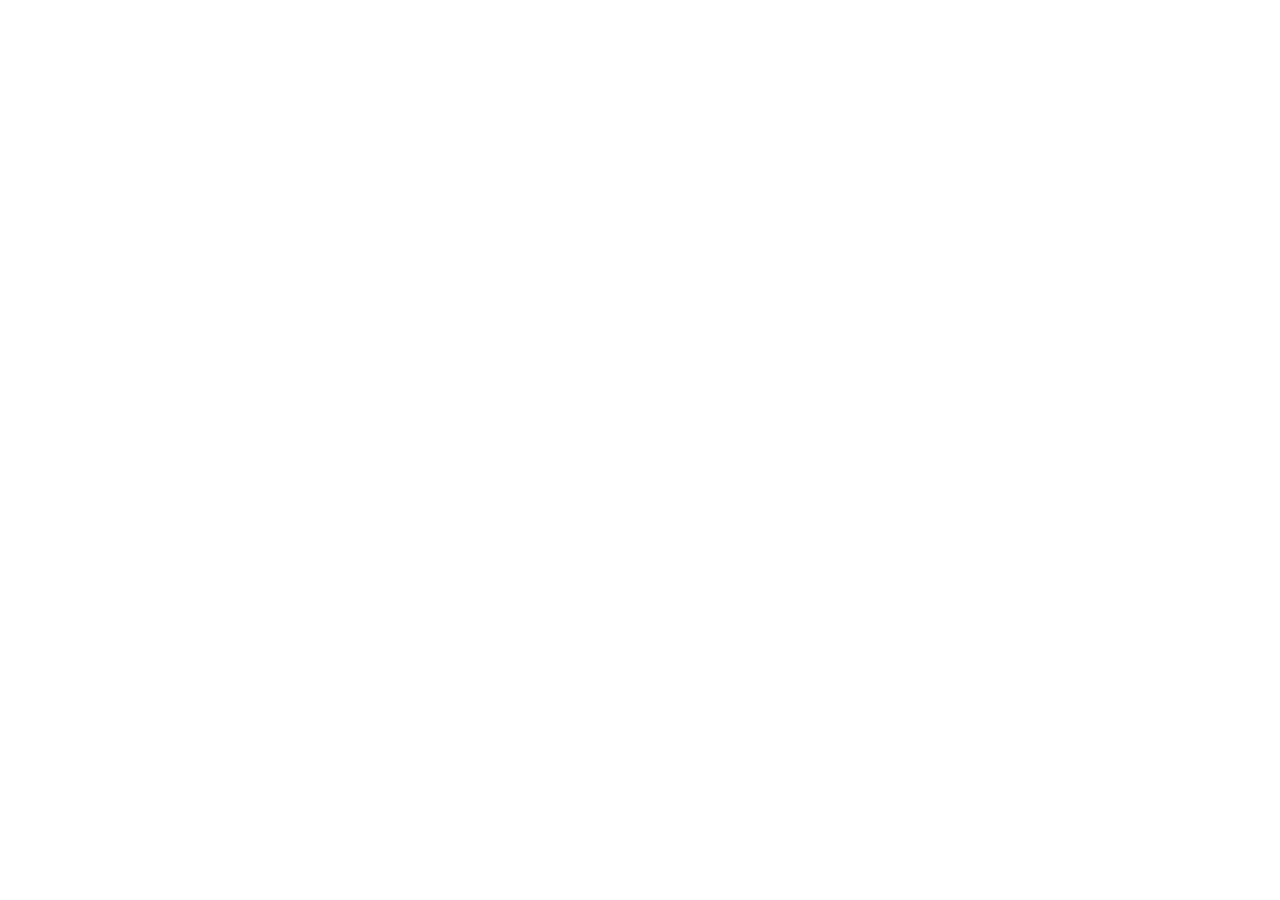
==== commit 97431205: "Redirect project site to canonical homepage" ====
--- a/index.html
+++ b/index.html
@@ -1,443 +1,17 @@
-<!DOCTYPE html>
+<!doctype html>
 <html lang="en">
 <head>
-  <meta charset="UTF-8">
-  <meta name="viewport" content="width=device-width, initial-scale=1.0">
-  <meta name="description" content="Andy (Zehao) Zhao — research in adaptive AI, LLM post-training, multi-agent learning, and AI systems.">
-  <title>Andy (Zehao) Zhao</title>
-  <link rel="preconnect" href="https://fonts.googleapis.com">
-  <link rel="preconnect" href="https://fonts.gstatic.com" crossorigin>
-  <link href="https://fonts.googleapis.com/css2?family=IBM+Plex+Mono:wght@500&amp;family=IBM+Plex+Sans:wght@400;500;600&amp;family=IBM+Plex+Serif:wght@500&amp;display=swap" rel="stylesheet">
-  <link rel="stylesheet" href="homepage.css?v=20261114d">
+  <meta charset="utf-8">
+  <meta name="viewport" content="width=device-width, initial-scale=1">
+  <title>Andy (Zehao) Zhao | AI Researcher</title>
+  <meta name="robots" content="noindex, follow">
+  <link rel="canonical" href="https://zehao.org/">
+  <meta http-equiv="refresh" content="0; url=https://zehao.org/">
+  <script>
+    window.location.replace("https://zehao.org/" + window.location.hash);
+  </script>
 </head>
 <body>
-  <a class="skip-link" href="#main">Skip to content</a>
-
-  <nav class="site-nav" aria-label="Primary navigation">
-    <div class="site-nav-inner">
-      <a class="site-wordmark" href="#top">Andy Zhao</a>
-      <div class="site-nav-links">
-        <a href="#news">News</a>
-        <a href="#research">Research</a>
-        <a href="#experience">Experience</a>
-        <a href="#education">Education</a>
-      </div>
-    </div>
-  </nav>
-
-  <main id="main" class="page">
-    <header id="top" class="hero">
-      <div class="hero-copy">
-        <h1>Andy (Zehao) Zhao</h1>
-        <p>
-          I am a PhD student in Electrical Engineering &amp; Computer Science at the
-          <a href="https://www.usc.edu/" target="_blank" rel="noopener noreferrer">University of Southern California</a>,
-          working in the <a href="https://aai.usc.edu/" target="_blank" rel="noopener noreferrer">Center of Autonomy &amp; Artificial Intelligence</a>.
-          I am advised by <a href="https://www.rahuljain.net/" target="_blank" rel="noopener noreferrer">Rahul Jain</a>.
-        </p>
-        <p>
-          My research studies AI agents that learn and adapt after deployment, connecting LLM post-training,
-          multi-agent game theory, test-time adaptation, and systems optimization. I currently work with
-          <a href="https://ai.meta.com/research/" target="_blank" rel="noopener noreferrer">Meta Superintelligence Lab (FAIR)</a>,
-          after research roles at <a href="https://www.microsoft.com/en-us/research/" target="_blank" rel="noopener noreferrer">Microsoft Research</a>
-          and <a href="https://sra.samsung.com/" target="_blank" rel="noopener noreferrer">Samsung Research America</a>.
-        </p>
-        <p>
-          Previously, I studied at the <a href="https://orc.mit.edu/" target="_blank" rel="noopener noreferrer">MIT Operations Research Center</a>
-          with <a href="https://mitsloan.mit.edu/faculty/directory/dimitris-bertsimas" target="_blank" rel="noopener noreferrer">Dimitris Bertsimas</a>.
-          At <a href="https://www.berkeley.edu/" target="_blank" rel="noopener noreferrer">UC Berkeley</a>, I was the first student in the university's history
-          to complete a quadruple major in Electrical Engineering &amp; Computer Sciences, Statistics, Pure Mathematics, and Data Science. I worked with
-          <a href="https://people.eecs.berkeley.edu/~demmel/" target="_blank" rel="noopener noreferrer">James Demmel</a>,
-          <a href="https://physics.berkeley.edu/people/faculty/saul-perlmutter" target="_blank" rel="noopener noreferrer">Saul Perlmutter</a>, and
-          <a href="https://jiahaoyao.github.io/" target="_blank" rel="noopener noreferrer">Jiahao Yao</a>.
-        </p>
-        <div class="profile-links" aria-label="Profile links">
-          <a href="AndyZhao_cv.pdf" target="_blank" rel="noopener noreferrer">CV</a>
-          <a href="https://scholar.google.com/citations?user=vd1CoNIAAAAJ&amp;hl=en" target="_blank" rel="noopener noreferrer">Google Scholar</a>
-          <a href="https://github.com/zehao-zhao" target="_blank" rel="noopener noreferrer">GitHub</a>
-          <a href="https://www.linkedin.com/in/zehao-zhao/" target="_blank" rel="noopener noreferrer">LinkedIn</a>
-        </div>
-      </div>
-      <img class="hero-photo" src="profile.png" alt="Portrait of Andy (Zehao) Zhao">
-    </header>
-
-    <section class="research-highlights" aria-labelledby="research-highlights-heading">
-      <div class="section-heading">
-        <h2 id="research-highlights-heading">Research Highlights</h2>
-      </div>
-      <div class="research-statement">
-        <p class="research-statement-lead">
-          My research focuses on <strong>adaptive intelligence</strong>: proactive AI agents and language models that continue to learn,
-          anticipate, reason, and coordinate after deployment. The goal is to make adaptation persistent—new capabilities should be
-          acquired at test time, retained across long contexts, and improved through interaction without sacrificing stability or efficiency.
-        </p>
-        <p class="research-thesis">
-          Across LLM post-training, multi-agent game theory, test-time adaptation, and systems optimization, I pursue one question:
-          <strong>how can an AI system keep getting better after it enters the world?</strong>
-        </p>
-        <ul class="research-directions">
-          <li><strong>Persistent Adaptation:</strong> Building test-time learning, recursive self-improvement, on-policy distillation with black-box teachers, and long-context plasticity mechanisms that acquire new behavior while measuring retention, locality, and generalization.</li>
-          <li><strong>Proactive &amp; Strategic Agents:</strong> Developing situation-aware agents while studying bounded-rational equilibria, cooperative self-evolution, and preference optimization for agents that learn from—and against—other decision-makers.</li>
-          <li><strong>Efficient Systems for Evolving Models:</strong> Co-designing post-training and inference through multi-teacher distillation, efficient KV caches, and heterogeneous compute systems that make continuous adaptation practical.</li>
-        </ul>
-      </div>
-    </section>
-
-    <section id="news" aria-labelledby="news-heading">
-      <div class="section-heading">
-        <h2 id="news-heading">News</h2>
-      </div>
-      <ul id="news-list" class="news-list">
-        <li class="news-item"><span class="news-date">Nov 2026</span><span>Started new research on proactive agents with situation awareness and on-policy distillation with black-box teachers.</span></li>
-        <li class="news-item"><span class="news-date">Oct 2026</span><span>Released new preprints on <a href="https://arxiv.org/abs/2610.36109" target="_blank" rel="noopener noreferrer">test-time model updates</a>, <a href="https://arxiv.org/abs/2610.29020" target="_blank" rel="noopener noreferrer">human-AI strategic interactions</a>, and <a href="https://arxiv.org/abs/2610.29049" target="_blank" rel="noopener noreferrer">neural path guiding</a>.</span></li>
-        <li class="news-item"><span class="news-date">Sep 2026</span><span><a href="https://arxiv.org/abs/2609.18127" target="_blank" rel="noopener noreferrer">Learning Fractional-Order Dynamics from a Single Trajectory</a> was accepted to NeurIPS 2026.</span></li>
-        <li class="news-item"><span class="news-date">Aug 2026</span><span>Presented <a href="https://proceedings.mlr.press/v337/zhao26a.html" target="_blank" rel="noopener noreferrer">Efficient Decentralized Learning of Generalized Quantal Response Equilibrium</a> at UAI.</span></li>
-        <li class="news-item"><span class="news-date">Apr 2026</span><span>Gave an invited talk on Bayesian learning in episodic zero-sum games at the 47th SoCal Control Workshop.</span></li>
-        <li class="news-item" data-extra="true"><span class="news-date">2026</span><span>Received the MHI Scholar Award and OpenAI Research Credits; placed in the top 10 at the Google DeepMind Hackathon.</span></li>
-        <li class="news-item" data-extra="true"><span class="news-date">Dec 2025</span><span>Completed MATS 9.0 research on <a href="https://drive.google.com/file/d/1PY93YNRNOj7x-funYd4n28FbBvenAmts/view?usp=sharing" target="_blank" rel="noopener noreferrer">interpretable feature circuits in LLM reasoning</a>.</span></li>
-        <li class="news-item" data-extra="true"><span class="news-date">Jul 2025</span><span>Gave an invited talk at Samsung Advanced ML Lab on evaluating agentic systems and multi-agent LLM post-training.</span></li>
-        <li class="news-item" data-extra="true"><span class="news-date">May 2025</span><span>Joined Samsung Research America's Advanced ML Lab.</span></li>
-        <li class="news-item" data-extra="true"><span class="news-date">Feb 2025</span><span>Received the Early Career Innovator Award.</span></li>
-        <li class="news-item" data-extra="true"><span class="news-date">Sep 2024</span><span>Received the Ming Hsieh Fellowship.</span></li>
-        <li class="news-item" data-extra="true"><span class="news-date">Feb 2024</span><span>Received the Viterbi Graduate Fellowship and Annenberg School Award.</span></li>
-      </ul>
-      <button id="news-toggle" class="text-button news-toggle interactive-controls" type="button" aria-expanded="false" aria-controls="news-list">show more</button>
-    </section>
-
-    <section id="research" aria-labelledby="research-heading">
-      <div class="section-heading section-heading--research">
-        <h2 id="research-heading">Research</h2>
-        <div class="research-filter interactive-controls" aria-label="Research filter">
-          <button class="text-button is-active" type="button" data-research-filter="selected" aria-pressed="true">show selected</button>
-          <span aria-hidden="true">/</span>
-          <button class="text-button" type="button" data-research-filter="all" aria-pressed="false">show all</button>
-        </div>
-      </div>
-
-      <div id="research-list" class="research-list">
-        <article class="publication publication--compact" data-selected="true">
-          <div>
-            <h3>Proactive Agent with Situation Awareness</h3>
-            <div class="publication-meta"><span class="venue">ICML</span></div>
-            <p class="publication-summary">Proactive agents that maintain situation awareness and adapt their plans as multi-agent environments and other decision-makers change.</p>
-          </div>
-        </article>
-
-        <article class="publication publication--compact" data-selected="true">
-          <div>
-            <h3>Black-Box Teachers: On-Policy Distillation with Forward KL</h3>
-            <div class="publication-meta"><span class="venue">ICML</span></div>
-            <p class="publication-summary">On-policy distillation from black-box teachers using forward-KL objectives to improve reasoning while keeping training aligned with the student's evolving behavior.</p>
-          </div>
-        </article>
-
-        <article class="publication" data-selected="true">
-          <img class="publication-image" src="recursive_self_improvement.png" alt="Overview of recursive self-improvement through on-policy distillation">
-          <div>
-            <h3><a href="https://arxiv.org/abs/2609.30652" target="_blank" rel="noopener noreferrer">Recursive Self-Improvement via On-Policy Distillation for Reasoning</a></h3>
-            <div class="publication-meta"><span class="venue">ICLR</span><span class="publication-links"><a href="https://arxiv.org/abs/2609.30652" target="_blank" rel="noopener noreferrer">Paper</a></span></div>
-            <p class="publication-summary">A recursive framework in which a privileged teacher co-evolves with the student, combining dynamic co-evolution with concise self-refinement for stronger mathematical reasoning.</p>
-          </div>
-        </article>
-
-        <article class="publication" data-selected="true">
-          <img class="publication-image" src="control_map.png" alt="Control Map framework for evaluating test-time model updates">
-          <div>
-            <h3><a href="https://arxiv.org/abs/2610.36109" target="_blank" rel="noopener noreferrer">Beyond Update Counts: A Control Map for Evaluating Test-Time Model Updates</a></h3>
-            <div class="publication-meta"><span class="venue">ICLR</span><span class="publication-links"><a href="https://arxiv.org/abs/2610.36109" target="_blank" rel="noopener noreferrer">Paper</a></span></div>
-            <p class="publication-summary">An evaluation framework that records update histories and separately measures acquisition, retention, locality, and generalization in models that learn at test time.</p>
-          </div>
-        </article>
-
-        <article class="publication" data-selected="true">
-          <img class="publication-image" src="cqre.png" alt="Correlated quantal response equilibrium evaluation across strategic games">
-          <div>
-            <h3><a href="https://arxiv.org/abs/2610.29020" target="_blank" rel="noopener noreferrer">Correlated Quantal Response Equilibrium: A New Equilibrium Notion for Human-AI Strategic Interactions</a></h3>
-            <div class="publication-meta"><span class="venue">AISTATS</span><span class="publication-links"><a href="https://arxiv.org/abs/2610.29020" target="_blank" rel="noopener noreferrer">Paper</a></span></div>
-            <p class="publication-summary">An equilibrium concept combining correlated and quantal response equilibria to model mixed human-AI strategic play, with existence, computation, and empirical results.</p>
-          </div>
-        </article>
-
-        <article class="publication" data-selected="true">
-          <img class="publication-image" src="fractional_dynamics.png" alt="Fractional-order dynamics learning results from a single trajectory">
-          <div>
-            <h3><a href="https://arxiv.org/abs/2609.18127" target="_blank" rel="noopener noreferrer">Learning Fractional-Order Dynamics from a Single Trajectory</a></h3>
-            <div class="publication-meta"><span class="venue">NeurIPS</span><span class="publication-links"><a href="https://arxiv.org/abs/2609.18127" target="_blank" rel="noopener noreferrer">Paper</a></span></div>
-            <p class="publication-summary">System identification with long-range memory and a practical estimator with non-asymptotic guarantees for learning fractional-order dynamics from one trajectory.</p>
-          </div>
-        </article>
-
-        <article class="publication" data-selected="true">
-          <img class="publication-image" src="gqre.png" alt="Convergence results for decentralized learning of generalized quantal response equilibrium">
-          <div>
-            <h3><a href="https://proceedings.mlr.press/v337/zhao26a.html" target="_blank" rel="noopener noreferrer">Efficient Decentralized Learning of Generalized Quantal Response Equilibrium</a></h3>
-            <div class="publication-meta"><span class="venue">UAI</span><span class="publication-links"><a href="https://proceedings.mlr.press/v337/zhao26a.html" target="_blank" rel="noopener noreferrer">Paper</a></span></div>
-            <p class="publication-summary">Existence results for generalized quantal response equilibria and a decentralized no-regret learning algorithm using noisy bandit feedback.</p>
-          </div>
-        </article>
-
-        <article class="publication" data-selected="false">
-          <img class="publication-image" src="bayesian_episodic.png" alt="Grid-world experiment for Bayesian learning in episodic zero-sum games">
-          <div>
-            <h3><a href="https://arxiv.org/abs/2603.20604" target="_blank" rel="noopener noreferrer">Bayesian Learning in Episodic Zero-Sum Games</a></h3>
-            <div class="publication-meta"><span class="venue">IEEE TAC</span><span class="publication-links"><a href="https://arxiv.org/abs/2603.20604" target="_blank" rel="noopener noreferrer">Paper</a></span></div>
-            <p class="publication-summary">Posterior sampling in unknown finite-horizon zero-sum Markov games, with regret guarantees for symmetric learning and arbitrary opponents.</p>
-          </div>
-        </article>
-
-        <article class="publication" data-selected="false">
-          <img class="publication-image" src="art_mpg.png" alt="Rendered scene comparison for autoregressive manifold path guiding">
-          <div>
-            <h3><a href="https://arxiv.org/abs/2610.29049" target="_blank" rel="noopener noreferrer">ART-MPG: Autoregressive R/T Manifold Path Guiding</a></h3>
-            <div class="publication-meta"><span class="venue">2026 preprint</span><span class="publication-links"><a href="https://arxiv.org/abs/2610.29049" target="_blank" rel="noopener noreferrer">Paper</a></span></div>
-            <p class="publication-summary">Topology-conditioned neural sampling for specular light transport, improving rendering error and stability across fourteen scenes.</p>
-          </div>
-        </article>
-
-        <article class="publication publication--compact" data-selected="false">
-          <div>
-            <h3>Forecast, Act, Correct: Prediction Residual-Stability with Fallible Opponent Models</h3>
-            <div class="publication-meta"><span class="venue">ICML</span></div>
-            <p class="publication-summary">A residual-stability framework for acting against imperfect opponent models, using prediction errors to correct behavior without destabilizing the learning loop.</p>
-          </div>
-        </article>
-        <article class="publication publication--compact" data-selected="false">
-          <div>
-            <h3>Hierarchical Plasticity: Test-Time Adaptation in Long-Context Transformers</h3>
-            <div class="publication-meta"><span class="venue">ICLR</span></div>
-            <p class="publication-summary">A hierarchical approach to test-time adaptation that coordinates fast local updates, working memory, and slower model changes across long contexts.</p>
-          </div>
-        </article>
-        <article class="publication publication--compact" data-selected="false">
-          <div>
-            <h3>Co-evolutionary Cooperative Game for Multi-Self-Evolving AI Agents: Bounded-Context Equilibrium</h3>
-            <div class="publication-meta"><span class="venue">AAAI</span></div>
-            <p class="publication-summary">A cooperative-game formulation for populations of self-evolving agents whose policies and shared knowledge adapt under bounded context.</p>
-          </div>
-        </article>
-        <article class="publication publication--compact" data-selected="false">
-          <div>
-            <h3>Multi-Agent DPO in Strategic Reasoning for LLM Post-Training</h3>
-            <div class="publication-meta"><span class="venue">ICLR</span></div>
-            <p class="publication-summary">Preference optimization for strategic multi-agent reasoning, aligning language-model policies through comparisons shaped by interacting opponents and collaborators.</p>
-          </div>
-        </article>
-        <article class="publication publication--compact" data-selected="false">
-          <div>
-            <h3><a href="https://doi.org/10.1016/j.margeo.2021.106628" target="_blank" rel="noopener noreferrer">Automatic shoreline extraction and change detection: A study on the southeast coast of Bangladesh</a></h3>
-            <div class="publication-meta"><span>Marine Geology, 2021</span><span class="publication-links"><a href="https://doi.org/10.1016/j.margeo.2021.106628" target="_blank" rel="noopener noreferrer">Paper</a></span></div>
-            <p class="publication-summary">An automated remote-sensing workflow for extracting forty years of shoreline positions and quantifying erosion and accretion along Bangladesh's southeast coast.</p>
-          </div>
-        </article>
-        <article class="publication publication--compact" data-selected="false">
-          <div>
-            <h3><a href="https://arxiv.org/abs/2011.04130" target="_blank" rel="noopener noreferrer">Performance Optimization on Practical Quantum Random Number Generators</a></h3>
-            <div class="publication-meta"><span><em>Physical Review Letters</em>, 2020</span><span class="publication-links"><a href="https://arxiv.org/abs/2011.04130" target="_blank" rel="noopener noreferrer">Paper</a></span></div>
-            <p class="publication-summary">Improves min-entropy evaluation for laser phase-noise generators and accelerates Toeplitz-matrix post-processing with fast Fourier transforms.</p>
-          </div>
-        </article>
-        <article class="publication publication--compact" data-selected="false">
-          <div>
-            <h3><a href="https://doi.org/10.1088/1742-6596/887/1/012078" target="_blank" rel="noopener noreferrer">Intelligent detection and removing of straight periodic streaks on digital images</a></h3>
-            <div class="publication-meta"><span>Journal of Physics: Conference Series, 2017</span><span class="publication-links"><a href="https://doi.org/10.1088/1742-6596/887/1/012078" target="_blank" rel="noopener noreferrer">Paper</a></span></div>
-            <p class="publication-summary">Detects straight periodic streak artifacts through their frequency-domain structure and removes them while preserving the underlying image.</p>
-          </div>
-        </article>
-        <article class="publication" data-selected="false">
-          <img class="publication-image" src="assets/research/land-release-colombia.webp" alt="Satellite map of land-release assessment areas around San Carlos, Colombia">
-          <div>
-            <h3>Land Release Impact Assessment in Colombia</h3>
-            <div class="publication-meta"><span>United Nations Open Science and Open Scholarship Conference, 2022</span><span class="publication-links"><a href="assets/projects/unops-land-release-impact-assessment.pdf">Project report</a><a href="assets/projects/unops-land-release-summary.pdf">Summary</a><a href="assets/projects/unops-land-release-presentation.pptx">Slides</a></span></div>
-            <p class="publication-summary">Machine-learning analysis of pre- and post-clearance satellite imagery to identify buildings, roads, and land cover and support evaluation of mine-action interventions.</p>
-          </div>
-        </article>
-      </div>
-    </section>
-
-    <section id="experience" aria-labelledby="experience-heading">
-      <div class="section-heading"><h2 id="experience-heading">Experience</h2></div>
-      <div class="experience-list">
-        <article class="experience-entry">
-          <img class="entry-mark entry-logo" src="assets/logos/meta.png" alt="Meta logo">
-          <div>
-            <div class="entry-top"><a class="entry-org" href="https://ai.meta.com/research/" target="_blank" rel="noopener noreferrer">Meta Superintelligence Lab (FAIR)</a><span class="entry-year">2026</span></div>
-            <div class="entry-role">Research Scientist</div>
-            <p class="entry-summary">Researching test-time training, model plasticity, situation-aware proactive agents in changing multi-agent environments, recursive self-improvement, on-policy distillation with black-box teachers, and efficient KV-cache architectures.</p>
-            <p class="entry-people">Mentors:
-              <a href="https://markibrahim.me/" target="_blank" rel="noopener noreferrer">Mark Ibrahim</a>,
-              <a href="https://firooz.us/" target="_blank" rel="noopener noreferrer">Hamed Firooz</a>,
-              <a href="https://scholar.google.com/citations?user=UT_1yjgAAAAJ&amp;hl=en" target="_blank" rel="noopener noreferrer">Rui Liu</a>,
-              <a href="https://scholar.google.com/citations?user=AVOFGX0AAAAJ&amp;hl=en" target="_blank" rel="noopener noreferrer">Luke Simon</a>,
-              <a href="https://scholar.google.com/citations?user=76KsLBQAAAAJ&amp;hl=en" target="_blank" rel="noopener noreferrer">Yuchen Lu</a>, and
-              <a href="https://scholar.google.com/citations?user=qwkzgycAAAAJ&amp;hl=en" target="_blank" rel="noopener noreferrer">Chongyang Bai</a>
-            </p>
-          </div>
-        </article>
-
-        <article class="experience-entry">
-          <img class="entry-mark entry-logo" src="assets/logos/microsoft.png" alt="Microsoft logo">
-          <div>
-            <div class="entry-top"><a class="entry-org" href="https://www.microsoft.com/en-us/research/" target="_blank" rel="noopener noreferrer">Microsoft Research, Reinforcement Learning and System Group</a><span class="entry-year">2026</span></div>
-            <div class="entry-role">Research Scientist</div>
-            <p class="entry-summary">Developed learning frameworks for populations of self-evolving AI agents while studying systems optimization for heterogeneous AI infrastructure.</p>
-            <p class="entry-people">Mentors:
-              <a href="https://www.microsoft.com/en-us/research/people/ricardob/" target="_blank" rel="noopener noreferrer">Ricardo Bianchini</a>,
-              <a href="https://www.microsoft.com/en-us/research/people/rofons/" target="_blank" rel="noopener noreferrer">Rodrigo Fonseca</a>,
-              <a href="https://haoran-qiu.com/" target="_blank" rel="noopener noreferrer">Haoran Qiu</a>,
-              <a href="https://www.microsoft.com/en-us/research/people/fkazhamiaka/" target="_blank" rel="noopener noreferrer">Fiodar Kazhamiaka</a>, and
-              <a href="https://www.microsoft.com/en-us/research/people/alok-kumbhare/" target="_blank" rel="noopener noreferrer">Alok Kumbhare</a>
-            </p>
-          </div>
-        </article>
-
-        <article class="experience-entry">
-          <img class="entry-mark entry-logo" src="assets/logos/samsung.png" alt="Samsung logo">
-          <div>
-            <div class="entry-top"><a class="entry-org" href="https://sra.samsung.com/" target="_blank" rel="noopener noreferrer">Samsung Research America, Advanced ML Lab</a><span class="entry-year">2025</span></div>
-            <div class="entry-role">Research Engineer</div>
-            <p class="entry-summary">Built agentic systems for reducing hallucinations and studied preference-based post-training, evaluation, and multi-agent reasoning.</p>
-            <p class="entry-people">Mentor: <a href="https://scholar.google.com/citations?user=FPcI7HkAAAAJ&amp;hl=en" target="_blank" rel="noopener noreferrer">Li Li</a></p>
-          </div>
-        </article>
-
-        <article class="experience-entry">
-          <img class="entry-mark entry-logo" src="assets/logos/usc.png" alt="USC logo">
-          <div>
-            <div class="entry-top"><a class="entry-org" href="https://aai.usc.edu/" target="_blank" rel="noopener noreferrer">USC Center for Autonomy &amp; Artificial Intelligence</a><span class="entry-year">2023–26</span></div>
-            <div class="entry-role">Research Assistant</div>
-            <p class="entry-summary">Developed multi-agent reinforcement learning and post-training alignment methods, applying game theory to language-model post-training, human-AI strategic play, and multi-objective preference optimization.</p>
-            <p class="entry-people">Advisor: <a href="https://www.rahuljain.net/" target="_blank" rel="noopener noreferrer">Rahul Jain</a></p>
-          </div>
-        </article>
-
-        <article class="experience-entry">
-          <img class="entry-mark entry-logo entry-logo--wide" src="assets/logos/omnigpt.png" alt="omniGPT logo">
-          <div>
-            <div class="entry-top"><span class="entry-org">Multiple Startups (OmniGPT, FlowGPT, Ditto.AI), LLM Post-Training and Agentic AI</span><span class="entry-year">2023–25</span></div>
-            <div class="entry-role">Founding Research Engineer</div>
-            <p class="entry-summary">Built personalized AI systems and post-trained language models using interactions from more than 100 users and over 10,000 documents across long contexts and time horizons.</p>
-            <p class="entry-people">Advisor: <a href="https://business.columbia.edu/faculty/people/tianyi-peng" target="_blank" rel="noopener noreferrer">Tianyi Peng</a></p>
-          </div>
-        </article>
-
-        <article class="experience-entry">
-          <img class="entry-mark entry-logo" src="assets/logos/ameriprise.png" alt="Ameriprise Financial logo">
-          <div>
-            <div class="entry-top"><span class="entry-org">Ameriprise Financial</span><span class="entry-year">2023</span></div>
-            <div class="entry-role">Data Scientist</div>
-            <p class="entry-summary">Researched data-specific training and evaluation metrics for deep learning in investment applications.</p>
-          </div>
-        </article>
-
-        <article class="experience-entry">
-          <img class="entry-mark entry-logo" src="assets/logos/mit.png" alt="MIT logo">
-          <div>
-            <div class="entry-top"><a class="entry-org" href="https://www.csail.mit.edu/" target="_blank" rel="noopener noreferrer">MIT CSAIL and Operations Research Center</a><span class="entry-year">2021–23</span></div>
-            <div class="entry-role">Research Assistant</div>
-            <p class="entry-summary">Developed optimization algorithms for multi-agent and counterfactual learning, including polynomial-time approximation methods for difficult optimization and online-learning problems.</p>
-            <p class="entry-people">Advisor: <a href="https://mitsloan.mit.edu/faculty/directory/dimitris-bertsimas" target="_blank" rel="noopener noreferrer">Dimitris Bertsimas</a></p>
-          </div>
-        </article>
-
-        <article class="experience-entry">
-          <img class="entry-mark entry-logo" src="assets/logos/berkeley.png" alt="UC Berkeley logo">
-          <div>
-            <div class="entry-top"><a class="entry-org" href="https://bair.berkeley.edu/" target="_blank" rel="noopener noreferrer">Berkeley Artificial Intelligence Research</a><span class="entry-year">2019–21</span></div>
-            <div class="entry-role">Research Assistant</div>
-            <p class="entry-summary">Researched model compression, routing for federated learning, and approximation algorithms for difficult optimization and online-learning problems.</p>
-            <p class="entry-people">Advisor: <a href="https://people.eecs.berkeley.edu/~demmel/" target="_blank" rel="noopener noreferrer">James Demmel</a></p>
-          </div>
-        </article>
-      </div>
-    </section>
-
-    <section id="education" aria-labelledby="education-heading">
-      <div class="section-heading"><h2 id="education-heading">Education</h2></div>
-      <div class="education-list">
-        <article class="education-entry">
-          <img class="entry-mark entry-logo" src="assets/logos/usc.png" alt="USC logo">
-          <div>
-            <div class="entry-top"><a class="entry-org" href="https://www.usc.edu/" target="_blank" rel="noopener noreferrer">University of Southern California</a><span class="entry-year">2023–</span></div>
-            <div class="entry-role">PhD in Electrical Engineering &amp; Computer Science · GPA 4.0/4.0</div>
-            <p class="entry-summary">Master's degrees earned en route to the PhD: Computer Science and Pure Mathematics.</p>
-            <p class="entry-people">Advisor: <a href="https://www.rahuljain.net/" target="_blank" rel="noopener noreferrer">Rahul Jain</a></p>
-          </div>
-        </article>
-        <article class="education-entry">
-          <img class="entry-mark entry-logo" src="assets/logos/mit.png" alt="MIT logo">
-          <div>
-            <div class="entry-top"><a class="entry-org" href="https://www.mit.edu/" target="_blank" rel="noopener noreferrer">Massachusetts Institute of Technology</a><span class="entry-year">2023</span></div>
-            <div class="entry-role">MS in Operations Research and Business Analytics · GPA 5.0/5.0</div>
-            <p class="entry-people">Advisor: <a href="https://mitsloan.mit.edu/faculty/directory/dimitris-bertsimas" target="_blank" rel="noopener noreferrer">Dimitris Bertsimas</a></p>
-          </div>
-        </article>
-        <article class="education-entry">
-          <img class="entry-mark entry-logo" src="assets/logos/berkeley.png" alt="UC Berkeley logo">
-          <div>
-            <div class="entry-top"><a class="entry-org" href="https://www.berkeley.edu/" target="_blank" rel="noopener noreferrer">University of California, Berkeley</a><span class="entry-year">2022</span></div>
-            <div class="entry-role">BS, quadruple major in Electrical Engineering &amp; Computer Sciences (Honors), Statistics, Pure Mathematics, and Data Science (Honors)—first in UC Berkeley history · GPA 3.9/4.0</div>
-            <p class="entry-people">Advisors: <a href="https://people.eecs.berkeley.edu/~demmel/" target="_blank" rel="noopener noreferrer">James Demmel</a> and <a href="https://physics.berkeley.edu/people/faculty/saul-perlmutter" target="_blank" rel="noopener noreferrer">Saul Perlmutter</a></p>
-          </div>
-        </article>
-      </div>
-    </section>
-
-    <section aria-labelledby="awards-heading">
-      <div class="section-heading"><h2 id="awards-heading">Awards &amp; Service</h2></div>
-      <div class="two-column">
-        <div>
-          <h3>Selected Honors</h3>
-          <ul class="plain-list">
-            <li>MHI Scholar Award, YC Startup School Award, OpenAI Research Credits, and Top 10 Google DeepMind Hackathon — 2026</li>
-            <li>MATS Research Award and Early Career Innovator Award — 2025</li>
-            <li>USC Conference Travel Grant and Ming Hsieh Fellowship — 2024</li>
-            <li>Viterbi Graduate Fellowship and Annenberg School Award — 2023</li>
-          </ul>
-        </div>
-        <div>
-          <h3>Professional Service</h3>
-          <ul class="plain-list">
-            <li>Reviewer for NeurIPS, ICLR, AISTATS, ICML, and UAI</li>
-            <li>Invited research talks at YCML, Cornell, MIT, Caltech, USC, and UC Irvine</li>
-            <li><a href="teaching.html">Teaching</a> and <a href="coursework.html">coursework</a></li>
-          </ul>
-        </div>
-      </div>
-    </section>
-
-    <section id="contact" aria-labelledby="contact-heading">
-      <div class="section-heading">
-        <h2 id="contact-heading">Contact</h2>
-      </div>
-      <div class="contact-details">
-        <p class="contact-emails">zhaozeha [at] usc [dot] edu &nbsp;·&nbsp; zehao_zhao [at] berkeley [dot] edu</p>
-        <div class="contact-addresses">
-          <address>
-            <strong>USC</strong><br>
-            EEB 335<br>
-            Hughes Aircraft Electrical Engineering Center<br>
-            3740 McClintock Ave.<br>
-            Los Angeles, CA 90089
-          </address>
-          <address>
-            <strong>UC Berkeley</strong><br>
-            866 Evans Hall<br>
-            Department of Mathematics<br>
-            University of California, Berkeley<br>
-            Berkeley, CA 94720-3840
-          </address>
-        </div>
-      </div>
-    </section>
-  </main>
-
-  <footer class="page footer">
-    <div class="footer-inner">
-      <span>Andy (Zehao) Zhao</span>
-      <a href="#top">Back to top</a>
-    </div>
-  </footer>
-
-  <script src="homepage.js"></script>
+  <p>This homepage has moved to <a href="https://zehao.org/">zehao.org</a>.</p>
 </body>
 </html>
